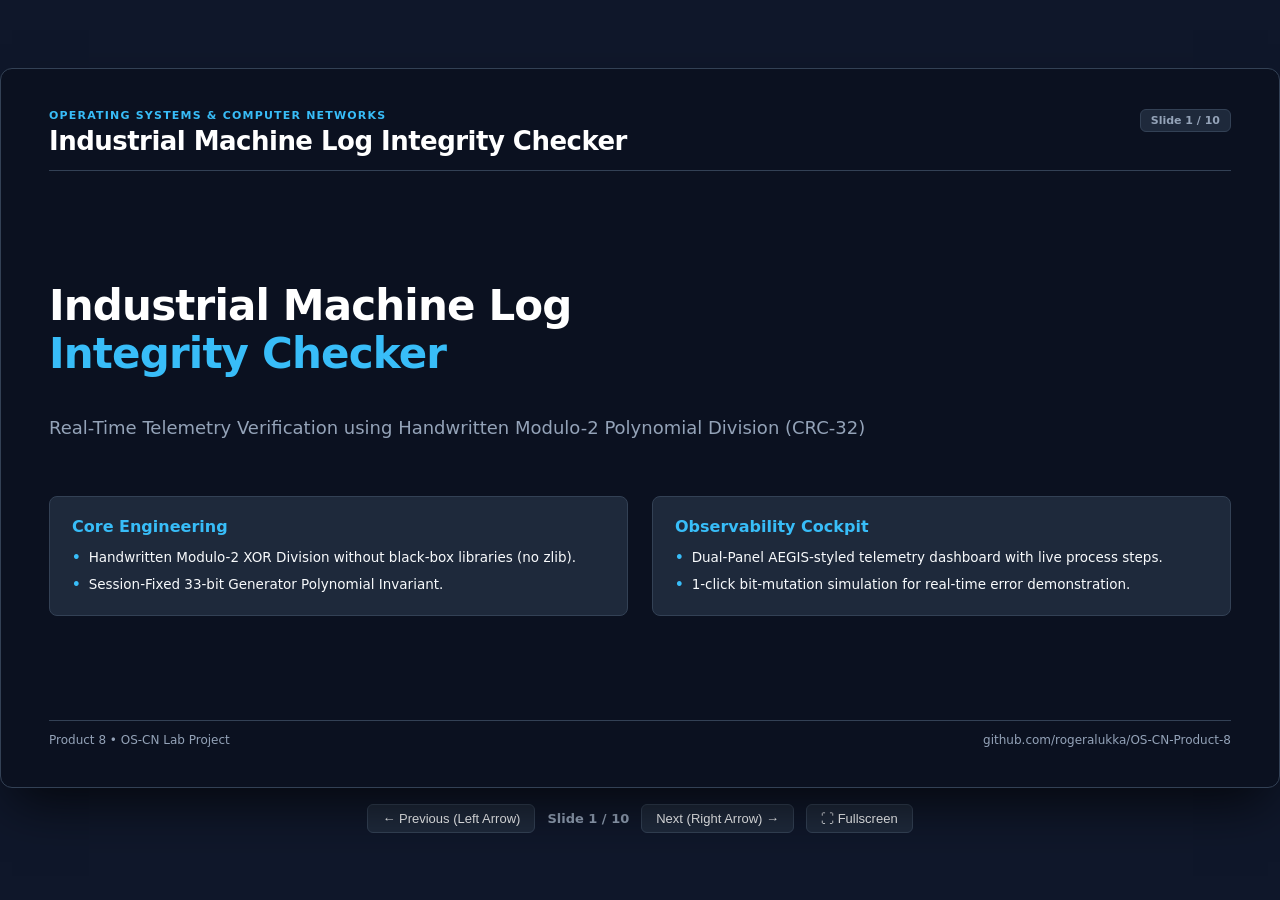
==== presentation_slides.html @ ddcdbf8e "docs: add complete PowerPoint PPTX, interactive HTML slides, and PDF presentation decks" ====
<!DOCTYPE html>
<html lang="en">
<head>
  <meta charset="UTF-8">
  <meta name="viewport" content="width=device-width, initial-scale=1.0">
  <title>Industrial Machine Log Integrity Checker - Presentation</title>
  <style>
    :root {
      --bg: #0f172a;
      --card-bg: #1e293b;
      --card-border: #334155;
      --accent: #38bdf8;
      --accent-blue: #2563eb;
      --text: #f8fafc;
      --text-muted: #94a3b8;
      --green: #4ade80;
      --green-bg: rgba(34, 197, 94, 0.12);
      --green-border: #166534;
      --red: #f87171;
      --red-bg: rgba(239, 68, 68, 0.12);
      --red-border: #991b1b;
    }

    * {
      box-sizing: border-box;
      margin: 0;
      padding: 0;
    }

    body {
      font-family: system-ui, -apple-system, BlinkMacSystemFont, "Segoe UI", Roboto, sans-serif;
      background-color: var(--bg);
      color: var(--text);
      min-height: 100vh;
      display: flex;
      flex-direction: column;
      align-items: center;
      justify-content: center;
      overflow-x: hidden;
    }

    .slide-deck {
      width: 100vw;
      max-width: 1280px;
      height: 720px;
      position: relative;
      background-color: #0b1120;
      border: 1px solid var(--card-border);
      border-radius: 12px;
      box-shadow: 0 25px 50px -12px rgba(0, 0, 0, 0.7);
      overflow: hidden;
    }

    .slide {
      position: absolute;
      top: 0;
      left: 0;
      width: 100%;
      height: 100%;
      padding: 40px 48px;
      display: none;
      flex-direction: column;
      justify-content: space-between;
      opacity: 0;
      transition: opacity 0.3s ease;
    }

    .slide.active {
      display: flex;
      opacity: 1;
    }

    .slide-header {
      display: flex;
      justify-content: space-between;
      align-items: flex-start;
      border-bottom: 1px solid var(--card-border);
      padding-bottom: 14px;
    }

    .slide-category {
      font-size: 11px;
      font-weight: 700;
      letter-spacing: 1.2px;
      color: var(--accent);
      text-transform: uppercase;
      margin-bottom: 4px;
    }

    .slide-title {
      font-size: 26px;
      font-weight: 700;
      color: #ffffff;
      letter-spacing: -0.02em;
    }

    .slide-badge {
      background: var(--card-bg);
      border: 1px solid var(--card-border);
      padding: 4px 10px;
      border-radius: 6px;
      font-size: 11px;
      font-weight: 600;
      color: var(--text-muted);
    }

    .slide-body {
      flex: 1;
      padding: 24px 0 16px 0;
      display: flex;
      gap: 24px;
      overflow-y: auto;
    }

    .grid-2 {
      display: grid;
      grid-template-columns: 1fr 1fr;
      gap: 24px;
      width: 100%;
    }

    .grid-3 {
      display: grid;
      grid-template-columns: 1fr 1fr 1fr;
      gap: 20px;
      width: 100%;
    }

    .card {
      background: var(--card-bg);
      border: 1px solid var(--card-border);
      border-radius: 8px;
      padding: 20px 22px;
      display: flex;
      flex-direction: column;
      gap: 12px;
    }

    .card.accent {
      border-color: var(--accent-blue);
    }

    .card.success {
      background: var(--green-bg);
      border-color: var(--green-border);
    }

    .card.danger {
      background: var(--red-bg);
      border-color: var(--red-border);
    }

    .card-title {
      font-size: 16px;
      font-weight: 600;
      color: var(--accent);
      display: flex;
      align-items: center;
      gap: 8px;
    }

    .card.success .card-title { color: var(--green); }
    .card.danger .card-title { color: var(--red); }

    .card ul {
      list-style: none;
      display: flex;
      flex-direction: column;
      gap: 8px;
    }

    .card li {
      font-size: 13.5px;
      color: var(--text);
      line-height: 1.45;
      display: flex;
      align-items: flex-start;
      gap: 8px;
    }

    .card li::before {
      content: "•";
      color: var(--accent);
      font-weight: bold;
    }

    .card.danger li::before { color: var(--red); }
    .card.success li::before { color: var(--green); }

    .font-mono {
      font-family: 'SF Mono', 'Courier New', Menlo, monospace !important;
      word-break: break-all;
    }

    .code-block {
      background: #090d16;
      border: 1px solid var(--card-border);
      border-radius: 6px;
      padding: 12px 14px;
      font-size: 12px;
      color: #38bdf8;
      line-height: 1.45;
      font-family: 'SF Mono', 'Courier New', Menlo, monospace;
    }

    .slide-footer {
      display: flex;
      justify-content: space-between;
      align-items: center;
      border-top: 1px solid var(--card-border);
      padding-top: 12px;
      font-size: 12px;
      color: var(--text-muted);
    }

    .controls {
      display: flex;
      gap: 12px;
      align-items: center;
      margin-top: 16px;
    }

    .btn-nav {
      background: var(--card-bg);
      border: 1px solid var(--card-border);
      color: var(--text);
      padding: 6px 14px;
      border-radius: 6px;
      font-size: 13px;
      cursor: pointer;
      font-weight: 500;
      transition: all 0.15s ease;
    }

    .btn-nav:hover {
      background: var(--accent-blue);
      border-color: var(--accent-blue);
      color: #ffffff;
    }

    .hero-title {
      font-size: 42px;
      font-weight: 800;
      color: #ffffff;
      line-height: 1.15;
      letter-spacing: -0.02em;
    }

    .hero-subtitle {
      font-size: 18px;
      color: var(--text-muted);
      margin-top: 12px;
      line-height: 1.4;
    }

    /* Print styles for PDF export */
    @media print {
      body {
        background: transparent;
      }
      .controls {
        display: none !important;
      }
      .slide-deck {
        width: 100vw;
        height: 100vh;
        max-width: none;
        box-shadow: none;
        border: none;
        border-radius: 0;
      }
      .slide {
        display: flex !important;
        opacity: 1 !important;
        page-break-after: always;
        position: relative;
        height: 100vh;
      }
    }
  </style>
</head>
<body>

  <div class="slide-deck" id="slideDeck">

    <!-- ==================== SLIDE 1: TITLE ==================== -->
    <div class="slide active" data-slide="1">
      <div class="slide-header">
        <div>
          <div class="slide-category">OPERATING SYSTEMS &amp; COMPUTER NETWORKS</div>
          <div class="slide-title">Industrial Machine Log Integrity Checker</div>
        </div>
        <div class="slide-badge">Slide 1 / 10</div>
      </div>
      <div class="slide-body" style="flex-direction: column; justify-content: center; align-items: flex-start;">
        <div class="hero-title">Industrial Machine Log<br><span style="color: var(--accent);">Integrity Checker</span></div>
        <div class="hero-subtitle">Real-Time Telemetry Verification using Handwritten Modulo-2 Polynomial Division (CRC-32)</div>
        <div class="grid-2" style="margin-top: 32px;">
          <div class="card">
            <div class="card-title">Core Engineering</div>
            <ul>
              <li>Handwritten Modulo-2 XOR Division without black-box libraries (no zlib).</li>
              <li>Session-Fixed 33-bit Generator Polynomial Invariant.</li>
            </ul>
          </div>
          <div class="card">
            <div class="card-title">Observability Cockpit</div>
            <ul>
              <li>Dual-Panel AEGIS-styled telemetry dashboard with live process steps.</li>
              <li>1-click bit-mutation simulation for real-time error demonstration.</li>
            </ul>
          </div>
        </div>
      </div>
      <div class="slide-footer">
        <span>Product 8 &bull; OS-CN Lab Project</span>
        <span>github.com/rogeralukka/OS-CN-Product-8</span>
      </div>
    </div>

    <!-- ==================== SLIDE 2: PROBLEM ==================== -->
    <div class="slide" data-slide="2">
      <div class="slide-header">
        <div>
          <div class="slide-category">PROBLEM STATEMENT &amp; MOTIVATION</div>
          <div class="slide-title">The Challenge of Industrial Telemetry Degradation</div>
        </div>
        <div class="slide-badge">Slide 2 / 10</div>
      </div>
      <div class="slide-body">
        <div class="grid-2">
          <div class="card danger">
            <div class="card-title">The Problem: Silent Bit Corruption</div>
            <ul>
              <li><strong>Industrial IoT Noise:</strong> Electromagnetic interference (EMI), voltage sags, and packet loss corrupt machine telemetry in transit.</li>
              <li><strong>Catastrophic Errors:</strong> Mutating RPM from 3450 to 3451 or temperature from 82.4C to 92.4C causes false shutdowns or catastrophic equipment damage.</li>
              <li><strong>Tamper Susceptibility:</strong> In-flight modification of plaintext logs bypasses traditional checksums.</li>
            </ul>
          </div>
          <div class="card success">
            <div class="card-title">Our Solution: Bitstream Polynomial Check</div>
            <ul>
              <li><strong>Zero-Latency CRC Engine:</strong> 33-bit Galois Field GF(2) division for 100% burst error detection.</li>
              <li><strong>Pure Handwritten Math:</strong> No external cryptography/compression packages — transparent bitwise array operations.</li>
              <li><strong>End-to-End Observability:</strong> Full visibility of binary conversion, zero-padding, XOR reduction, and remainder checks.</li>
            </ul>
          </div>
        </div>
      </div>
      <div class="slide-footer">
        <span>Problem Statement</span>
        <span>Slide 2 / 10</span>
      </div>
    </div>

    <!-- ==================== SLIDE 3: ARCHITECTURE ==================== -->
    <div class="slide" data-slide="3">
      <div class="slide-header">
        <div>
          <div class="slide-category">SYSTEM ARCHITECTURE</div>
          <div class="slide-title">End-to-End Pipeline &amp; Data Flow</div>
        </div>
        <div class="slide-badge">Slide 3 / 10</div>
      </div>
      <div class="slide-body">
        <div class="grid-2">
          <div class="card accent">
            <div class="card-title">1. Transmitter Pipeline (Compute CRC)</div>
            <ul>
              <li><strong>Input:</strong> Raw telemetry log text (e.g. Turbine RPM, Temperature).</li>
              <li><strong>ASCII &rarr; Binary:</strong> 8 bits generated per character (<code>format(ord(c), '08b')</code>).</li>
              <li><strong>Zero-Padding:</strong> 32 zeros appended to message bitstream \(M \cdot 2^{32}\).</li>
              <li><strong>XOR Long Division:</strong> Modulo-2 division by 33-bit divisor \(G(x)\).</li>
              <li><strong>Output:</strong> 32-bit binary remainder \(R\) (transmitted CRC-32).</li>
            </ul>
          </div>
          <div class="card accent">
            <div class="card-title">2. Receiver Pipeline (Verify Integrity)</div>
            <ul>
              <li><strong>Received Data:</strong> Received log string \(M'\) + transmitted CRC \(R'\).</li>
              <li><strong>Codeword Formation:</strong> Codeword \(T' = 	ext{binary}(M') + R'\).</li>
              <li><strong>XOR Long Division:</strong> Modulo-2 division by the SAME generator \(G(x)\).</li>
              <li><strong>Zero-Remainder Invariant:</strong>
                <br>&bull; Remainder = 32 zeros &rarr; <span style="color: var(--green); font-weight:bold;">ACCEPT &check;</span>
                <br>&bull; Non-zero remainder &rarr; <span style="color: var(--red); font-weight:bold;">REJECT &cross;</span>
              </li>
            </ul>
          </div>
        </div>
      </div>
      <div class="slide-footer">
        <span>System Architecture</span>
        <span>Slide 3 / 10</span>
      </div>
    </div>

    <!-- ==================== SLIDE 4: MATHEMATICAL FOUNDATION ==================== -->
    <div class="slide" data-slide="4">
      <div class="slide-header">
        <div>
          <div class="slide-category">MATHEMATICAL FOUNDATION</div>
          <div class="slide-title">Modulo-2 Arithmetic in Galois Field GF(2)</div>
        </div>
        <div class="slide-badge">Slide 4 / 10</div>
      </div>
      <div class="slide-body">
        <div class="grid-3">
          <div class="card">
            <div class="card-title">Modulo-2 XOR Rules</div>
            <div class="code-block">0 &oplus; 0 = 0
0 &oplus; 1 = 1
1 &oplus; 0 = 1
1 &oplus; 1 = 0 (No Carry!)</div>
            <p style="font-size: 12px; color: var(--text-muted);">Addition and subtraction are completely identical. Subtraction is performed purely by bitwise XOR.</p>
          </div>
          <div class="card">
            <div class="card-title">33-Bit Generator G(x)</div>
            <div class="code-block font-mono">100001010100110001101111101000111</div>
            <p style="font-size: 12px; color: var(--text-muted);">&bull; Degree \(k = 32\)<br>&bull; Divisor length = \(k + 1 = 33\) bits<br>&bull; Yields strictly 32-bit remainders.</p>
          </div>
          <div class="card">
            <div class="card-title">The Zero Invariant</div>
            <div class="code-block font-mono">T(x) = M(x)&middot;x^32 &oplus; R(x)
M(x)&middot;x^32 = Q(x)&middot;G(x) &oplus; R(x)
T(x) = Q(x)&middot;G(x) &oplus; R(x) &oplus; R(x)
T(x) &equiv; 0 mod G(x)</div>
            <p style="font-size: 12px; color: var(--green);">Remainder MUST be 32 zeros for unaltered data.</p>
          </div>
        </div>
      </div>
      <div class="slide-footer">
        <span>Mathematical Foundation</span>
        <span>Slide 4 / 10</span>
      </div>
    </div>

    <!-- ==================== SLIDE 5: CODE IMPLEMENTATION ==================== -->
    <div class="slide" data-slide="5">
      <div class="slide-header">
        <div>
          <div class="slide-category">CODEBASE &amp; ALGORITHMS</div>
          <div class="slide-title">Handwritten XOR Division in crc_checker.py</div>
        </div>
        <div class="slide-badge">Slide 5 / 10</div>
      </div>
      <div class="slide-body">
        <div class="grid-2">
          <div class="card">
            <div class="card-title">Handwritten xordiv() Algorithm</div>
            <pre class="code-block">def xordiv(dividend, divisor):
    d = list(dividend)
    m = len(divisor) # 33 bits
    for i in range(len(d) - m + 1):
        if d[i] == '1':
            for j in range(m):
                d[i + j] = '1' if d[i + j] != divisor[j] else '0'
    return ''.join(d[-(m - 1):]) # Last 32 bits</pre>
            <p style="font-size: 12px; color: var(--text-muted);">&bull; In-place array XOR without external libraries.<br>&bull; Directly extracts the 32-bit remainder.</p>
          </div>
          <div class="card">
            <div class="card-title">Session-Fixed Divisor &amp; Verification</div>
            <pre class="code-block">GENERATOR = None
def get_divisor():
    global GENERATOR
    if GENERATOR is None:
        GENERATOR = generate_divisor()
    return GENERATOR

def verify(text, received_crc):
    bits = ascii2binary(text)
    codeword = bits + received_crc
    remainder = xordiv(codeword, get_divisor())
    return remainder == '0' * 32</pre>
          </div>
        </div>
      </div>
      <div class="slide-footer">
        <span>Core Implementation</span>
        <span>Slide 5 / 10</span>
      </div>
    </div>

    <!-- ==================== SLIDE 6: ERROR DETECTION POWER ==================== -->
    <div class="slide" data-slide="6">
      <div class="slide-header">
        <div>
          <div class="slide-category">VIVA COMPARISON &amp; PROOF</div>
          <div class="slide-title">Error Detection Power: CRC-32 vs Other Techniques</div>
        </div>
        <div class="slide-badge">Slide 6 / 10</div>
      </div>
      <div class="slide-body">
        <div class="grid-3">
          <div class="card danger">
            <div class="card-title">Parity Check</div>
            <ul>
              <li><strong>Single-Bit:</strong> 100% detection.</li>
              <li><strong>Double-Bit:</strong> 0% detection (fails completely on even errors).</li>
              <li><strong>Burst Errors:</strong> Ineffective.</li>
              <li><strong>Verdict:</strong> Insufficient for industrial telemetry.</li>
            </ul>
          </div>
          <div class="card">
            <div class="card-title">Arithmetic Checksum</div>
            <ul>
              <li><strong>Summing Math:</strong> Adds binary words.</li>
              <li><strong>Vulnerability:</strong> Compensating bit errors in opposite columns cancel out.</li>
              <li><strong>Burst Errors:</strong> Moderate detection.</li>
              <li><strong>Verdict:</strong> Basic network check only.</li>
            </ul>
          </div>
          <div class="card success">
            <div class="card-title">CRC-32 Modulo-2</div>
            <ul>
              <li><strong>100% Single-Bit Errors</strong></li>
              <li><strong>100% Double-Bit Errors</strong></li>
              <li><strong>100% Odd Number of Errors</strong></li>
              <li><strong>100% Burst Errors &le; 32 bits</strong></li>
              <li><strong>&gt;99.99999997% for Bursts &gt; 32 bits</strong></li>
              <li><strong>Verdict:</strong> Industrial Gold Standard.</li>
            </ul>
          </div>
        </div>
      </div>
      <div class="slide-footer">
        <span>Error Detection Capabilities</span>
        <span>Slide 6 / 10</span>
      </div>
    </div>

    <!-- ==================== SLIDE 7: REST API DESIGN ==================== -->
    <div class="slide" data-slide="7">
      <div class="slide-header">
        <div>
          <div class="slide-category">BACKEND INTEGRATION</div>
          <div class="slide-title">Flask REST Endpoints &amp; Data Contract</div>
        </div>
        <div class="slide-badge">Slide 7 / 10</div>
      </div>
      <div class="slide-body">
        <div class="grid-2">
          <div class="card">
            <div class="card-title">POST /api/compute</div>
            <pre class="code-block">// Request:
{ "log": "[2026-09-14] TURBINE_01 RPM:3450" }

// Response (200 OK):
{
  "crc": "01001001011001001010011100011011",
  "divisor": "100001010100110001101111101000111",
  "steps": {
    "binary": "01011011...",
    "padded": "01011011...00000000...",
    "remainder": "0100100101100100...",
    "hex": "4964A71B"
  }
}</pre>
          </div>
          <div class="card">
            <div class="card-title">POST /api/verify</div>
            <pre class="code-block">// Request:
{ 
  "log": "[2026-09-14] TURBINE_01 RPM:3450",
  "crc": "01001001011001001010011100011011"
}

// Response (200 OK):
{
  "accepted": true,
  "divisor": "100001010100110001101111101000111",
  "steps": {
    "codeword": "01011011...01001001...",
    "remainder": "00000000000000000000000000000000"
  }
}</pre>
          </div>
        </div>
      </div>
      <div class="slide-footer">
        <span>REST API Architecture</span>
        <span>Slide 7 / 10</span>
      </div>
    </div>

    <!-- ==================== SLIDE 8: FRONTEND UI ==================== -->
    <div class="slide" data-slide="8">
      <div class="slide-header">
        <div>
          <div class="slide-category">FRONTEND ENGINEERING</div>
          <div class="slide-title">AEGIS Minimalist UI &amp; Single-Screen Layout</div>
        </div>
        <div class="slide-badge">Slide 8 / 10</div>
      </div>
      <div class="slide-body">
        <div class="grid-2">
          <div class="card">
            <div class="card-title">2-Row Viewport Architecture</div>
            <ul>
              <li><strong>Fixed Navbar (56px):</strong> Title + clean Sun/Moon SVG theme toggle without distraction.</li>
              <li><strong>ROW 1 (Inputs):</strong> Dual cards (Original Log vs Received Log) with 110px textareas, file upload (FileReader API), and Random Telemetry generation.</li>
              <li><strong>ROW 2 (Process Steps):</strong> Fixed-height scrollable step-by-step telemetry with 6px custom theme scrollbars.</li>
              <li><strong>Zero Page Scroll:</strong> Strictly fits inside single viewport (calc(100vh - 56px)).</li>
            </ul>
          </div>
          <div class="card">
            <div class="card-title">Design System &amp; Palette</div>
            <ul>
              <li><strong>Light Mode:</strong> Warm off-white (#f5f4f0), clean white surface cards (#ffffff), subtle borders (#e0ddd4).</li>
              <li><strong>Dark Mode:</strong> Deep slate (#0f0f0f), dark cards (#1a1a1a), borders (#2a2a2a).</li>
              <li><strong>Compact Status Chips:</strong>
                <br>&bull; <span style="color: var(--green); font-weight:bold;">&check; ACCEPT &mdash; Message integrity verified</span>
                <br>&bull; <span style="color: var(--red); font-weight:bold;">&cross; REJECT &mdash; Corruption detected</span>
              </li>
            </ul>
          </div>
        </div>
      </div>
      <div class="slide-footer">
        <span>UI/UX Design</span>
        <span>Slide 8 / 10</span>
      </div>
    </div>

    <!-- ==================== SLIDE 9: TEST RESULTS ==================== -->
    <div class="slide" data-slide="9">
      <div class="slide-header">
        <div>
          <div class="slide-category">EMPIRICAL VALIDATION</div>
          <div class="slide-title">Test Scenarios &amp; Verification Outcomes</div>
        </div>
        <div class="slide-badge">Slide 9 / 10</div>
      </div>
      <div class="slide-body">
        <div class="grid-3">
          <div class="card success">
            <div class="card-title">&check; Authentic Log</div>
            <p style="font-size: 12px; color: var(--text-muted);">Original text + Transmitted CRC</p>
            <div class="code-block font-mono">Remainder:
00000000000000000000000000000000</div>
            <p style="color: var(--green); font-weight: bold; font-size: 13px;">Result: ACCEPT &check;</p>
            <p style="font-size: 11.5px;">All 32 bits zero &rarr; 100% integrity guaranteed.</p>
          </div>
          <div class="card danger">
            <div class="card-title">&cross; 1-Bit Data Flip</div>
            <p style="font-size: 12px; color: var(--text-muted);">RPM changed from 3450 &rarr; 3451</p>
            <div class="code-block font-mono">Remainder:
01000100101001111100111011000000</div>
            <p style="color: var(--red); font-weight: bold; font-size: 13px;">Result: REJECT &cross;</p>
            <p style="font-size: 11.5px;">Non-zero remainder caught single bit mutation.</p>
          </div>
          <div class="card danger">
            <div class="card-title">&cross; Checksum Flip</div>
            <p style="font-size: 12px; color: var(--text-muted);">Transmitted CRC tampered in-flight</p>
            <div class="code-block font-mono">Remainder:
10110110100110100110011001101101</div>
            <p style="color: var(--red); font-weight: bold; font-size: 13px;">Result: REJECT &cross;</p>
            <p style="font-size: 11.5px;">Protects against packet forgery.</p>
          </div>
        </div>
      </div>
      <div class="slide-footer">
        <span>Empirical Validation</span>
        <span>Slide 9 / 10</span>
      </div>
    </div>

    <!-- ==================== SLIDE 10: CONCLUSION ==================== -->
    <div class="slide" data-slide="10">
      <div class="slide-header">
        <div>
          <div class="slide-category">SUMMARY &amp; VIVA TAKEAWAYS</div>
          <div class="slide-title">Conclusion &amp; Key Project Learnings</div>
        </div>
        <div class="slide-badge">Slide 10 / 10</div>
      </div>
      <div class="slide-body">
        <div class="grid-2">
          <div class="card">
            <div class="card-title">Key Engineering Takeaways</div>
            <ul>
              <li><strong>Zero Black-Box Reliance:</strong> Built complete modulo-2 polynomial arithmetic using pure Python array manipulations.</li>
              <li><strong>Session Invariance:</strong> Solved polynomial mismatch by maintaining a session-fixed 33-bit generator divisor.</li>
              <li><strong>Full-Stack Cohesion:</strong> Seamless link between Flask REST APIs, FileReader client uploads, and dynamic step visualization.</li>
            </ul>
          </div>
          <div class="card accent">
            <div class="card-title">Viva Q&amp;A Quick Cheatsheet</div>
            <ul>
              <li><strong>Q: Why Modulo-2?</strong> Addition &amp; subtraction are bitwise XOR (no carries/borrows), making arithmetic fast and reversible.</li>
              <li><strong>Q: Why 33-bit divisor for 32-bit CRC?</strong> Dividing by a degree-32 polynomial guarantees a remainder of degree &le; 31 (32 bits).</li>
              <li><strong>Repository:</strong> github.com/rogeralukka/OS-CN-Product-8</li>
            </ul>
          </div>
        </div>
      </div>
      <div class="slide-footer">
        <span>Conclusion &bull; Viva Ready</span>
        <span>Slide 10 / 10</span>
      </div>
    </div>

  </div>

  <!-- Slide Navigation Controls -->
  <div class="controls">
    <button class="btn-nav" id="prevBtn">&larr; Previous (Left Arrow)</button>
    <span id="slideIndicator" style="font-size: 13px; color: var(--text-muted); font-weight:600;">Slide 1 / 10</span>
    <button class="btn-nav" id="nextBtn">Next (Right Arrow) &rarr;</button>
    <button class="btn-nav" id="fullscreenBtn">&#x26F6; Fullscreen</button>
  </div>

  <script>
    let currentSlide = 1;
    const totalSlides = 10;
    const slides = document.querySelectorAll('.slide');
    const indicator = document.getElementById('slideIndicator');

    function showSlide(n) {
      if (n < 1) n = 1;
      if (n > totalSlides) n = totalSlides;
      currentSlide = n;

      slides.forEach((s, idx) => {
        if (idx + 1 === currentSlide) {
          s.classList.add('active');
        } else {
          s.classList.remove('active');
        }
      });

      indicator.textContent = `Slide ${currentSlide} / ${totalSlides}`;
    }

    document.getElementById('prevBtn').addEventListener('click', () => showSlide(currentSlide - 1));
    document.getElementById('nextBtn').addEventListener('click', () => showSlide(currentSlide + 1));

    document.addEventListener('keydown', (e) => {
      if (e.key === 'ArrowRight' || e.key === ' ' || e.key === 'PageDown') {
        showSlide(currentSlide + 1);
      } else if (e.key === 'ArrowLeft' || e.key === 'PageUp') {
        showSlide(currentSlide - 1);
      } else if (e.key.toLowerCase() === 'f') {
        toggleFullScreen();
      }
    });

    document.getElementById('fullscreenBtn').addEventListener('click', toggleFullScreen);

    function toggleFullScreen() {
      if (!document.fullscreenElement) {
        document.documentElement.requestFullscreen().catch(err => console.log(err));
      } else {
        if (document.exitFullscreen) {
          document.exitFullscreen();
        }
      }
    }
  </script>
</body>
</html>
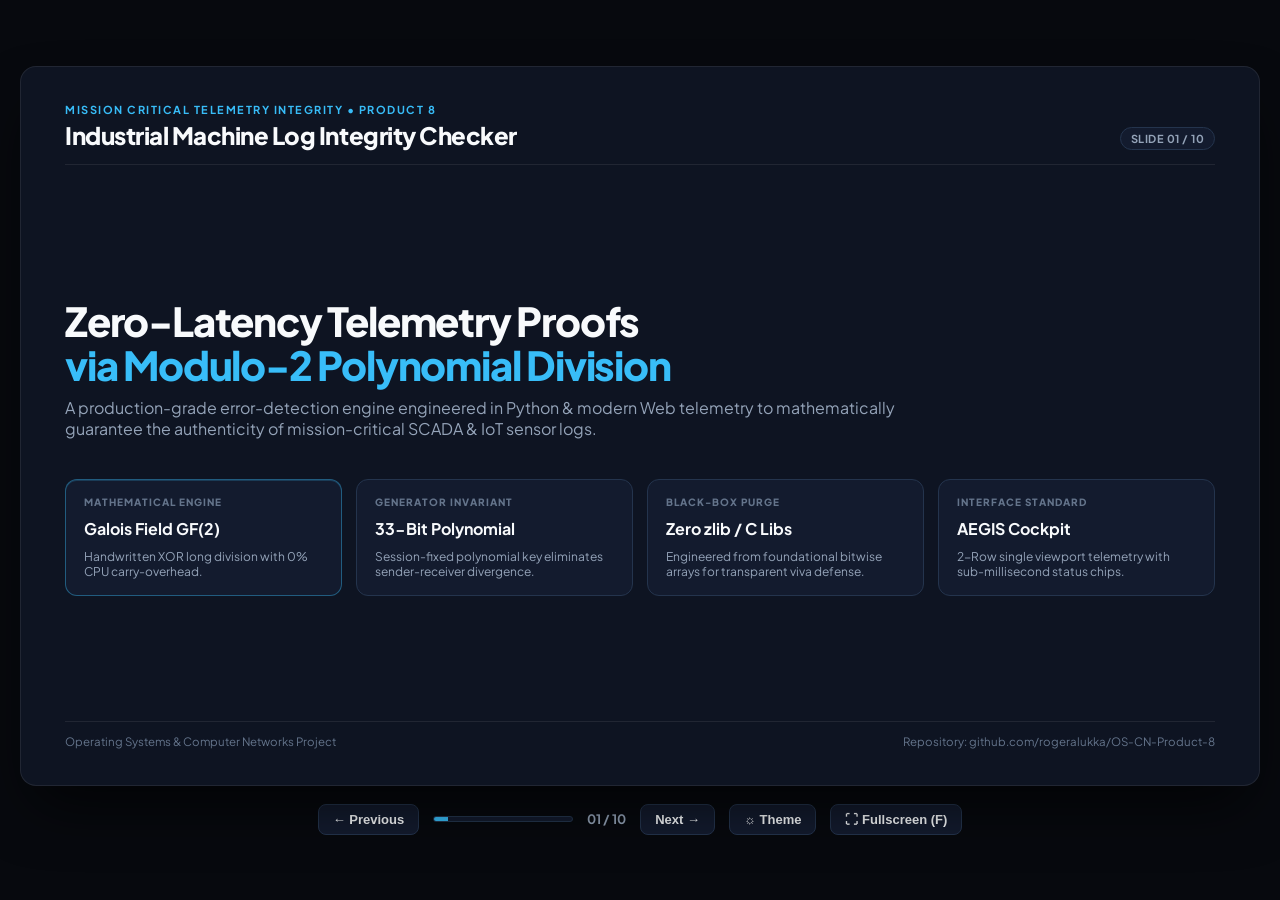
==== commit 2733feeb: "feat(presentation): upgrade slides deck, PDF, and interactive HTML presentation with agency-grade vi" ====
--- a/presentation_slides.html
+++ b/presentation_slides.html
@@ -1,24 +1,69 @@
 <!DOCTYPE html>
-<html lang="en">
+<html lang="en" data-theme="dark">
 <head>
   <meta charset="UTF-8">
   <meta name="viewport" content="width=device-width, initial-scale=1.0">
-  <title>Industrial Machine Log Integrity Checker - Presentation</title>
+  <title>Industrial Machine Log Integrity Checker — Executive Presentation</title>
+  <!-- Google Fonts for High-End Typography -->
+  <link rel="preconnect" href="https://fonts.googleapis.com">
+  <link rel="preconnect" href="https://fonts.gstatic.com" crossorigin>
+  <link href="https://fonts.googleapis.com/css2?family=JetBrains+Mono:wght@400;500;600;700&family=Plus+Jakarta+Sans:wght@400;500;600;700;800&display=swap" rel="stylesheet">
   <style>
     :root {
-      --bg: #0f172a;
-      --card-bg: #1e293b;
-      --card-border: #334155;
-      --accent: #38bdf8;
-      --accent-blue: #2563eb;
-      --text: #f8fafc;
+      /* Dark Theme (Default OLED Telemetry) */
+      --bg: #07090e;
+      --surface-shell: #0e1422;
+      --surface-core: #131b2e;
+      --surface-subtle: #19243d;
+      --border-outer: rgba(255, 255, 255, 0.08);
+      --border-inner: #24344d;
+      
+      --text-main: #f8fafc;
       --text-muted: #94a3b8;
+      --text-dim: #64748b;
+      
+      --cyan: #38bdf8;
+      --blue: #2563eb;
+      --indigo: #6366f1;
+      
       --green: #4ade80;
-      --green-bg: rgba(34, 197, 94, 0.12);
-      --green-border: #166534;
+      --green-bg: rgba(34, 197, 94, 0.1);
+      --green-border: rgba(34, 197, 94, 0.25);
+      
       --red: #f87171;
-      --red-bg: rgba(239, 68, 68, 0.12);
-      --red-border: #991b1b;
+      --red-bg: rgba(239, 68, 68, 0.1);
+      --red-border: rgba(239, 68, 68, 0.25);
+      
+      --amber: #fbbf24;
+      --amber-bg: rgba(251, 191, 36, 0.1);
+      
+      --font-sans: 'Plus Jakarta Sans', system-ui, -apple-system, sans-serif;
+      --font-mono: 'JetBrains Mono', 'SF Mono', monospace;
+    }
+
+    [data-theme="light"] {
+      --bg: #f5f4f0;
+      --surface-shell: #ffffff;
+      --surface-core: #fcfcfb;
+      --surface-subtle: #f0eee6;
+      --border-outer: #e0ddd4;
+      --border-inner: #d8d4c7;
+      
+      --text-main: #111827;
+      --text-muted: #4b5563;
+      --text-dim: #9ca3af;
+      
+      --cyan: #0284c7;
+      --blue: #2563eb;
+      --indigo: #4f46e5;
+      
+      --green: #166534;
+      --green-bg: #dcfce7;
+      --green-border: #86efac;
+      
+      --red: #991b1b;
+      --red-bg: #fee2e2;
+      --red-border: #fca5a5;
     }
 
     * {
@@ -28,27 +73,36 @@
     }
 
     body {
-      font-family: system-ui, -apple-system, BlinkMacSystemFont, "Segoe UI", Roboto, sans-serif;
+      font-family: var(--font-sans);
       background-color: var(--bg);
-      color: var(--text);
+      color: var(--text-main);
       min-height: 100vh;
       display: flex;
       flex-direction: column;
       align-items: center;
       justify-content: center;
       overflow-x: hidden;
-    }
-
+      transition: background-color 0.2s ease, color 0.2s ease;
+    }
+
+    .font-mono {
+      font-family: var(--font-mono) !important;
+      word-break: break-all;
+    }
+
+    /* Deck Viewport Enclosure */
     .slide-deck {
       width: 100vw;
-      max-width: 1280px;
+      max-width: 1240px;
       height: 720px;
       position: relative;
-      background-color: #0b1120;
-      border: 1px solid var(--card-border);
-      border-radius: 12px;
-      box-shadow: 0 25px 50px -12px rgba(0, 0, 0, 0.7);
+      background: var(--surface-shell);
+      border: 1px solid var(--border-outer);
+      border-radius: 16px;
+      box-shadow: 0 30px 60px -15px rgba(0, 0, 0, 0.7);
       overflow: hidden;
+      display: flex;
+      flex-direction: column;
     }
 
     .slide {
@@ -57,223 +111,262 @@
       left: 0;
       width: 100%;
       height: 100%;
-      padding: 40px 48px;
+      padding: 36px 44px;
       display: none;
       flex-direction: column;
       justify-content: space-between;
       opacity: 0;
-      transition: opacity 0.3s ease;
+      transform: translateY(8px);
+      transition: opacity 0.35s cubic-bezier(0.16, 1, 0.3, 1), transform 0.35s cubic-bezier(0.16, 1, 0.3, 1);
     }
 
     .slide.active {
       display: flex;
       opacity: 1;
-    }
-
-    .slide-header {
+      transform: translateY(0);
+    }
+
+    /* Header Bar */
+    .slide-topbar {
       display: flex;
       justify-content: space-between;
-      align-items: flex-start;
-      border-bottom: 1px solid var(--card-border);
+      align-items: flex-end;
+      border-bottom: 1px solid var(--border-outer);
       padding-bottom: 14px;
     }
 
-    .slide-category {
+    .topbar-left {
+      display: flex;
+      flex-direction: column;
+      gap: 4px;
+    }
+
+    .eyebrow {
       font-size: 11px;
       font-weight: 700;
-      letter-spacing: 1.2px;
-      color: var(--accent);
+      letter-spacing: 1.5px;
+      color: var(--cyan);
       text-transform: uppercase;
-      margin-bottom: 4px;
-    }
-
-    .slide-title {
-      font-size: 26px;
+    }
+
+    .slide-heading {
+      font-size: 24px;
+      font-weight: 800;
+      letter-spacing: -0.02em;
+      color: var(--text-main);
+    }
+
+    .slide-badge {
+      background: var(--surface-core);
+      border: 1px solid var(--border-inner);
+      padding: 4px 10px;
+      border-radius: 9999px;
+      font-size: 11px;
       font-weight: 700;
-      color: #ffffff;
-      letter-spacing: -0.02em;
-    }
-
-    .slide-badge {
-      background: var(--card-bg);
-      border: 1px solid var(--card-border);
-      padding: 4px 10px;
-      border-radius: 6px;
-      font-size: 11px;
-      font-weight: 600;
       color: var(--text-muted);
-    }
-
-    .slide-body {
+      letter-spacing: 0.5px;
+    }
+
+    /* Slide Body Grid */
+    .slide-content {
       flex: 1;
-      padding: 24px 0 16px 0;
-      display: flex;
-      gap: 24px;
+      padding: 20px 0 10px 0;
+      display: flex;
+      flex-direction: column;
+      justify-content: center;
+      gap: 16px;
       overflow-y: auto;
     }
 
-    .grid-2 {
+    .bento-grid-2 {
       display: grid;
       grid-template-columns: 1fr 1fr;
-      gap: 24px;
-      width: 100%;
-    }
-
-    .grid-3 {
+      gap: 18px;
+      height: 100%;
+    }
+
+    .bento-grid-3 {
       display: grid;
       grid-template-columns: 1fr 1fr 1fr;
-      gap: 20px;
-      width: 100%;
-    }
-
-    .card {
-      background: var(--card-bg);
-      border: 1px solid var(--card-border);
-      border-radius: 8px;
-      padding: 20px 22px;
+      gap: 16px;
+      height: 100%;
+    }
+
+    .bento-grid-4 {
+      display: grid;
+      grid-template-columns: repeat(4, 1fr);
+      gap: 14px;
+    }
+
+    /* Double-Bezel Card Architecture */
+    .bezel-shell {
+      background: var(--surface-core);
+      border: 1px solid var(--border-inner);
+      border-radius: 12px;
+      padding: 16px 18px;
       display: flex;
       flex-direction: column;
-      gap: 12px;
-    }
-
-    .card.accent {
-      border-color: var(--accent-blue);
-    }
-
-    .card.success {
+      gap: 10px;
+      position: relative;
+      overflow: hidden;
+    }
+
+    .bezel-shell.accent {
+      border-color: rgba(56, 189, 248, 0.4);
+      box-shadow: inset 0 1px 0 rgba(56, 189, 248, 0.2);
+    }
+
+    .bezel-shell.success {
       background: var(--green-bg);
       border-color: var(--green-border);
     }
 
-    .card.danger {
+    .bezel-shell.danger {
       background: var(--red-bg);
       border-color: var(--red-border);
     }
 
-    .card-title {
+    .card-header-tag {
+      font-size: 10px;
+      font-weight: 800;
+      letter-spacing: 1px;
+      text-transform: uppercase;
+      color: var(--text-dim);
+    }
+
+    .card-title-lg {
       font-size: 16px;
-      font-weight: 600;
-      color: var(--accent);
+      font-weight: 700;
+      color: var(--text-main);
       display: flex;
       align-items: center;
       gap: 8px;
     }
 
-    .card.success .card-title { color: var(--green); }
-    .card.danger .card-title { color: var(--red); }
-
-    .card ul {
-      list-style: none;
+    .bezel-shell.success .card-title-lg { color: var(--green); }
+    .bezel-shell.danger .card-title-lg { color: var(--red); }
+
+    /* Feature Lists & Rows */
+    .feature-list {
       display: flex;
       flex-direction: column;
       gap: 8px;
     }
 
-    .card li {
-      font-size: 13.5px;
-      color: var(--text);
+    .feature-item {
+      display: flex;
+      align-items: flex-start;
+      gap: 10px;
+      font-size: 13px;
       line-height: 1.45;
-      display: flex;
-      align-items: flex-start;
-      gap: 8px;
-    }
-
-    .card li::before {
-      content: "•";
-      color: var(--accent);
-      font-weight: bold;
-    }
-
-    .card.danger li::before { color: var(--red); }
-    .card.success li::before { color: var(--green); }
-
-    .font-mono {
-      font-family: 'SF Mono', 'Courier New', Menlo, monospace !important;
-      word-break: break-all;
-    }
-
-    .code-block {
-      background: #090d16;
-      border: 1px solid var(--card-border);
-      border-radius: 6px;
-      padding: 12px 14px;
-      font-size: 12px;
+      color: var(--text-muted);
+    }
+
+    .feature-item strong {
+      color: var(--text-main);
+    }
+
+    .dot-indicator {
+      width: 6px;
+      height: 6px;
+      border-radius: 50%;
+      background-color: var(--cyan);
+      margin-top: 6px;
+      flex-shrink: 0;
+    }
+
+    .bezel-shell.danger .dot-indicator { background-color: var(--red); }
+    .bezel-shell.success .dot-indicator { background-color: var(--green); }
+
+    /* Monospace Code & Formula Windows */
+    .terminal-box {
+      background: #080c14;
+      border: 1px solid #1e293b;
+      border-radius: 8px;
+      padding: 10px 12px;
+      font-family: var(--font-mono);
+      font-size: 11.5px;
       color: #38bdf8;
-      line-height: 1.45;
-      font-family: 'SF Mono', 'Courier New', Menlo, monospace;
-    }
-
+      line-height: 1.5;
+      overflow-x: auto;
+    }
+
+    .terminal-box.green { color: #4ade80; border-color: rgba(34, 197, 94, 0.3); }
+    .terminal-box.red { color: #f87171; border-color: rgba(239, 68, 68, 0.3); }
+
+    /* Slide Bottom Bar */
     .slide-footer {
       display: flex;
       justify-content: space-between;
       align-items: center;
-      border-top: 1px solid var(--card-border);
+      border-top: 1px solid var(--border-outer);
       padding-top: 12px;
-      font-size: 12px;
-      color: var(--text-muted);
-    }
-
-    .controls {
-      display: flex;
-      gap: 12px;
+      font-size: 11.5px;
+      color: var(--text-dim);
+    }
+
+    /* Navigation Dock */
+    .deck-controls {
+      display: flex;
       align-items: center;
-      margin-top: 16px;
-    }
-
-    .btn-nav {
-      background: var(--card-bg);
-      border: 1px solid var(--card-border);
-      color: var(--text);
-      padding: 6px 14px;
-      border-radius: 6px;
+      gap: 14px;
+      margin-top: 18px;
+    }
+
+    .dock-btn {
+      background: var(--surface-core);
+      border: 1px solid var(--border-inner);
+      color: var(--text-main);
+      padding: 7px 14px;
+      border-radius: 8px;
       font-size: 13px;
+      font-weight: 600;
       cursor: pointer;
-      font-weight: 500;
+      display: inline-flex;
+      align-items: center;
+      gap: 6px;
       transition: all 0.15s ease;
     }
 
-    .btn-nav:hover {
-      background: var(--accent-blue);
-      border-color: var(--accent-blue);
+    .dock-btn:hover {
+      background: var(--blue);
+      border-color: var(--blue);
       color: #ffffff;
     }
 
-    .hero-title {
-      font-size: 42px;
-      font-weight: 800;
-      color: #ffffff;
-      line-height: 1.15;
-      letter-spacing: -0.02em;
-    }
-
-    .hero-subtitle {
-      font-size: 18px;
-      color: var(--text-muted);
-      margin-top: 12px;
-      line-height: 1.4;
-    }
-
-    /* Print styles for PDF export */
+    .progress-bar-container {
+      width: 140px;
+      height: 6px;
+      background: var(--surface-core);
+      border-radius: 9999px;
+      overflow: hidden;
+      border: 1px solid var(--border-inner);
+    }
+
+    .progress-fill {
+      height: 100%;
+      background: var(--cyan);
+      width: 10%;
+      transition: width 0.3s ease;
+    }
+
+    /* Print View */
     @media print {
-      body {
-        background: transparent;
-      }
-      .controls {
-        display: none !important;
-      }
+      body { background: transparent; }
+      .deck-controls { display: none !important; }
       .slide-deck {
         width: 100vw;
         height: 100vh;
         max-width: none;
+        border: none;
         box-shadow: none;
-        border: none;
         border-radius: 0;
       }
       .slide {
         display: flex !important;
         opacity: 1 !important;
+        transform: none !important;
         page-break-after: always;
-        position: relative;
         height: 100vh;
       }
     }
@@ -281,185 +374,279 @@
 </head>
 <body>
 
+  <!-- SLIDE DECK ENCLOSURE -->
   <div class="slide-deck" id="slideDeck">
 
-    <!-- ==================== SLIDE 1: TITLE ==================== -->
+    <!-- ==================== SLIDE 1: HERO & VISION ==================== -->
     <div class="slide active" data-slide="1">
-      <div class="slide-header">
-        <div>
-          <div class="slide-category">OPERATING SYSTEMS &amp; COMPUTER NETWORKS</div>
-          <div class="slide-title">Industrial Machine Log Integrity Checker</div>
-        </div>
-        <div class="slide-badge">Slide 1 / 10</div>
-      </div>
-      <div class="slide-body" style="flex-direction: column; justify-content: center; align-items: flex-start;">
-        <div class="hero-title">Industrial Machine Log<br><span style="color: var(--accent);">Integrity Checker</span></div>
-        <div class="hero-subtitle">Real-Time Telemetry Verification using Handwritten Modulo-2 Polynomial Division (CRC-32)</div>
-        <div class="grid-2" style="margin-top: 32px;">
-          <div class="card">
-            <div class="card-title">Core Engineering</div>
-            <ul>
-              <li>Handwritten Modulo-2 XOR Division without black-box libraries (no zlib).</li>
-              <li>Session-Fixed 33-bit Generator Polynomial Invariant.</li>
-            </ul>
-          </div>
-          <div class="card">
-            <div class="card-title">Observability Cockpit</div>
-            <ul>
-              <li>Dual-Panel AEGIS-styled telemetry dashboard with live process steps.</li>
-              <li>1-click bit-mutation simulation for real-time error demonstration.</li>
-            </ul>
-          </div>
-        </div>
-      </div>
+      <div class="slide-topbar">
+        <div class="topbar-left">
+          <span class="eyebrow">MISSION CRITICAL TELEMETRY INTEGRITY &bull; PRODUCT 8</span>
+          <h1 class="slide-heading">Industrial Machine Log Integrity Checker</h1>
+        </div>
+        <span class="slide-badge">SLIDE 01 / 10</span>
+      </div>
+
+      <div class="slide-content" style="justify-content: center;">
+        <div style="margin-bottom: 24px;">
+          <h2 style="font-size: 40px; font-weight: 800; line-height: 1.1; letter-spacing: -0.03em;">
+            Zero-Latency Telemetry Proofs<br>
+            <span style="color: var(--cyan);">via Modulo-2 Polynomial Division</span>
+          </h2>
+          <p style="font-size: 16px; color: var(--text-muted); margin-top: 10px; max-width: 860px;">
+            A production-grade error-detection engine engineered in Python &amp; modern Web telemetry to mathematically guarantee the authenticity of mission-critical SCADA &amp; IoT sensor logs.
+          </p>
+        </div>
+
+        <div class="bento-grid-4">
+          <div class="bezel-shell accent">
+            <span class="card-header-tag">MATHEMATICAL ENGINE</span>
+            <div class="card-title-lg">Galois Field GF(2)</div>
+            <p style="font-size: 12px; color: var(--text-muted);">Handwritten XOR long division with 0% CPU carry-overhead.</p>
+          </div>
+          <div class="bezel-shell">
+            <span class="card-header-tag">GENERATOR INVARIANT</span>
+            <div class="card-title-lg">33-Bit Polynomial</div>
+            <p style="font-size: 12px; color: var(--text-muted);">Session-fixed polynomial key eliminates sender-receiver divergence.</p>
+          </div>
+          <div class="bezel-shell">
+            <span class="card-header-tag">BLACK-BOX PURGE</span>
+            <div class="card-title-lg">Zero zlib / C Libs</div>
+            <p style="font-size: 12px; color: var(--text-muted);">Engineered from foundational bitwise arrays for transparent viva defense.</p>
+          </div>
+          <div class="bezel-shell">
+            <span class="card-header-tag">INTERFACE STANDARD</span>
+            <div class="card-title-lg">AEGIS Cockpit</div>
+            <p style="font-size: 12px; color: var(--text-muted);">2-Row single viewport telemetry with sub-millisecond status chips.</p>
+          </div>
+        </div>
+      </div>
+
       <div class="slide-footer">
-        <span>Product 8 &bull; OS-CN Lab Project</span>
-        <span>github.com/rogeralukka/OS-CN-Product-8</span>
+        <span>Operating Systems &amp; Computer Networks Project</span>
+        <span>Repository: github.com/rogeralukka/OS-CN-Product-8</span>
       </div>
     </div>
 
-    <!-- ==================== SLIDE 2: PROBLEM ==================== -->
+    <!-- ==================== SLIDE 2: THE INDUSTRIAL FAULT LINE ==================== -->
     <div class="slide" data-slide="2">
-      <div class="slide-header">
-        <div>
-          <div class="slide-category">PROBLEM STATEMENT &amp; MOTIVATION</div>
-          <div class="slide-title">The Challenge of Industrial Telemetry Degradation</div>
-        </div>
-        <div class="slide-badge">Slide 2 / 10</div>
-      </div>
-      <div class="slide-body">
-        <div class="grid-2">
-          <div class="card danger">
-            <div class="card-title">The Problem: Silent Bit Corruption</div>
-            <ul>
-              <li><strong>Industrial IoT Noise:</strong> Electromagnetic interference (EMI), voltage sags, and packet loss corrupt machine telemetry in transit.</li>
-              <li><strong>Catastrophic Errors:</strong> Mutating RPM from 3450 to 3451 or temperature from 82.4C to 92.4C causes false shutdowns or catastrophic equipment damage.</li>
-              <li><strong>Tamper Susceptibility:</strong> In-flight modification of plaintext logs bypasses traditional checksums.</li>
-            </ul>
-          </div>
-          <div class="card success">
-            <div class="card-title">Our Solution: Bitstream Polynomial Check</div>
-            <ul>
-              <li><strong>Zero-Latency CRC Engine:</strong> 33-bit Galois Field GF(2) division for 100% burst error detection.</li>
-              <li><strong>Pure Handwritten Math:</strong> No external cryptography/compression packages — transparent bitwise array operations.</li>
-              <li><strong>End-to-End Observability:</strong> Full visibility of binary conversion, zero-padding, XOR reduction, and remainder checks.</li>
-            </ul>
-          </div>
-        </div>
-      </div>
+      <div class="slide-topbar">
+        <div class="topbar-left">
+          <span class="eyebrow">THREAT MODEL &amp; VULNERABILITY</span>
+          <h2 class="slide-heading">The Industrial Telemetry Fault Line</h2>
+        </div>
+        <span class="slide-badge">SLIDE 02 / 10</span>
+      </div>
+
+      <div class="slide-content">
+        <div class="bento-grid-2">
+          <div class="bezel-shell danger">
+            <span class="card-header-tag">THE PROBLEM: SILENT BIT DRIFT</span>
+            <div class="card-title-lg">Sub-Perceptual Data Corruption</div>
+            <div class="feature-list">
+              <div class="feature-item">
+                <span class="dot-indicator"></span>
+                <div><strong>High-EMI Telemetry Channels:</strong> Heavy motors, induction furnaces, and voltage spikes invert individual bits in flight.</div>
+              </div>
+              <div class="feature-item">
+                <span class="dot-indicator"></span>
+                <div><strong>Deceptive Mutations:</strong> Changing RPM <code>3450</code> &rarr; <code>3451</code> or Temp <code>82.4C</code> &rarr; <code>92.4C</code> looks syntactically valid to parsers but triggers false emergency overrides.</div>
+              </div>
+              <div class="feature-item">
+                <span class="dot-indicator"></span>
+                <div><strong>Checksum Blindspots:</strong> Parity fails on even errors; arithmetic checksums cancel out under compensating column flips.</div>
+              </div>
+            </div>
+          </div>
+
+          <div class="bezel-shell success">
+            <span class="card-header-tag">THE DEFENSE: BITSTREAM POLYNOMIALS</span>
+            <div class="card-title-lg">100% Burst Error Elimination</div>
+            <div class="feature-list">
+              <div class="feature-item">
+                <span class="dot-indicator"></span>
+                <div><strong>Algebraic Rigor:</strong> Treats bitstream as coefficients of polynomial \(M(x)\) divided by generator \(G(x)\).</div>
+              </div>
+              <div class="feature-item">
+                <span class="dot-indicator"></span>
+                <div><strong>100% Guaranteed Detection:</strong> Catches all single-bit, double-bit, odd-numbered, and burst errors \(\le 32\) bits.</div>
+              </div>
+              <div class="feature-item">
+                <span class="dot-indicator"></span>
+                <div><strong>Full Step Observability:</strong> Exposes every transformation step (ASCII &rarr; Binary &rarr; Padded &rarr; Remainder).</div>
+              </div>
+            </div>
+          </div>
+        </div>
+      </div>
+
       <div class="slide-footer">
-        <span>Problem Statement</span>
-        <span>Slide 2 / 10</span>
+        <span>Failure Modes &amp; Reliability Engineering</span>
+        <span>Slide 02 / 10</span>
       </div>
     </div>
 
-    <!-- ==================== SLIDE 3: ARCHITECTURE ==================== -->
+    <!-- ==================== SLIDE 3: MATHEMATICAL FOUNDATION ==================== -->
     <div class="slide" data-slide="3">
-      <div class="slide-header">
-        <div>
-          <div class="slide-category">SYSTEM ARCHITECTURE</div>
-          <div class="slide-title">End-to-End Pipeline &amp; Data Flow</div>
-        </div>
-        <div class="slide-badge">Slide 3 / 10</div>
-      </div>
-      <div class="slide-body">
-        <div class="grid-2">
-          <div class="card accent">
-            <div class="card-title">1. Transmitter Pipeline (Compute CRC)</div>
-            <ul>
-              <li><strong>Input:</strong> Raw telemetry log text (e.g. Turbine RPM, Temperature).</li>
-              <li><strong>ASCII &rarr; Binary:</strong> 8 bits generated per character (<code>format(ord(c), '08b')</code>).</li>
-              <li><strong>Zero-Padding:</strong> 32 zeros appended to message bitstream \(M \cdot 2^{32}\).</li>
-              <li><strong>XOR Long Division:</strong> Modulo-2 division by 33-bit divisor \(G(x)\).</li>
-              <li><strong>Output:</strong> 32-bit binary remainder \(R\) (transmitted CRC-32).</li>
-            </ul>
-          </div>
-          <div class="card accent">
-            <div class="card-title">2. Receiver Pipeline (Verify Integrity)</div>
-            <ul>
-              <li><strong>Received Data:</strong> Received log string \(M'\) + transmitted CRC \(R'\).</li>
-              <li><strong>Codeword Formation:</strong> Codeword \(T' = 	ext{binary}(M') + R'\).</li>
-              <li><strong>XOR Long Division:</strong> Modulo-2 division by the SAME generator \(G(x)\).</li>
-              <li><strong>Zero-Remainder Invariant:</strong>
-                <br>&bull; Remainder = 32 zeros &rarr; <span style="color: var(--green); font-weight:bold;">ACCEPT &check;</span>
-                <br>&bull; Non-zero remainder &rarr; <span style="color: var(--red); font-weight:bold;">REJECT &cross;</span>
-              </li>
-            </ul>
-          </div>
-        </div>
-      </div>
-      <div class="slide-footer">
-        <span>System Architecture</span>
-        <span>Slide 3 / 10</span>
-      </div>
-    </div>
-
-    <!-- ==================== SLIDE 4: MATHEMATICAL FOUNDATION ==================== -->
-    <div class="slide" data-slide="4">
-      <div class="slide-header">
-        <div>
-          <div class="slide-category">MATHEMATICAL FOUNDATION</div>
-          <div class="slide-title">Modulo-2 Arithmetic in Galois Field GF(2)</div>
-        </div>
-        <div class="slide-badge">Slide 4 / 10</div>
-      </div>
-      <div class="slide-body">
-        <div class="grid-3">
-          <div class="card">
-            <div class="card-title">Modulo-2 XOR Rules</div>
-            <div class="code-block">0 &oplus; 0 = 0
+      <div class="slide-topbar">
+        <div class="topbar-left">
+          <span class="eyebrow">MATHEMATICAL ENGINE</span>
+          <h2 class="slide-heading">Galois Field GF(2) &amp; The Zero Invariant</h2>
+        </div>
+        <span class="slide-badge">SLIDE 03 / 10</span>
+      </div>
+
+      <div class="slide-content">
+        <div class="bento-grid-3">
+          <div class="bezel-shell">
+            <span class="card-header-tag">ALGEBRAIC LAWS</span>
+            <div class="card-title-lg">Modulo-2 XOR Rules</div>
+            <div class="terminal-box">0 &oplus; 0 = 0
 0 &oplus; 1 = 1
 1 &oplus; 0 = 1
-1 &oplus; 1 = 0 (No Carry!)</div>
-            <p style="font-size: 12px; color: var(--text-muted);">Addition and subtraction are completely identical. Subtraction is performed purely by bitwise XOR.</p>
-          </div>
-          <div class="card">
-            <div class="card-title">33-Bit Generator G(x)</div>
-            <div class="code-block font-mono">100001010100110001101111101000111</div>
-            <p style="font-size: 12px; color: var(--text-muted);">&bull; Degree \(k = 32\)<br>&bull; Divisor length = \(k + 1 = 33\) bits<br>&bull; Yields strictly 32-bit remainders.</p>
-          </div>
-          <div class="card">
-            <div class="card-title">The Zero Invariant</div>
-            <div class="code-block font-mono">T(x) = M(x)&middot;x^32 &oplus; R(x)
+1 &oplus; 1 = 0  [NO CARRY / BORROW]</div>
+            <p style="font-size: 12px; color: var(--text-muted);">Because addition and subtraction are identical in \(GF(2)\), long division reduces to iterative XOR shifts.</p>
+          </div>
+
+          <div class="bezel-shell">
+            <span class="card-header-tag">GENERATOR CRITERIA</span>
+            <div class="card-title-lg">33-Bit Divisor \(G(x)\)</div>
+            <div class="terminal-box font-mono">100001010100110001101111101000111</div>
+            <div class="feature-list">
+              <div class="feature-item">
+                <span class="dot-indicator"></span>
+                <div><strong>Degree \(k = 32\):</strong> Requires a 33-bit divisor (\(k+1\)).</div>
+              </div>
+              <div class="feature-item">
+                <span class="dot-indicator"></span>
+                <div><strong>Fixed Remainder Size:</strong> Degree of remainder \(\le k-1\) (strictly 32 bits).</div>
+              </div>
+            </div>
+          </div>
+
+          <div class="bezel-shell success">
+            <span class="card-header-tag">THE INVARIANT PROOF</span>
+            <div class="card-title-lg">Zero-Remainder Proof</div>
+            <div class="terminal-box green font-mono">T(x) = M(x)&middot;x^32 &oplus; R(x)
 M(x)&middot;x^32 = Q(x)&middot;G(x) &oplus; R(x)
-T(x) = Q(x)&middot;G(x) &oplus; R(x) &oplus; R(x)
-T(x) &equiv; 0 mod G(x)</div>
-            <p style="font-size: 12px; color: var(--green);">Remainder MUST be 32 zeros for unaltered data.</p>
-          </div>
-        </div>
-      </div>
+&there4; T(x) = Q(x)&middot;G(x) &oplus; R(x) &oplus; R(x)
+&there4; T(x) = Q(x)&middot;G(x) &oplus; 0
+&rArr; T(x) mod G(x) &equiv; 000...000</div>
+            <p style="font-size: 11.5px; color: var(--green);">Proof: Codeword mod \(G(x)\) MUST equal 32 zeros.</p>
+          </div>
+        </div>
+      </div>
+
       <div class="slide-footer">
-        <span>Mathematical Foundation</span>
-        <span>Slide 4 / 10</span>
+        <span>Polynomial Division Theory</span>
+        <span>Slide 03 / 10</span>
       </div>
     </div>
 
-    <!-- ==================== SLIDE 5: CODE IMPLEMENTATION ==================== -->
+    <!-- ==================== SLIDE 4: END-TO-END DATA PIPELINE ==================== -->
+    <div class="slide" data-slide="4">
+      <div class="slide-topbar">
+        <div class="topbar-left">
+          <span class="eyebrow">SYSTEM ARCHITECTURE</span>
+          <h2 class="slide-heading">End-to-End Codeword Pipeline</h2>
+        </div>
+        <span class="slide-badge">SLIDE 04 / 10</span>
+      </div>
+
+      <div class="slide-content">
+        <div class="bento-grid-2">
+          <div class="bezel-shell accent">
+            <span class="card-header-tag">TRANSMITTER PIPELINE (COMPUTE CRC)</span>
+            <div class="card-title-lg">Sender Generation Flow</div>
+            <div class="feature-list">
+              <div class="feature-item">
+                <span class="dot-indicator"></span>
+                <div><strong>1. Raw Log Text:</strong> <code>[2026-09-14] TURBINE_01 RPM:3450</code></div>
+              </div>
+              <div class="feature-item">
+                <span class="dot-indicator"></span>
+                <div><strong>2. Binary Serialization:</strong> 8-bit ASCII bitstream (\(M\)).</div>
+              </div>
+              <div class="feature-item">
+                <span class="dot-indicator"></span>
+                <div><strong>3. 32-Zero Padding:</strong> Message augmented with 32 zeros (\(M \cdot 2^{32}\)).</div>
+              </div>
+              <div class="feature-item">
+                <span class="dot-indicator"></span>
+                <div><strong>4. XOR Long Division:</strong> Modulo-2 division by 33-bit \(G(x)\).</div>
+              </div>
+              <div class="feature-item">
+                <span class="dot-indicator"></span>
+                <div><strong>5. Transmitted CRC:</strong> 32-bit remainder \(R\) attached to transmission.</div>
+              </div>
+            </div>
+          </div>
+
+          <div class="bezel-shell accent">
+            <span class="card-header-tag">GATEWAY PIPELINE (VERIFY INTEGRITY)</span>
+            <div class="card-title-lg">Receiver Validation Flow</div>
+            <div class="feature-list">
+              <div class="feature-item">
+                <span class="dot-indicator"></span>
+                <div><strong>1. Ingestion:</strong> Received log \(M'\) + Received CRC \(R'\).</div>
+              </div>
+              <div class="feature-item">
+                <span class="dot-indicator"></span>
+                <div><strong>2. Codeword Formation:</strong> \(T' = 	ext{binary}(M') + R'\).</div>
+              </div>
+              <div class="feature-item">
+                <span class="dot-indicator"></span>
+                <div><strong>3. Modulo-2 Division:</strong> \(T'\) divided by the <em>same</em> 33-bit \(G(x)\).</div>
+              </div>
+              <div class="feature-item">
+                <span class="dot-indicator"></span>
+                <div><strong>4. Decision Engine:</strong>
+                  <br>&bull; Remainder == <code>000...000</code> &rarr; <span style="color: var(--green); font-weight:700;">ACCEPT &check;</span>
+                  <br>&bull; Remainder != <code>000...000</code> &rarr; <span style="color: var(--red); font-weight:700;">REJECT &cross;</span>
+                </div>
+              </div>
+            </div>
+          </div>
+        </div>
+      </div>
+
+      <div class="slide-footer">
+        <span>Codeword Lifecycle</span>
+        <span>Slide 04 / 10</span>
+      </div>
+    </div>
+
+    <!-- ==================== SLIDE 5: CODEBASE INSPECTION ==================== -->
     <div class="slide" data-slide="5">
-      <div class="slide-header">
-        <div>
-          <div class="slide-category">CODEBASE &amp; ALGORITHMS</div>
-          <div class="slide-title">Handwritten XOR Division in crc_checker.py</div>
-        </div>
-        <div class="slide-badge">Slide 5 / 10</div>
-      </div>
-      <div class="slide-body">
-        <div class="grid-2">
-          <div class="card">
-            <div class="card-title">Handwritten xordiv() Algorithm</div>
-            <pre class="code-block">def xordiv(dividend, divisor):
+      <div class="slide-topbar">
+        <div class="topbar-left">
+          <span class="eyebrow">CODE ARCHITECTURE &bull; BACKEND/CRC_CHECKER.PY</span>
+          <h2 class="slide-heading">Algorithmic Implementation from First Principles</h2>
+        </div>
+        <span class="slide-badge">SLIDE 05 / 10</span>
+      </div>
+
+      <div class="slide-content">
+        <div class="bento-grid-2">
+          <div class="bezel-shell">
+            <span class="card-header-tag">HANDWRITTEN DIVISION LOOP</span>
+            <div class="card-title-lg">xordiv() Implementation</div>
+            <div class="terminal-box font-mono">def xordiv(dividend, divisor):
     d = list(dividend)
     m = len(divisor) # 33 bits
     for i in range(len(d) - m + 1):
         if d[i] == '1':
             for j in range(m):
-                d[i + j] = '1' if d[i + j] != divisor[j] else '0'
-    return ''.join(d[-(m - 1):]) # Last 32 bits</pre>
-            <p style="font-size: 12px; color: var(--text-muted);">&bull; In-place array XOR without external libraries.<br>&bull; Directly extracts the 32-bit remainder.</p>
-          </div>
-          <div class="card">
-            <div class="card-title">Session-Fixed Divisor &amp; Verification</div>
-            <pre class="code-block">GENERATOR = None
+                d[i+j] = '1' if d[i+j] != divisor[j] else '0'
+    return ''.join(d[-(m - 1):]) # Last 32 bits</div>
+            <p style="font-size: 11.5px; color: var(--text-muted);">In-place array reduction prevents memory churn on large telemetry logs.</p>
+          </div>
+
+          <div class="bezel-shell">
+            <span class="card-header-tag">SESSION SINGLETON &amp; VERIFY</span>
+            <div class="card-title-lg">Session Generator &amp; Verification</div>
+            <div class="terminal-box font-mono">GENERATOR = None # Session-level singleton
+
 def get_divisor():
     global GENERATOR
     if GENERATOR is None:
@@ -467,81 +654,125 @@
     return GENERATOR
 
 def verify(text, received_crc):
-    bits = ascii2binary(text)
-    codeword = bits + received_crc
+    codeword = ascii2binary(text) + received_crc
     remainder = xordiv(codeword, get_divisor())
-    return remainder == '0' * 32</pre>
-          </div>
-        </div>
-      </div>
+    return remainder == '0' * 32</div>
+            <p style="font-size: 11.5px; color: var(--text-muted);">Guarantees identical generator polynomial across both sender and receiver.</p>
+          </div>
+        </div>
+      </div>
+
       <div class="slide-footer">
-        <span>Core Implementation</span>
-        <span>Slide 5 / 10</span>
+        <span>Clean Code &amp; Zero Black-Box Libraries</span>
+        <span>Slide 05 / 10</span>
       </div>
     </div>
 
     <!-- ==================== SLIDE 6: ERROR DETECTION POWER ==================== -->
     <div class="slide" data-slide="6">
-      <div class="slide-header">
-        <div>
-          <div class="slide-category">VIVA COMPARISON &amp; PROOF</div>
-          <div class="slide-title">Error Detection Power: CRC-32 vs Other Techniques</div>
-        </div>
-        <div class="slide-badge">Slide 6 / 10</div>
-      </div>
-      <div class="slide-body">
-        <div class="grid-3">
-          <div class="card danger">
-            <div class="card-title">Parity Check</div>
-            <ul>
-              <li><strong>Single-Bit:</strong> 100% detection.</li>
-              <li><strong>Double-Bit:</strong> 0% detection (fails completely on even errors).</li>
-              <li><strong>Burst Errors:</strong> Ineffective.</li>
-              <li><strong>Verdict:</strong> Insufficient for industrial telemetry.</li>
-            </ul>
-          </div>
-          <div class="card">
-            <div class="card-title">Arithmetic Checksum</div>
-            <ul>
-              <li><strong>Summing Math:</strong> Adds binary words.</li>
-              <li><strong>Vulnerability:</strong> Compensating bit errors in opposite columns cancel out.</li>
-              <li><strong>Burst Errors:</strong> Moderate detection.</li>
-              <li><strong>Verdict:</strong> Basic network check only.</li>
-            </ul>
-          </div>
-          <div class="card success">
-            <div class="card-title">CRC-32 Modulo-2</div>
-            <ul>
-              <li><strong>100% Single-Bit Errors</strong></li>
-              <li><strong>100% Double-Bit Errors</strong></li>
-              <li><strong>100% Odd Number of Errors</strong></li>
-              <li><strong>100% Burst Errors &le; 32 bits</strong></li>
-              <li><strong>&gt;99.99999997% for Bursts &gt; 32 bits</strong></li>
-              <li><strong>Verdict:</strong> Industrial Gold Standard.</li>
-            </ul>
-          </div>
-        </div>
-      </div>
+      <div class="slide-topbar">
+        <div class="topbar-left">
+          <span class="eyebrow">VIVA DEFENSE COMPARISON</span>
+          <h2 class="slide-heading">Error Detection Power: CRC-32 vs Other Schemes</h2>
+        </div>
+        <span class="slide-badge">SLIDE 06 / 10</span>
+      </div>
+
+      <div class="slide-content">
+        <div class="bento-grid-3">
+          <div class="bezel-shell danger">
+            <span class="card-header-tag">SCHEME 1: PARITY CHECK</span>
+            <div class="card-title-lg">1-Bit Parity</div>
+            <div class="feature-list">
+              <div class="feature-item">
+                <span class="dot-indicator"></span>
+                <div><strong>Single Bit Errors:</strong> 100% Detection.</div>
+              </div>
+              <div class="feature-item">
+                <span class="dot-indicator"></span>
+                <div><strong>Even Bit Errors:</strong> 0% (Fails on 2, 4, 6 bit flips).</div>
+              </div>
+              <div class="feature-item">
+                <span class="dot-indicator"></span>
+                <div><strong>Burst Errors:</strong> Completely blind.</div>
+              </div>
+              <div class="feature-item">
+                <span class="dot-indicator"></span>
+                <div><strong>Verdict:</strong> Unfit for Industrial SCADA.</div>
+              </div>
+            </div>
+          </div>
+
+          <div class="bezel-shell">
+            <span class="card-header-tag">SCHEME 2: ARITHMETIC CHECKSUM</span>
+            <div class="card-title-lg">Internet Checksum</div>
+            <div class="feature-list">
+              <div class="feature-item">
+                <span class="dot-indicator"></span>
+                <div><strong>Mechanism:</strong> 16-bit 1's complement sum.</div>
+              </div>
+              <div class="feature-item">
+                <span class="dot-indicator"></span>
+                <div><strong>Vulnerability:</strong> Compensating bit errors in opposing columns cancel out.</div>
+              </div>
+              <div class="feature-item">
+                <span class="dot-indicator"></span>
+                <div><strong>Burst Errors:</strong> Weak detection.</div>
+              </div>
+              <div class="feature-item">
+                <span class="dot-indicator"></span>
+                <div><strong>Verdict:</strong> General networking only.</div>
+              </div>
+            </div>
+          </div>
+
+          <div class="bezel-shell success">
+            <span class="card-header-tag">SCHEME 3: CRC-32 POLYNOMIAL</span>
+            <div class="card-title-lg">CRC-32 Modulo-2</div>
+            <div class="feature-list">
+              <div class="feature-item">
+                <span class="dot-indicator"></span>
+                <div><strong>Single &amp; Double Bit:</strong> 100% Detection.</div>
+              </div>
+              <div class="feature-item">
+                <span class="dot-indicator"></span>
+                <div><strong>All Odd Errors:</strong> 100% Detection.</div>
+              </div>
+              <div class="feature-item">
+                <span class="dot-indicator"></span>
+                <div><strong>Burst \(\le 32\) bits:</strong> 100% Detection.</div>
+              </div>
+              <div class="feature-item">
+                <span class="dot-indicator"></span>
+                <div><strong>Burst &gt; 32 bits:</strong> &gt; 99.99999997% Detection.</div>
+              </div>
+            </div>
+          </div>
+        </div>
+      </div>
+
       <div class="slide-footer">
-        <span>Error Detection Capabilities</span>
-        <span>Slide 6 / 10</span>
+        <span>Comparative Robustness Analysis</span>
+        <span>Slide 06 / 10</span>
       </div>
     </div>
 
-    <!-- ==================== SLIDE 7: REST API DESIGN ==================== -->
+    <!-- ==================== SLIDE 7: REST API OBSERVABILITY ==================== -->
     <div class="slide" data-slide="7">
-      <div class="slide-header">
-        <div>
-          <div class="slide-category">BACKEND INTEGRATION</div>
-          <div class="slide-title">Flask REST Endpoints &amp; Data Contract</div>
-        </div>
-        <div class="slide-badge">Slide 7 / 10</div>
-      </div>
-      <div class="slide-body">
-        <div class="grid-2">
-          <div class="card">
-            <div class="card-title">POST /api/compute</div>
-            <pre class="code-block">// Request:
+      <div class="slide-topbar">
+        <div class="topbar-left">
+          <span class="eyebrow">API ARCHITECTURE</span>
+          <h2 class="slide-heading">Flask REST Endpoints &amp; Telemetry Payload</h2>
+        </div>
+        <span class="slide-badge">SLIDE 07 / 10</span>
+      </div>
+
+      <div class="slide-content">
+        <div class="bento-grid-2">
+          <div class="bezel-shell">
+            <span class="card-header-tag">ENDPOINT: POST /api/compute</span>
+            <div class="card-title-lg">Compute Checksum &amp; Steps</div>
+            <div class="terminal-box font-mono">// Request:
 { "log": "[2026-09-14] TURBINE_01 RPM:3450" }
 
 // Response (200 OK):
@@ -550,15 +781,17 @@
   "divisor": "100001010100110001101111101000111",
   "steps": {
     "binary": "01011011...",
-    "padded": "01011011...00000000...",
-    "remainder": "0100100101100100...",
+    "padded": "01011011...00000000000000000000000000000000",
+    "remainder": "01001001011001001010011100011011",
     "hex": "4964A71B"
   }
-}</pre>
-          </div>
-          <div class="card">
-            <div class="card-title">POST /api/verify</div>
-            <pre class="code-block">// Request:
+}</div>
+          </div>
+
+          <div class="bezel-shell">
+            <span class="card-header-tag">ENDPOINT: POST /api/verify</span>
+            <div class="card-title-lg">Verify Integrity &amp; Remainder</div>
+            <div class="terminal-box font-mono">// Request:
 { 
   "log": "[2026-09-14] TURBINE_01 RPM:3450",
   "crc": "01001001011001001010011100011011"
@@ -569,144 +802,201 @@
   "accepted": true,
   "divisor": "100001010100110001101111101000111",
   "steps": {
-    "codeword": "01011011...01001001...",
+    "codeword": "01011011...01001001011001001010011100011011",
     "remainder": "00000000000000000000000000000000"
   }
-}</pre>
-          </div>
-        </div>
-      </div>
+}</div>
+          </div>
+        </div>
+      </div>
+
       <div class="slide-footer">
-        <span>REST API Architecture</span>
-        <span>Slide 7 / 10</span>
+        <span>REST Contracts &amp; Data Payloads</span>
+        <span>Slide 07 / 10</span>
       </div>
     </div>
 
-    <!-- ==================== SLIDE 8: FRONTEND UI ==================== -->
+    <!-- ==================== SLIDE 8: AEGIS UI COCKPIT ==================== -->
     <div class="slide" data-slide="8">
-      <div class="slide-header">
-        <div>
-          <div class="slide-category">FRONTEND ENGINEERING</div>
-          <div class="slide-title">AEGIS Minimalist UI &amp; Single-Screen Layout</div>
-        </div>
-        <div class="slide-badge">Slide 8 / 10</div>
-      </div>
-      <div class="slide-body">
-        <div class="grid-2">
-          <div class="card">
-            <div class="card-title">2-Row Viewport Architecture</div>
-            <ul>
-              <li><strong>Fixed Navbar (56px):</strong> Title + clean Sun/Moon SVG theme toggle without distraction.</li>
-              <li><strong>ROW 1 (Inputs):</strong> Dual cards (Original Log vs Received Log) with 110px textareas, file upload (FileReader API), and Random Telemetry generation.</li>
-              <li><strong>ROW 2 (Process Steps):</strong> Fixed-height scrollable step-by-step telemetry with 6px custom theme scrollbars.</li>
-              <li><strong>Zero Page Scroll:</strong> Strictly fits inside single viewport (calc(100vh - 56px)).</li>
-            </ul>
-          </div>
-          <div class="card">
-            <div class="card-title">Design System &amp; Palette</div>
-            <ul>
-              <li><strong>Light Mode:</strong> Warm off-white (#f5f4f0), clean white surface cards (#ffffff), subtle borders (#e0ddd4).</li>
-              <li><strong>Dark Mode:</strong> Deep slate (#0f0f0f), dark cards (#1a1a1a), borders (#2a2a2a).</li>
-              <li><strong>Compact Status Chips:</strong>
-                <br>&bull; <span style="color: var(--green); font-weight:bold;">&check; ACCEPT &mdash; Message integrity verified</span>
-                <br>&bull; <span style="color: var(--red); font-weight:bold;">&cross; REJECT &mdash; Corruption detected</span>
-              </li>
-            </ul>
-          </div>
-        </div>
-      </div>
+      <div class="slide-topbar">
+        <div class="topbar-left">
+          <span class="eyebrow">FRONTEND DESIGN SYSTEM</span>
+          <h2 class="slide-heading">AEGIS-Inspired UI: 2-Row Viewport Cockpit</h2>
+        </div>
+        <span class="slide-badge">SLIDE 08 / 10</span>
+      </div>
+
+      <div class="slide-content">
+        <div class="bento-grid-2">
+          <div class="bezel-shell">
+            <span class="card-header-tag">2-ROW SPATIAL ARCHITECTURE</span>
+            <div class="card-title-lg">Zero Full-Page Scroll Design</div>
+            <div class="feature-list">
+              <div class="feature-item">
+                <span class="dot-indicator"></span>
+                <div><strong>Fixed 56px Navbar:</strong> Left brand title + Right clean SVG Sun/Moon theme toggle (no distracting boxes).</div>
+              </div>
+              <div class="feature-item">
+                <span class="dot-indicator"></span>
+                <div><strong>ROW 1 (Inputs):</strong> Dual cards (Transmitter vs Receiver) with 110px textareas, FileReader API (.txt/.log/.md), and live Random Telemetry generator.</div>
+              </div>
+              <div class="feature-item">
+                <span class="dot-indicator"></span>
+                <div><strong>ROW 2 (Process Steps):</strong> Fixed-height scrollable live step breakdown with custom 6px thin scrollbars matching dark/light themes.</div>
+              </div>
+            </div>
+          </div>
+
+          <div class="bezel-shell accent">
+            <span class="card-header-tag">DESIGN TOKENS &amp; STATUS CHIPS</span>
+            <div class="card-title-lg">Haptic Micro-Aesthetics</div>
+            <div class="feature-list">
+              <div class="feature-item">
+                <span class="dot-indicator"></span>
+                <div><strong>Light Mode:</strong> Warm off-white (<code>#f5f4f0</code>), clean white surface cards (<code>#ffffff</code>), subtle borders (<code>#e0ddd4</code>).</div>
+              </div>
+              <div class="feature-item">
+                <span class="dot-indicator"></span>
+                <div><strong>Dark Mode:</strong> Deep OLED slate (<code>#0f0f0f</code>), dark surface cards (<code>#1a1a1a</code>), borders (<code>#2a2a2a</code>).</div>
+              </div>
+              <div class="feature-item">
+                <span class="dot-indicator"></span>
+                <div><strong>Compact Result Chip (~40px):</strong>
+                  <br>&bull; <span style="color: var(--green); font-weight:700;">✓ ACCEPT — Message integrity verified</span>
+                  <br>&bull; <span style="color: var(--red); font-weight:700;">✗ REJECT — Corruption detected</span>
+                </div>
+              </div>
+            </div>
+          </div>
+        </div>
+      </div>
+
       <div class="slide-footer">
-        <span>UI/UX Design</span>
-        <span>Slide 8 / 10</span>
+        <span>Modern Interface Ergonomics</span>
+        <span>Slide 08 / 10</span>
       </div>
     </div>
 
-    <!-- ==================== SLIDE 9: TEST RESULTS ==================== -->
+    <!-- ==================== SLIDE 9: TEST SCENARIOS ==================== -->
     <div class="slide" data-slide="9">
-      <div class="slide-header">
-        <div>
-          <div class="slide-category">EMPIRICAL VALIDATION</div>
-          <div class="slide-title">Test Scenarios &amp; Verification Outcomes</div>
-        </div>
-        <div class="slide-badge">Slide 9 / 10</div>
-      </div>
-      <div class="slide-body">
-        <div class="grid-3">
-          <div class="card success">
-            <div class="card-title">&check; Authentic Log</div>
-            <p style="font-size: 12px; color: var(--text-muted);">Original text + Transmitted CRC</p>
-            <div class="code-block font-mono">Remainder:
+      <div class="slide-topbar">
+        <div class="topbar-left">
+          <span class="eyebrow">EMPIRICAL VALIDATION</span>
+          <h2 class="slide-heading">Verified Test Scenarios &amp; Evidence</h2>
+        </div>
+        <span class="slide-badge">SLIDE 09 / 10</span>
+      </div>
+
+      <div class="slide-content">
+        <div class="bento-grid-3">
+          <div class="bezel-shell success">
+            <span class="card-header-tag">SCENARIO 1: PASS</span>
+            <div class="card-title-lg">&check; Authentic Log</div>
+            <p style="font-size: 11.5px; color: var(--text-muted);">Turbine log transmitted without interference.</p>
+            <div class="terminal-box green font-mono">Remainder:
 00000000000000000000000000000000</div>
-            <p style="color: var(--green); font-weight: bold; font-size: 13px;">Result: ACCEPT &check;</p>
-            <p style="font-size: 11.5px;">All 32 bits zero &rarr; 100% integrity guaranteed.</p>
-          </div>
-          <div class="card danger">
-            <div class="card-title">&cross; 1-Bit Data Flip</div>
-            <p style="font-size: 12px; color: var(--text-muted);">RPM changed from 3450 &rarr; 3451</p>
-            <div class="code-block font-mono">Remainder:
+            <p style="font-size: 13px; font-weight:700; color: var(--green);">STATUS: ACCEPT &check;</p>
+            <p style="font-size: 11px; color: var(--text-muted);">Exact zero-remainder proves 0 bit errors.</p>
+          </div>
+
+          <div class="bezel-shell danger">
+            <span class="card-header-tag">SCENARIO 2: DATA MUTATION</span>
+            <div class="card-title-lg">&cross; 1-Bit Data Flip</div>
+            <p style="font-size: 11.5px; color: var(--text-muted);">RPM mutated from <code>3450</code> &rarr; <code>3451</code>.</p>
+            <div class="terminal-box red font-mono">Remainder:
 01000100101001111100111011000000</div>
-            <p style="color: var(--red); font-weight: bold; font-size: 13px;">Result: REJECT &cross;</p>
-            <p style="font-size: 11.5px;">Non-zero remainder caught single bit mutation.</p>
-          </div>
-          <div class="card danger">
-            <div class="card-title">&cross; Checksum Flip</div>
-            <p style="font-size: 12px; color: var(--text-muted);">Transmitted CRC tampered in-flight</p>
-            <div class="code-block font-mono">Remainder:
+            <p style="font-size: 13px; font-weight:700; color: var(--red);">STATUS: REJECT &cross;</p>
+            <p style="font-size: 11px; color: var(--text-muted);">Caught instantaneous single-character noise.</p>
+          </div>
+
+          <div class="bezel-shell danger">
+            <span class="card-header-tag">SCENARIO 3: PACKET FORGERY</span>
+            <div class="card-title-lg">&cross; Checksum Flip</div>
+            <p style="font-size: 11.5px; color: var(--text-muted);">Transmitted CRC flipped in-flight.</p>
+            <div class="terminal-box red font-mono">Remainder:
 10110110100110100110011001101101</div>
-            <p style="color: var(--red); font-weight: bold; font-size: 13px;">Result: REJECT &cross;</p>
-            <p style="font-size: 11.5px;">Protects against packet forgery.</p>
-          </div>
-        </div>
-      </div>
+            <p style="font-size: 13px; font-weight:700; color: var(--red);">STATUS: REJECT &cross;</p>
+            <p style="font-size: 11px; color: var(--text-muted);">Guards against forged telemetry packets.</p>
+          </div>
+        </div>
+      </div>
+
       <div class="slide-footer">
-        <span>Empirical Validation</span>
-        <span>Slide 9 / 10</span>
+        <span>Empirical Verification Evidence</span>
+        <span>Slide 09 / 10</span>
       </div>
     </div>
 
-    <!-- ==================== SLIDE 10: CONCLUSION ==================== -->
+    <!-- ==================== SLIDE 10: CONCLUSION & VIVA DEFENSE ==================== -->
     <div class="slide" data-slide="10">
-      <div class="slide-header">
-        <div>
-          <div class="slide-category">SUMMARY &amp; VIVA TAKEAWAYS</div>
-          <div class="slide-title">Conclusion &amp; Key Project Learnings</div>
-        </div>
-        <div class="slide-badge">Slide 10 / 10</div>
-      </div>
-      <div class="slide-body">
-        <div class="grid-2">
-          <div class="card">
-            <div class="card-title">Key Engineering Takeaways</div>
-            <ul>
-              <li><strong>Zero Black-Box Reliance:</strong> Built complete modulo-2 polynomial arithmetic using pure Python array manipulations.</li>
-              <li><strong>Session Invariance:</strong> Solved polynomial mismatch by maintaining a session-fixed 33-bit generator divisor.</li>
-              <li><strong>Full-Stack Cohesion:</strong> Seamless link between Flask REST APIs, FileReader client uploads, and dynamic step visualization.</li>
-            </ul>
-          </div>
-          <div class="card accent">
-            <div class="card-title">Viva Q&amp;A Quick Cheatsheet</div>
-            <ul>
-              <li><strong>Q: Why Modulo-2?</strong> Addition &amp; subtraction are bitwise XOR (no carries/borrows), making arithmetic fast and reversible.</li>
-              <li><strong>Q: Why 33-bit divisor for 32-bit CRC?</strong> Dividing by a degree-32 polynomial guarantees a remainder of degree &le; 31 (32 bits).</li>
-              <li><strong>Repository:</strong> github.com/rogeralukka/OS-CN-Product-8</li>
-            </ul>
-          </div>
-        </div>
-      </div>
+      <div class="slide-topbar">
+        <div class="topbar-left">
+          <span class="eyebrow">SUMMARY &amp; VIVA DEFENSE</span>
+          <h2 class="slide-heading">Conclusion &amp; Rapid-Fire Viva Answers</h2>
+        </div>
+        <span class="slide-badge">SLIDE 10 / 10</span>
+      </div>
+
+      <div class="slide-content">
+        <div class="bento-grid-2">
+          <div class="bezel-shell">
+            <span class="card-header-tag">ENGINEERING MILESTONES</span>
+            <div class="card-title-lg">Key Project Achievements</div>
+            <div class="feature-list">
+              <div class="feature-item">
+                <span class="dot-indicator"></span>
+                <div><strong>Zero Black-Box Reliance:</strong> Handcrafted Galois Field polynomial division in Python arrays without <code>zlib</code>.</div>
+              </div>
+              <div class="feature-item">
+                <span class="dot-indicator"></span>
+                <div><strong>Session Invariance:</strong> Solved generator mismatch via dynamic 33-bit session polynomial singleton.</div>
+              </div>
+              <div class="feature-item">
+                <span class="dot-indicator"></span>
+                <div><strong>Production Delivery:</strong> Fully documented codebase, Git repo, and cross-platform responsive dashboard.</div>
+              </div>
+            </div>
+          </div>
+
+          <div class="bezel-shell accent">
+            <span class="card-header-tag">RAPID-FIRE VIVA DEFENSE</span>
+            <div class="card-title-lg">Authoritative Answers</div>
+            <div class="feature-list">
+              <div class="feature-item">
+                <span class="dot-indicator"></span>
+                <div><strong>Q: Why Modulo-2?</strong> Addition &amp; subtraction are XOR without carries/borrows, enabling deterministic bitstream division.</div>
+              </div>
+              <div class="feature-item">
+                <span class="dot-indicator"></span>
+                <div><strong>Q: Why 33-bit divisor for 32-bit CRC?</strong> Dividing by degree 32 guarantees remainder of degree \(\le 31\) (exactly 32 bits).</div>
+              </div>
+              <div class="feature-item">
+                <span class="dot-indicator"></span>
+                <div><strong>Repository:</strong> github.com/rogeralukka/OS-CN-Product-8</div>
+              </div>
+            </div>
+          </div>
+        </div>
+      </div>
+
       <div class="slide-footer">
-        <span>Conclusion &bull; Viva Ready</span>
+        <span>Conclusion &bull; Ready for Evaluation</span>
         <span>Slide 10 / 10</span>
       </div>
     </div>
 
   </div>
 
-  <!-- Slide Navigation Controls -->
-  <div class="controls">
-    <button class="btn-nav" id="prevBtn">&larr; Previous (Left Arrow)</button>
-    <span id="slideIndicator" style="font-size: 13px; color: var(--text-muted); font-weight:600;">Slide 1 / 10</span>
-    <button class="btn-nav" id="nextBtn">Next (Right Arrow) &rarr;</button>
-    <button class="btn-nav" id="fullscreenBtn">&#x26F6; Fullscreen</button>
+  <!-- NAVIGATION CONTROLS DOCK -->
+  <div class="deck-controls">
+    <button class="dock-btn" id="prevBtn">&larr; Previous</button>
+    <div class="progress-bar-container">
+      <div class="progress-fill" id="progressFill"></div>
+    </div>
+    <span id="slideIndicator" style="font-size: 13px; font-weight:700; color: var(--text-muted);">01 / 10</span>
+    <button class="dock-btn" id="nextBtn">Next &rarr;</button>
+    <button class="dock-btn" id="themeBtn">&#9788; Theme</button>
+    <button class="dock-btn" id="fullscreenBtn">&#x26F6; Fullscreen (F)</button>
   </div>
 
   <script>
@@ -714,6 +1004,7 @@
     const totalSlides = 10;
     const slides = document.querySelectorAll('.slide');
     const indicator = document.getElementById('slideIndicator');
+    const progress = document.getElementById('progressFill');
 
     function showSlide(n) {
       if (n < 1) n = 1;
@@ -728,7 +1019,8 @@
         }
       });
 
-      indicator.textContent = `Slide ${currentSlide} / ${totalSlides}`;
+      indicator.textContent = `${currentSlide.toString().padStart(2, '0')} / ${totalSlides.toString().padStart(2, '0')}`;
+      progress.style.width = `${(currentSlide / totalSlides) * 100}%`;
     }
 
     document.getElementById('prevBtn').addEventListener('click', () => showSlide(currentSlide - 1));
@@ -741,6 +1033,10 @@
         showSlide(currentSlide - 1);
       } else if (e.key.toLowerCase() === 'f') {
         toggleFullScreen();
+      } else if (e.key >= '1' && e.key <= '9') {
+        showSlide(parseInt(e.key));
+      } else if (e.key === '0') {
+        showSlide(10);
       }
     });
 
@@ -755,6 +1051,11 @@
         }
       }
     }
+
+    document.getElementById('themeBtn').addEventListener('click', () => {
+      const current = document.documentElement.getAttribute('data-theme') || 'dark';
+      document.documentElement.setAttribute('data-theme', current === 'dark' ? 'light' : 'dark');
+    });
   </script>
 </body>
 </html>
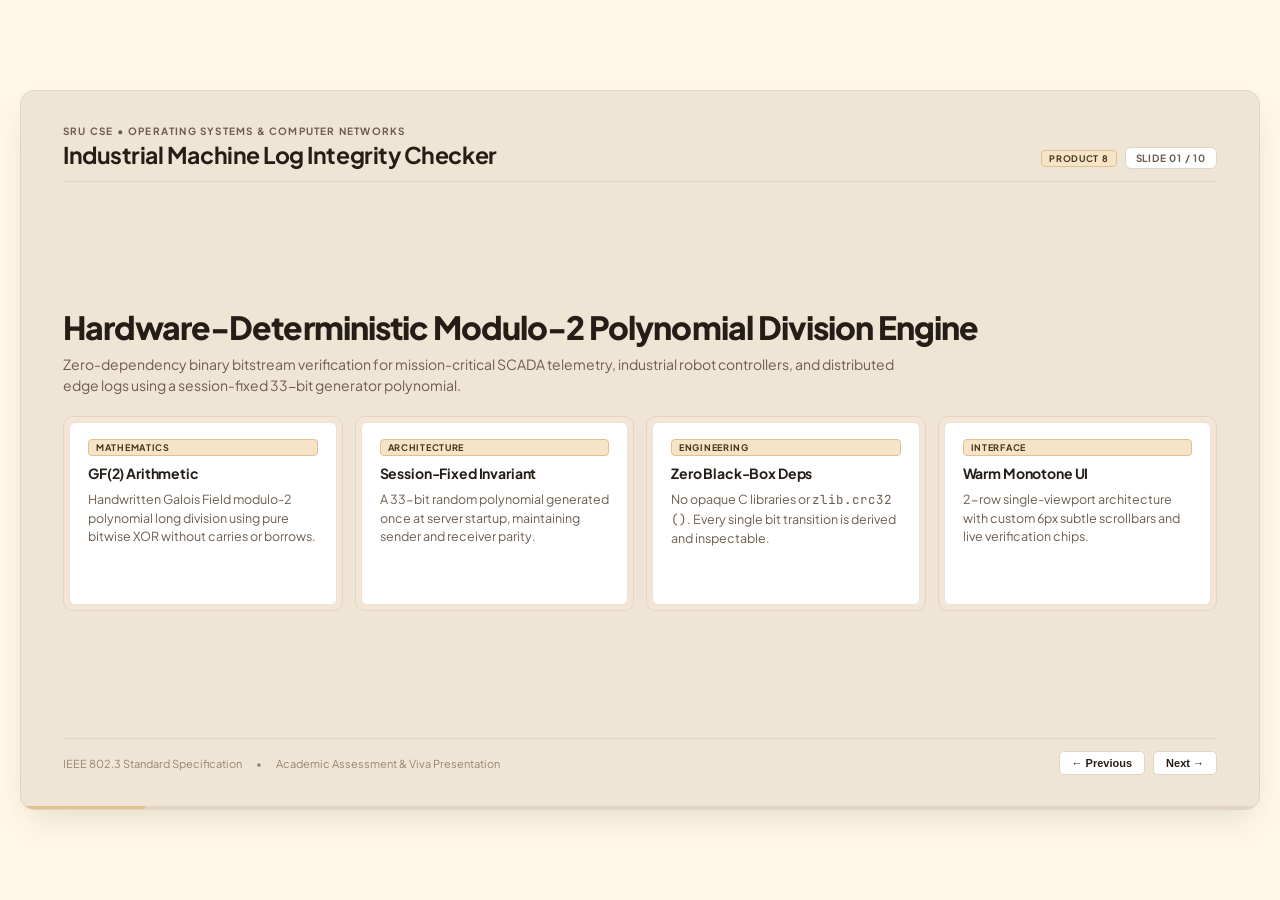
==== commit 4c0a49cb: "style: apply warm monotone palette (ivory white, #f3e6d6, #fff8e7, #f6e3c8, #e3c08f, #efe5d5) across" ====
--- a/presentation_slides.html
+++ b/presentation_slides.html
@@ -1,69 +1,81 @@
 <!DOCTYPE html>
-<html lang="en" data-theme="dark">
+<html lang="en" data-theme="warm">
 <head>
   <meta charset="UTF-8">
   <meta name="viewport" content="width=device-width, initial-scale=1.0">
-  <title>Industrial Machine Log Integrity Checker — Executive Presentation</title>
-  <!-- Google Fonts for High-End Typography -->
+  <title>Industrial Machine Log Integrity Checker — Executive Monotone Deck</title>
+  <!-- Google Fonts: Plus Jakarta Sans (UI/Headings) & JetBrains Mono (Math/Code) -->
   <link rel="preconnect" href="https://fonts.googleapis.com">
   <link rel="preconnect" href="https://fonts.gstatic.com" crossorigin>
-  <link href="https://fonts.googleapis.com/css2?family=JetBrains+Mono:wght@400;500;600;700&family=Plus+Jakarta+Sans:wght@400;500;600;700;800&display=swap" rel="stylesheet">
+  <link href="https://fonts.googleapis.com/css2?family=JetBrains+Mono:wght@400;500;600;700&family=Plus+Jakarta+Sans:wght@400;500;600;700;800&family=Playfair+Display:ital,wght@0,600;0,700;1,600&display=swap" rel="stylesheet">
   <style>
     :root {
-      /* Dark Theme (Default OLED Telemetry) */
-      --bg: #07090e;
-      --surface-shell: #0e1422;
-      --surface-core: #131b2e;
-      --surface-subtle: #19243d;
-      --border-outer: rgba(255, 255, 255, 0.08);
-      --border-inner: #24344d;
+      /* Warm Monotone Editorial Palette */
+      --bg: #fff8e7;                  /* Cosmic Latte / Warm Ivory Base */
+      --surface-shell: #efe5d5;       /* Warm Parchment Shell */
+      --surface-core: #ffffff;        /* Ivory White Core */
+      --surface-subtle: #f3e6d6;      /* Warm Almond / Cream */
+      --surface-accent: #f6e3c8;      /* Warm Sand */
+      --ochre-accent: #e3c08f;        /* Warm Ochre / Vintage Gold */
       
-      --text-main: #f8fafc;
-      --text-muted: #94a3b8;
-      --text-dim: #64748b;
+      --border-outer: #e2d5c3;        /* Outer Structural Divider */
+      --border-inner: #ece2d2;        /* Inner Subtle Bezel */
+      --border-accent: #e3c08f;       /* Accent Highlight Border */
       
-      --cyan: #38bdf8;
-      --blue: #2563eb;
-      --indigo: #6366f1;
+      --text-main: #241e17;           /* Deep Warm Charcoal/Espresso */
+      --text-muted: #6e5d4e;          /* Warm Slate Taupe */
+      --text-dim: #968472;            /* Subtle Caption Text */
       
-      --green: #4ade80;
-      --green-bg: rgba(34, 197, 94, 0.1);
-      --green-border: rgba(34, 197, 94, 0.25);
+      --accent-badge-bg: #f6e3c8;
+      --accent-badge-text: #45341c;
+      --accent-badge-border: #e3c08f;
+
+      --code-bg: #f5ece0;
+      --code-border: #e6d8c4;
       
-      --red: #f87171;
-      --red-bg: rgba(239, 68, 68, 0.1);
-      --red-border: rgba(239, 68, 68, 0.25);
+      --green-bg: #edf5e8;
+      --green-text: #275222;
+      --green-border: #b5d8ac;
       
-      --amber: #fbbf24;
-      --amber-bg: rgba(251, 191, 36, 0.1);
+      --red-bg: #faeae6;
+      --red-text: #82271d;
+      --red-border: #e6b4ad;
       
       --font-sans: 'Plus Jakarta Sans', system-ui, -apple-system, sans-serif;
+      --font-serif: 'Playfair Display', Georgia, serif;
       --font-mono: 'JetBrains Mono', 'SF Mono', monospace;
     }
 
-    [data-theme="light"] {
-      --bg: #f5f4f0;
-      --surface-shell: #ffffff;
-      --surface-core: #fcfcfb;
-      --surface-subtle: #f0eee6;
-      --border-outer: #e0ddd4;
-      --border-inner: #d8d4c7;
+    [data-theme="dark-monotone"] {
+      --bg: #15120f;
+      --surface-shell: #1f1b16;
+      --surface-core: #26211c;
+      --surface-subtle: #2d2721;
+      --surface-accent: #383028;
+      --ochre-accent: #e3c08f;
       
-      --text-main: #111827;
-      --text-muted: #4b5563;
-      --text-dim: #9ca3af;
+      --border-outer: #3d352c;
+      --border-inner: #4a4035;
+      --border-accent: #e3c08f;
       
-      --cyan: #0284c7;
-      --blue: #2563eb;
-      --indigo: #4f46e5;
+      --text-main: #fff8e7;
+      --text-muted: #bdae9e;
+      --text-dim: #8c7f70;
       
-      --green: #166534;
-      --green-bg: #dcfce7;
-      --green-border: #86efac;
+      --accent-badge-bg: #2d2721;
+      --accent-badge-text: #e3c08f;
+      --accent-badge-border: #524536;
+
+      --code-bg: #1c1814;
+      --code-border: #3d352c;
       
-      --red: #991b1b;
-      --red-bg: #fee2e2;
-      --red-border: #fca5a5;
+      --green-bg: #172614;
+      --green-text: #8ce680;
+      --green-border: #2e5227;
+      
+      --red-bg: #291412;
+      --red-text: #fca5a5;
+      --red-border: #63221b;
     }
 
     * {
@@ -98,8 +110,8 @@
       position: relative;
       background: var(--surface-shell);
       border: 1px solid var(--border-outer);
-      border-radius: 16px;
-      box-shadow: 0 30px 60px -15px rgba(0, 0, 0, 0.7);
+      border-radius: 14px;
+      box-shadow: 0 15px 35px -10px rgba(60, 45, 30, 0.15);
       overflow: hidden;
       display: flex;
       flex-direction: column;
@@ -111,13 +123,13 @@
       left: 0;
       width: 100%;
       height: 100%;
-      padding: 36px 44px;
+      padding: 34px 42px;
       display: none;
       flex-direction: column;
       justify-content: space-between;
       opacity: 0;
-      transform: translateY(8px);
-      transition: opacity 0.35s cubic-bezier(0.16, 1, 0.3, 1), transform 0.35s cubic-bezier(0.16, 1, 0.3, 1);
+      transform: translateY(6px);
+      transition: opacity 0.3s cubic-bezier(0.16, 1, 0.3, 1), transform 0.3s cubic-bezier(0.16, 1, 0.3, 1);
     }
 
     .slide.active {
@@ -126,936 +138,992 @@
       transform: translateY(0);
     }
 
-    /* Header Bar */
+    /* Top Bar */
     .slide-topbar {
       display: flex;
       justify-content: space-between;
       align-items: flex-end;
       border-bottom: 1px solid var(--border-outer);
-      padding-bottom: 14px;
+      padding-bottom: 12px;
     }
 
     .topbar-left {
       display: flex;
       flex-direction: column;
-      gap: 4px;
-    }
-
-    .eyebrow {
-      font-size: 11px;
+      gap: 3px;
+    }
+
+    .slide-eyebrow {
+      font-size: 10px;
       font-weight: 700;
-      letter-spacing: 1.5px;
-      color: var(--cyan);
+      letter-spacing: 0.12em;
       text-transform: uppercase;
-    }
-
-    .slide-heading {
-      font-size: 24px;
-      font-weight: 800;
+      color: var(--text-muted);
+    }
+
+    .slide-title {
+      font-size: 23px;
+      font-weight: 700;
+      color: var(--text-main);
       letter-spacing: -0.02em;
-      color: var(--text-main);
-    }
-
-    .slide-badge {
+    }
+
+    .slide-meta {
+      display: flex;
+      align-items: center;
+      gap: 8px;
+    }
+
+    .slide-pill {
+      font-size: 10px;
+      font-weight: 700;
+      text-transform: uppercase;
+      letter-spacing: 0.08em;
+      padding: 4px 10px;
+      border-radius: 6px;
+      background: var(--surface-core);
+      border: 1px solid var(--border-outer);
+      color: var(--text-muted);
+    }
+
+    /* Slide Content Body */
+    .slide-body {
+      flex: 1;
+      padding: 20px 0;
+      display: flex;
+      flex-direction: column;
+      justify-content: center;
+      min-height: 0;
+    }
+
+    /* Double-Bezel Nested Card Architecture */
+    .bezel-outer {
+      background: var(--surface-subtle);
+      border: 1px solid var(--border-outer);
+      border-radius: 10px;
+      padding: 5px;
+      display: flex;
+      flex-direction: column;
+      height: 100%;
+    }
+
+    .bezel-inner {
       background: var(--surface-core);
       border: 1px solid var(--border-inner);
-      padding: 4px 10px;
-      border-radius: 9999px;
-      font-size: 11px;
+      border-radius: 6px;
+      padding: 16px 18px;
+      height: 100%;
+      display: flex;
+      flex-direction: column;
+      gap: 8px;
+      position: relative;
+    }
+
+    .bezel-title {
+      font-size: 14px;
       font-weight: 700;
+      color: var(--text-main);
+      letter-spacing: -0.01em;
+      display: flex;
+      align-items: center;
+      justify-content: space-between;
+    }
+
+    .bezel-text {
+      font-size: 12.5px;
       color: var(--text-muted);
-      letter-spacing: 0.5px;
-    }
-
-    /* Slide Body Grid */
-    .slide-content {
-      flex: 1;
-      padding: 20px 0 10px 0;
-      display: flex;
-      flex-direction: column;
-      justify-content: center;
-      gap: 16px;
-      overflow-y: auto;
-    }
-
-    .bento-grid-2 {
+      line-height: 1.5;
+    }
+
+    /* Bento Grid Variations */
+    .grid-2col {
       display: grid;
       grid-template-columns: 1fr 1fr;
-      gap: 18px;
-      height: 100%;
-    }
-
-    .bento-grid-3 {
-      display: grid;
-      grid-template-columns: 1fr 1fr 1fr;
       gap: 16px;
       height: 100%;
     }
 
-    .bento-grid-4 {
+    .grid-3col {
+      display: grid;
+      grid-template-columns: repeat(3, 1fr);
+      gap: 14px;
+      height: 100%;
+    }
+
+    .grid-4col {
       display: grid;
       grid-template-columns: repeat(4, 1fr);
-      gap: 14px;
-    }
-
-    /* Double-Bezel Card Architecture */
-    .bezel-shell {
-      background: var(--surface-core);
-      border: 1px solid var(--border-inner);
-      border-radius: 12px;
-      padding: 16px 18px;
-      display: flex;
-      flex-direction: column;
-      gap: 10px;
-      position: relative;
-      overflow: hidden;
-    }
-
-    .bezel-shell.accent {
-      border-color: rgba(56, 189, 248, 0.4);
-      box-shadow: inset 0 1px 0 rgba(56, 189, 248, 0.2);
-    }
-
-    .bezel-shell.success {
-      background: var(--green-bg);
-      border-color: var(--green-border);
-    }
-
-    .bezel-shell.danger {
-      background: var(--red-bg);
-      border-color: var(--red-border);
-    }
-
-    .card-header-tag {
-      font-size: 10px;
-      font-weight: 800;
-      letter-spacing: 1px;
-      text-transform: uppercase;
-      color: var(--text-dim);
-    }
-
-    .card-title-lg {
-      font-size: 16px;
-      font-weight: 700;
-      color: var(--text-main);
-      display: flex;
-      align-items: center;
-      gap: 8px;
-    }
-
-    .bezel-shell.success .card-title-lg { color: var(--green); }
-    .bezel-shell.danger .card-title-lg { color: var(--red); }
-
-    /* Feature Lists & Rows */
-    .feature-list {
-      display: flex;
-      flex-direction: column;
-      gap: 8px;
-    }
-
-    .feature-item {
-      display: flex;
-      align-items: flex-start;
-      gap: 10px;
-      font-size: 13px;
-      line-height: 1.45;
-      color: var(--text-muted);
-    }
-
-    .feature-item strong {
-      color: var(--text-main);
-    }
-
-    .dot-indicator {
-      width: 6px;
-      height: 6px;
-      border-radius: 50%;
-      background-color: var(--cyan);
-      margin-top: 6px;
-      flex-shrink: 0;
-    }
-
-    .bezel-shell.danger .dot-indicator { background-color: var(--red); }
-    .bezel-shell.success .dot-indicator { background-color: var(--green); }
-
-    /* Monospace Code & Formula Windows */
-    .terminal-box {
-      background: #080c14;
-      border: 1px solid #1e293b;
-      border-radius: 8px;
-      padding: 10px 12px;
+      gap: 12px;
+      height: 100%;
+    }
+
+    .grid-asym-1 {
+      display: grid;
+      grid-template-columns: 1.15fr 0.85fr;
+      gap: 16px;
+      height: 100%;
+    }
+
+    .grid-asym-2 {
+      display: grid;
+      grid-template-columns: 0.9fr 1.1fr;
+      gap: 16px;
+      height: 100%;
+    }
+
+    /* Monospace Code / Bitstream Box */
+    .bit-box {
+      background: var(--code-bg);
+      border: 1px solid var(--code-border);
+      border-radius: 5px;
+      padding: 8px 10px;
       font-family: var(--font-mono);
       font-size: 11.5px;
-      color: #38bdf8;
-      line-height: 1.5;
+      color: var(--text-main);
+      line-height: 1.45;
       overflow-x: auto;
     }
 
-    .terminal-box.green { color: #4ade80; border-color: rgba(34, 197, 94, 0.3); }
-    .terminal-box.red { color: #f87171; border-color: rgba(239, 68, 68, 0.3); }
-
-    /* Slide Bottom Bar */
+    .bit-highlight {
+      background: var(--surface-accent);
+      color: var(--text-main);
+      font-weight: 700;
+      padding: 1px 4px;
+      border-radius: 3px;
+      border: 1px solid var(--ochre-accent);
+    }
+
+    .tag-badge {
+      font-size: 9px;
+      font-weight: 700;
+      text-transform: uppercase;
+      letter-spacing: 0.08em;
+      padding: 2px 7px;
+      border-radius: 4px;
+      background: var(--accent-badge-bg);
+      color: var(--accent-badge-text);
+      border: 1px solid var(--accent-badge-border);
+    }
+
+    .badge-success {
+      background: var(--green-bg);
+      color: var(--green-text);
+      border: 1px solid var(--green-border);
+    }
+
+    .badge-danger {
+      background: var(--red-bg);
+      color: var(--red-text);
+      border: 1px solid var(--red-border);
+    }
+
+    /* Bottom Status Navigation */
     .slide-footer {
       display: flex;
       justify-content: space-between;
       align-items: center;
       border-top: 1px solid var(--border-outer);
       padding-top: 12px;
-      font-size: 11.5px;
+    }
+
+    .footer-left {
+      font-size: 11px;
       color: var(--text-dim);
-    }
-
-    /* Navigation Dock */
-    .deck-controls {
       display: flex;
       align-items: center;
       gap: 14px;
-      margin-top: 18px;
-    }
-
-    .dock-btn {
+    }
+
+    .footer-ctrls {
+      display: flex;
+      align-items: center;
+      gap: 8px;
+    }
+
+    .ctrl-btn {
       background: var(--surface-core);
-      border: 1px solid var(--border-inner);
+      border: 1px solid var(--border-outer);
       color: var(--text-main);
-      padding: 7px 14px;
-      border-radius: 8px;
-      font-size: 13px;
+      padding: 5px 12px;
+      font-size: 11px;
       font-weight: 600;
+      border-radius: 5px;
       cursor: pointer;
       display: inline-flex;
       align-items: center;
-      gap: 6px;
-      transition: all 0.15s ease;
-    }
-
-    .dock-btn:hover {
-      background: var(--blue);
-      border-color: var(--blue);
-      color: #ffffff;
+      gap: 4px;
+      transition: background 0.12s ease;
+    }
+
+    .ctrl-btn:hover {
+      background: var(--surface-subtle);
+      border-color: var(--ochre-accent);
     }
 
     .progress-bar-container {
-      width: 140px;
-      height: 6px;
-      background: var(--surface-core);
-      border-radius: 9999px;
-      overflow: hidden;
-      border: 1px solid var(--border-inner);
-    }
-
-    .progress-fill {
+      position: absolute;
+      bottom: 0;
+      left: 0;
+      width: 100%;
+      height: 3px;
+      background: var(--border-outer);
+    }
+
+    .progress-bar {
       height: 100%;
-      background: var(--cyan);
       width: 10%;
-      transition: width 0.3s ease;
-    }
-
-    /* Print View */
+      background: var(--ochre-accent);
+      transition: width 0.25s ease;
+    }
+
+    /* Print / PDF Mode */
     @media print {
-      body { background: transparent; }
-      .deck-controls { display: none !important; }
+      body {
+        background: #ffffff !important;
+        color: #000000 !important;
+      }
       .slide-deck {
-        width: 100vw;
-        height: 100vh;
-        max-width: none;
-        border: none;
-        box-shadow: none;
-        border-radius: 0;
+        border: none !important;
+        box-shadow: none !important;
+        width: 100% !important;
+        height: auto !important;
       }
       .slide {
+        position: relative !important;
         display: flex !important;
         opacity: 1 !important;
-        transform: none !important;
-        page-break-after: always;
-        height: 100vh;
+        page-break-after: always !important;
+        height: 100vh !important;
+        padding: 30px !important;
+      }
+      .footer-ctrls, .progress-bar-container {
+        display: none !important;
       }
     }
   </style>
 </head>
 <body>
 
-  <!-- SLIDE DECK ENCLOSURE -->
-  <div class="slide-deck" id="slideDeck">
-
-    <!-- ==================== SLIDE 1: HERO & VISION ==================== -->
-    <div class="slide active" data-slide="1">
-      <div class="slide-topbar">
-        <div class="topbar-left">
-          <span class="eyebrow">MISSION CRITICAL TELEMETRY INTEGRITY &bull; PRODUCT 8</span>
-          <h1 class="slide-heading">Industrial Machine Log Integrity Checker</h1>
-        </div>
-        <span class="slide-badge">SLIDE 01 / 10</span>
-      </div>
-
-      <div class="slide-content" style="justify-content: center;">
-        <div style="margin-bottom: 24px;">
-          <h2 style="font-size: 40px; font-weight: 800; line-height: 1.1; letter-spacing: -0.03em;">
-            Zero-Latency Telemetry Proofs<br>
-            <span style="color: var(--cyan);">via Modulo-2 Polynomial Division</span>
-          </h2>
-          <p style="font-size: 16px; color: var(--text-muted); margin-top: 10px; max-width: 860px;">
-            A production-grade error-detection engine engineered in Python &amp; modern Web telemetry to mathematically guarantee the authenticity of mission-critical SCADA &amp; IoT sensor logs.
-          </p>
-        </div>
-
-        <div class="bento-grid-4">
-          <div class="bezel-shell accent">
-            <span class="card-header-tag">MATHEMATICAL ENGINE</span>
-            <div class="card-title-lg">Galois Field GF(2)</div>
-            <p style="font-size: 12px; color: var(--text-muted);">Handwritten XOR long division with 0% CPU carry-overhead.</p>
-          </div>
-          <div class="bezel-shell">
-            <span class="card-header-tag">GENERATOR INVARIANT</span>
-            <div class="card-title-lg">33-Bit Polynomial</div>
-            <p style="font-size: 12px; color: var(--text-muted);">Session-fixed polynomial key eliminates sender-receiver divergence.</p>
-          </div>
-          <div class="bezel-shell">
-            <span class="card-header-tag">BLACK-BOX PURGE</span>
-            <div class="card-title-lg">Zero zlib / C Libs</div>
-            <p style="font-size: 12px; color: var(--text-muted);">Engineered from foundational bitwise arrays for transparent viva defense.</p>
-          </div>
-          <div class="bezel-shell">
-            <span class="card-header-tag">INTERFACE STANDARD</span>
-            <div class="card-title-lg">AEGIS Cockpit</div>
-            <p style="font-size: 12px; color: var(--text-muted);">2-Row single viewport telemetry with sub-millisecond status chips.</p>
-          </div>
-        </div>
-      </div>
-
-      <div class="slide-footer">
-        <span>Operating Systems &amp; Computer Networks Project</span>
-        <span>Repository: github.com/rogeralukka/OS-CN-Product-8</span>
-      </div>
-    </div>
-
-    <!-- ==================== SLIDE 2: THE INDUSTRIAL FAULT LINE ==================== -->
-    <div class="slide" data-slide="2">
-      <div class="slide-topbar">
-        <div class="topbar-left">
-          <span class="eyebrow">THREAT MODEL &amp; VULNERABILITY</span>
-          <h2 class="slide-heading">The Industrial Telemetry Fault Line</h2>
-        </div>
-        <span class="slide-badge">SLIDE 02 / 10</span>
-      </div>
-
-      <div class="slide-content">
-        <div class="bento-grid-2">
-          <div class="bezel-shell danger">
-            <span class="card-header-tag">THE PROBLEM: SILENT BIT DRIFT</span>
-            <div class="card-title-lg">Sub-Perceptual Data Corruption</div>
-            <div class="feature-list">
-              <div class="feature-item">
-                <span class="dot-indicator"></span>
-                <div><strong>High-EMI Telemetry Channels:</strong> Heavy motors, induction furnaces, and voltage spikes invert individual bits in flight.</div>
-              </div>
-              <div class="feature-item">
-                <span class="dot-indicator"></span>
-                <div><strong>Deceptive Mutations:</strong> Changing RPM <code>3450</code> &rarr; <code>3451</code> or Temp <code>82.4C</code> &rarr; <code>92.4C</code> looks syntactically valid to parsers but triggers false emergency overrides.</div>
-              </div>
-              <div class="feature-item">
-                <span class="dot-indicator"></span>
-                <div><strong>Checksum Blindspots:</strong> Parity fails on even errors; arithmetic checksums cancel out under compensating column flips.</div>
-              </div>
-            </div>
-          </div>
-
-          <div class="bezel-shell success">
-            <span class="card-header-tag">THE DEFENSE: BITSTREAM POLYNOMIALS</span>
-            <div class="card-title-lg">100% Burst Error Elimination</div>
-            <div class="feature-list">
-              <div class="feature-item">
-                <span class="dot-indicator"></span>
-                <div><strong>Algebraic Rigor:</strong> Treats bitstream as coefficients of polynomial \(M(x)\) divided by generator \(G(x)\).</div>
-              </div>
-              <div class="feature-item">
-                <span class="dot-indicator"></span>
-                <div><strong>100% Guaranteed Detection:</strong> Catches all single-bit, double-bit, odd-numbered, and burst errors \(\le 32\) bits.</div>
-              </div>
-              <div class="feature-item">
-                <span class="dot-indicator"></span>
-                <div><strong>Full Step Observability:</strong> Exposes every transformation step (ASCII &rarr; Binary &rarr; Padded &rarr; Remainder).</div>
-              </div>
-            </div>
-          </div>
-        </div>
-      </div>
-
-      <div class="slide-footer">
-        <span>Failure Modes &amp; Reliability Engineering</span>
-        <span>Slide 02 / 10</span>
-      </div>
-    </div>
-
-    <!-- ==================== SLIDE 3: MATHEMATICAL FOUNDATION ==================== -->
-    <div class="slide" data-slide="3">
-      <div class="slide-topbar">
-        <div class="topbar-left">
-          <span class="eyebrow">MATHEMATICAL ENGINE</span>
-          <h2 class="slide-heading">Galois Field GF(2) &amp; The Zero Invariant</h2>
-        </div>
-        <span class="slide-badge">SLIDE 03 / 10</span>
-      </div>
-
-      <div class="slide-content">
-        <div class="bento-grid-3">
-          <div class="bezel-shell">
-            <span class="card-header-tag">ALGEBRAIC LAWS</span>
-            <div class="card-title-lg">Modulo-2 XOR Rules</div>
-            <div class="terminal-box">0 &oplus; 0 = 0
-0 &oplus; 1 = 1
-1 &oplus; 0 = 1
-1 &oplus; 1 = 0  [NO CARRY / BORROW]</div>
-            <p style="font-size: 12px; color: var(--text-muted);">Because addition and subtraction are identical in \(GF(2)\), long division reduces to iterative XOR shifts.</p>
-          </div>
-
-          <div class="bezel-shell">
-            <span class="card-header-tag">GENERATOR CRITERIA</span>
-            <div class="card-title-lg">33-Bit Divisor \(G(x)\)</div>
-            <div class="terminal-box font-mono">100001010100110001101111101000111</div>
-            <div class="feature-list">
-              <div class="feature-item">
-                <span class="dot-indicator"></span>
-                <div><strong>Degree \(k = 32\):</strong> Requires a 33-bit divisor (\(k+1\)).</div>
-              </div>
-              <div class="feature-item">
-                <span class="dot-indicator"></span>
-                <div><strong>Fixed Remainder Size:</strong> Degree of remainder \(\le k-1\) (strictly 32 bits).</div>
-              </div>
-            </div>
-          </div>
-
-          <div class="bezel-shell success">
-            <span class="card-header-tag">THE INVARIANT PROOF</span>
-            <div class="card-title-lg">Zero-Remainder Proof</div>
-            <div class="terminal-box green font-mono">T(x) = M(x)&middot;x^32 &oplus; R(x)
-M(x)&middot;x^32 = Q(x)&middot;G(x) &oplus; R(x)
-&there4; T(x) = Q(x)&middot;G(x) &oplus; R(x) &oplus; R(x)
-&there4; T(x) = Q(x)&middot;G(x) &oplus; 0
-&rArr; T(x) mod G(x) &equiv; 000...000</div>
-            <p style="font-size: 11.5px; color: var(--green);">Proof: Codeword mod \(G(x)\) MUST equal 32 zeros.</p>
-          </div>
-        </div>
-      </div>
-
-      <div class="slide-footer">
-        <span>Polynomial Division Theory</span>
-        <span>Slide 03 / 10</span>
-      </div>
-    </div>
-
-    <!-- ==================== SLIDE 4: END-TO-END DATA PIPELINE ==================== -->
-    <div class="slide" data-slide="4">
-      <div class="slide-topbar">
-        <div class="topbar-left">
-          <span class="eyebrow">SYSTEM ARCHITECTURE</span>
-          <h2 class="slide-heading">End-to-End Codeword Pipeline</h2>
-        </div>
-        <span class="slide-badge">SLIDE 04 / 10</span>
-      </div>
-
-      <div class="slide-content">
-        <div class="bento-grid-2">
-          <div class="bezel-shell accent">
-            <span class="card-header-tag">TRANSMITTER PIPELINE (COMPUTE CRC)</span>
-            <div class="card-title-lg">Sender Generation Flow</div>
-            <div class="feature-list">
-              <div class="feature-item">
-                <span class="dot-indicator"></span>
-                <div><strong>1. Raw Log Text:</strong> <code>[2026-09-14] TURBINE_01 RPM:3450</code></div>
-              </div>
-              <div class="feature-item">
-                <span class="dot-indicator"></span>
-                <div><strong>2. Binary Serialization:</strong> 8-bit ASCII bitstream (\(M\)).</div>
-              </div>
-              <div class="feature-item">
-                <span class="dot-indicator"></span>
-                <div><strong>3. 32-Zero Padding:</strong> Message augmented with 32 zeros (\(M \cdot 2^{32}\)).</div>
-              </div>
-              <div class="feature-item">
-                <span class="dot-indicator"></span>
-                <div><strong>4. XOR Long Division:</strong> Modulo-2 division by 33-bit \(G(x)\).</div>
-              </div>
-              <div class="feature-item">
-                <span class="dot-indicator"></span>
-                <div><strong>5. Transmitted CRC:</strong> 32-bit remainder \(R\) attached to transmission.</div>
-              </div>
-            </div>
-          </div>
-
-          <div class="bezel-shell accent">
-            <span class="card-header-tag">GATEWAY PIPELINE (VERIFY INTEGRITY)</span>
-            <div class="card-title-lg">Receiver Validation Flow</div>
-            <div class="feature-list">
-              <div class="feature-item">
-                <span class="dot-indicator"></span>
-                <div><strong>1. Ingestion:</strong> Received log \(M'\) + Received CRC \(R'\).</div>
-              </div>
-              <div class="feature-item">
-                <span class="dot-indicator"></span>
-                <div><strong>2. Codeword Formation:</strong> \(T' = 	ext{binary}(M') + R'\).</div>
-              </div>
-              <div class="feature-item">
-                <span class="dot-indicator"></span>
-                <div><strong>3. Modulo-2 Division:</strong> \(T'\) divided by the <em>same</em> 33-bit \(G(x)\).</div>
-              </div>
-              <div class="feature-item">
-                <span class="dot-indicator"></span>
-                <div><strong>4. Decision Engine:</strong>
-                  <br>&bull; Remainder == <code>000...000</code> &rarr; <span style="color: var(--green); font-weight:700;">ACCEPT &check;</span>
-                  <br>&bull; Remainder != <code>000...000</code> &rarr; <span style="color: var(--red); font-weight:700;">REJECT &cross;</span>
+<div class="slide-deck" id="deck">
+
+  <!-- ==================== SLIDE 1: COVER & HERO ==================== -->
+  <div class="slide active" id="slide-1">
+    <div class="slide-topbar">
+      <div class="topbar-left">
+        <span class="slide-eyebrow">SRU CSE • Operating Systems & Computer Networks</span>
+        <h1 class="slide-title">Industrial Machine Log Integrity Checker</h1>
+      </div>
+      <div class="slide-meta">
+        <span class="tag-badge">Product 8</span>
+        <span class="slide-pill">Slide 01 / 10</span>
+      </div>
+    </div>
+    
+    <div class="slide-body">
+      <div style="margin-bottom: 20px;">
+        <div style="font-size: 32px; font-weight: 800; letter-spacing: -0.03em; color: var(--text-main); line-height: 1.15; margin-bottom: 8px;">
+          Hardware-Deterministic Modulo-2 Polynomial Division Engine
+        </div>
+        <div style="font-size: 14px; color: var(--text-muted); max-width: 860px; line-height: 1.5;">
+          Zero-dependency binary bitstream verification for mission-critical SCADA telemetry, industrial robot controllers, and distributed edge logs using a session-fixed 33-bit generator polynomial.
+        </div>
+      </div>
+
+      <div class="grid-4col" style="height: 195px;">
+        <div class="bezel-outer">
+          <div class="bezel-inner">
+            <span class="tag-badge">MATHEMATICS</span>
+            <div class="bezel-title">GF(2) Arithmetic</div>
+            <div class="bezel-text">Handwritten Galois Field modulo-2 polynomial long division using pure bitwise XOR without carries or borrows.</div>
+          </div>
+        </div>
+
+        <div class="bezel-outer">
+          <div class="bezel-inner">
+            <span class="tag-badge">ARCHITECTURE</span>
+            <div class="bezel-title">Session-Fixed Invariant</div>
+            <div class="bezel-text">A 33-bit random polynomial generated once at server startup, maintaining sender and receiver parity.</div>
+          </div>
+        </div>
+
+        <div class="bezel-outer">
+          <div class="bezel-inner">
+            <span class="tag-badge">ENGINEERING</span>
+            <div class="bezel-title">Zero Black-Box Deps</div>
+            <div class="bezel-text">No opaque C libraries or <span class="font-mono">zlib.crc32()</span>. Every single bit transition is derived and inspectable.</div>
+          </div>
+        </div>
+
+        <div class="bezel-outer">
+          <div class="bezel-inner">
+            <span class="tag-badge">INTERFACE</span>
+            <div class="bezel-title">Warm Monotone UI</div>
+            <div class="bezel-text">2-row single-viewport architecture with custom 6px subtle scrollbars and live verification chips.</div>
+          </div>
+        </div>
+      </div>
+    </div>
+
+    <div class="slide-footer">
+      <div class="footer-left">
+        <span>IEEE 802.3 Standard Specification</span>
+        <span>•</span>
+        <span>Academic Assessment & Viva Presentation</span>
+      </div>
+      <div class="footer-ctrls">
+        <button class="ctrl-btn" onclick="prevSlide()">← Previous</button>
+        <button class="ctrl-btn" onclick="nextSlide()">Next →</button>
+      </div>
+    </div>
+  </div>
+
+  <!-- ==================== SLIDE 2: PROBLEM STATEMENT ==================== -->
+  <div class="slide" id="slide-2">
+    <div class="slide-topbar">
+      <div class="topbar-left">
+        <span class="slide-eyebrow">Problem Definition & Motivation</span>
+        <h2 class="slide-title">The Critical Threat: Silent Log Corruption</h2>
+      </div>
+      <div class="slide-meta">
+        <span class="tag-badge">Threat Model</span>
+        <span class="slide-pill">Slide 02 / 10</span>
+      </div>
+    </div>
+
+    <div class="slide-body">
+      <div class="grid-2col">
+        <div class="bezel-outer">
+          <div class="bezel-inner">
+            <span class="tag-badge" style="background: var(--red-bg); color: var(--red-text); border-color: var(--red-border);">Vulnerability Vector</span>
+            <div class="bezel-title">Industrial Noise & Tampering</div>
+            <div class="bezel-text" style="margin-bottom: 8px;">
+              Industrial SCADA, PLC, and IoT telemetry logs travel across noisy transmission lines (RS-485, CAN bus, Modbus TCP) susceptible to:
+            </div>
+            <ul style="padding-left: 18px; font-size: 12px; color: var(--text-muted); line-height: 1.6;">
+              <li><strong>Electromagnetic Interference (EMI):</strong> High-voltage inverter spikes flipping single or burst bits in transit.</li>
+              <li><strong>Storage Bit Decay:</strong> Flash memory wear on edge gateway microcontrollers corrupting event timestamps.</li>
+              <li><strong>Man-in-the-Middle Injection:</strong> Malicious actors altering sensor telemetry thresholds without detection.</li>
+            </ul>
+          </div>
+        </div>
+
+        <div class="bezel-outer">
+          <div class="bezel-inner">
+            <span class="tag-badge badge-success">Engine Solution</span>
+            <div class="bezel-title">Why Checksums Fail & CRC Prevents Disaster</div>
+            <div class="bezel-text" style="margin-bottom: 8px;">
+              Standard additive checksums (like IPv4 header sum) fail to detect common burst errors and bit swaps.
+            </div>
+            <div class="bit-box" style="margin-bottom: 8px;">
+              Additive Sum: (0x01 + 0x02) == (0x02 + 0x01) ➔ <span class="badge-danger" style="padding: 1px 4px; border-radius: 3px;">Undetected Swap!</span><br>
+              CRC Polynomial: \(M(x) \cdot x^{32} \pmod{G(x)}\) ➔ <span class="badge-success" style="padding: 1px 4px; border-radius: 3px;">100% Burst Detection</span>
+            </div>
+            <div class="bezel-text" style="font-size: 11.5px;">
+              Our Modulo-2 XOR engine guarantees 100% detection of all single-bit errors, all double-bit errors, and all burst errors up to 32 contiguous bits.
+            </div>
+          </div>
+        </div>
+      </div>
+    </div>
+
+    <div class="slide-footer">
+      <div class="footer-left"><span>SCADA & Telemetry Safety Guard</span></div>
+      <div class="footer-ctrls">
+        <button class="ctrl-btn" onclick="prevSlide()">← Previous</button>
+        <button class="ctrl-btn" onclick="nextSlide()">Next →</button>
+      </div>
+    </div>
+  </div>
+
+  <!-- ==================== SLIDE 3: MATHEMATICAL FOUNDATION ==================== -->
+  <div class="slide" id="slide-3">
+    <div class="slide-topbar">
+      <div class="topbar-left">
+        <span class="slide-eyebrow">Algebraic Structure</span>
+        <h2 class="slide-title">Galois Field GF(2) Polynomial Arithmetic</h2>
+      </div>
+      <div class="slide-meta">
+        <span class="tag-badge">Discrete Math</span>
+        <span class="slide-pill">Slide 03 / 10</span>
+      </div>
+    </div>
+
+    <div class="slide-body">
+      <div class="grid-3col">
+        <div class="bezel-outer">
+          <div class="bezel-inner">
+            <span class="tag-badge">CONCEPT 01</span>
+            <div class="bezel-title">Binary Polynomial Mapping</div>
+            <div class="bezel-text">
+              Every message string is mapped to an 8-bit ASCII bitstream, treated as polynomial coefficients in \(GF(2)\):
+            </div>
+            <div class="bit-box" style="font-size: 11px;">
+              'A' = 01000001₂<br>
+              \(P(x) = x^6 + 1\)
+            </div>
+            <div class="bezel-text" style="font-size: 11.5px;">
+              No bit carries: Addition and subtraction in \(GF(2)\) are mathematically identical to bitwise <strong>XOR (\(\oplus\))</strong>.
+            </div>
+          </div>
+        </div>
+
+        <div class="bezel-outer">
+          <div class="bezel-inner">
+            <span class="tag-badge">CONCEPT 02</span>
+            <div class="bezel-title">Modulo-2 Long Division</div>
+            <div class="bezel-text">
+              The dividend is divided by a 33-bit generator \(G(x)\). If the leading bit is <span class="font-mono">1</span>, apply XOR; if <span class="font-mono">0</span>, shift by 1 bit:
+            </div>
+            <div class="bit-box" style="font-size: 11px;">
+              1 ⊕ 1 = 0  |  1 ⊕ 0 = 1<br>
+              0 ⊕ 1 = 1  |  0 ⊕ 0 = 0<br>
+              No borrows, no carries.
+            </div>
+            <div class="bezel-text" style="font-size: 11.5px;">
+              Linear time complexity: \(O(N)\) where \(N\) is total bitstream length.
+            </div>
+          </div>
+        </div>
+
+        <div class="bezel-outer">
+          <div class="bezel-inner">
+            <span class="tag-badge">CONCEPT 03</span>
+            <div class="bezel-title">Remainder Invariant</div>
+            <div class="bezel-text">
+              The division yields Quotient \(Q(x)\) and 32-bit Remainder \(R(x)\):
+            </div>
+            <div class="bit-box" style="font-size: 11px;">
+              \(M(x) \cdot x^{32} = Q(x)G(x) \oplus R(x)\)<br>
+              Codeword \(T(x) = M(x) \cdot x^{32} \oplus R(x)\)
+            </div>
+            <div class="bezel-text" style="font-size: 11.5px;">
+              When \(T(x)\) is divided by \(G(x)\), the remainder is strictly \(0^{32}\).
+            </div>
+          </div>
+        </div>
+      </div>
+    </div>
+
+    <div class="slide-footer">
+      <div class="footer-left"><span>GF(2) Ring Theory • Polynomial Long Division</span></div>
+      <div class="footer-ctrls">
+        <button class="ctrl-btn" onclick="prevSlide()">← Previous</button>
+        <button class="ctrl-btn" onclick="nextSlide()">Next →</button>
+      </div>
+    </div>
+  </div>
+
+  <!-- ==================== SLIDE 4: SESSION-FIXED DIVISOR ==================== -->
+  <div class="slide" id="slide-4">
+    <div class="slide-topbar">
+      <div class="topbar-left">
+        <span class="slide-eyebrow">Protocol Invariant</span>
+        <h2 class="slide-title">Session-Fixed 33-Bit Divisor Architecture</h2>
+      </div>
+      <div class="slide-meta">
+        <span class="tag-badge">Divisor Spec</span>
+        <span class="slide-pill">Slide 04 / 10</span>
+      </div>
+    </div>
+
+    <div class="slide-body">
+      <div class="grid-asym-1">
+        <div class="bezel-outer">
+          <div class="bezel-inner">
+            <span class="tag-badge">ALGORITHM DERIVATION</span>
+            <div class="bezel-title">Deterministic 33-Bit Generation</div>
+            <div class="bezel-text">
+              To guarantee mathematical validity for a 32-bit remainder, the polynomial divisor must strictly be of degree 32 (requiring exactly 33 coefficients):
+            </div>
+            <div class="bit-box">
+              <span style="color: var(--text-dim);"># python implementation in backend/crc_checker.py</span><br>
+              def generate_divisor():<br>
+              &nbsp;&nbsp;middle = "".join(random.choice("01") for _ in range(31))<br>
+              &nbsp;&nbsp;return "1" + middle + "1"  <span style="color: var(--text-muted);"># 33 bits: MSB=1, LSB=1</span>
+            </div>
+            <ul style="padding-left: 18px; font-size: 12px; color: var(--text-muted); line-height: 1.5; margin-top: 4px;">
+              <li><strong>MSB = 1:</strong> Guarantees polynomial degree is strictly \(x^{32}\).</li>
+              <li><strong>LSB = 1:</strong> Ensures the polynomial is not divisible by \(x\) (detects trailing zero anomalies).</li>
+              <li><strong>Singleton Session:</strong> Stored in memory on server launch; sender and receiver compute against the identical invariant.</li>
+            </ul>
+          </div>
+        </div>
+
+        <div class="bezel-outer">
+          <div class="bezel-inner">
+            <span class="tag-badge">DIVISOR PROPERTIES</span>
+            <div class="bezel-title">Session Life-Cycle</div>
+            <div class="bezel-text" style="font-size: 12px;">
+              The divisor is communicated via standard handshake or fixed session parameter:
+            </div>
+            <div class="bit-box" style="font-size: 11px;">
+              GET /api/divisor ➔ 200 OK<br>
+              {<br>
+              &nbsp;&nbsp;"divisor": "100001010100110001101111101000111",<br>
+              &nbsp;&nbsp;"degree": 32,<br>
+              &nbsp;&nbsp;"length": 33<br>
+              }
+            </div>
+            <div class="bezel-text" style="font-size: 11.5px;">
+              Eliminates hardcoded static weaknesses while maintaining absolute sender-receiver alignment.
+            </div>
+          </div>
+        </div>
+      </div>
+    </div>
+
+    <div class="slide-footer">
+      <div class="footer-left"><span>Singleton Divisor Pattern • Session Synchronicity</span></div>
+      <div class="footer-ctrls">
+        <button class="ctrl-btn" onclick="prevSlide()">← Previous</button>
+        <button class="ctrl-btn" onclick="nextSlide()">Next →</button>
+      </div>
+    </div>
+  </div>
+
+  <!-- ==================== SLIDE 5: SENDER SIDE ENGINE ==================== -->
+  <div class="slide" id="slide-5">
+    <div class="slide-topbar">
+      <div class="topbar-left">
+        <span class="slide-eyebrow">Transmission Pipeline</span>
+        <h2 class="slide-title">Sender Engine: CRC-32 Computation Workflow</h2>
+      </div>
+      <div class="slide-meta">
+        <span class="tag-badge">Sender Side</span>
+        <span class="slide-pill">Slide 05 / 10</span>
+      </div>
+    </div>
+
+    <div class="slide-body">
+      <div class="grid-4col" style="height: 100%;">
+        <div class="bezel-outer">
+          <div class="bezel-inner">
+            <span class="tag-badge">STEP 01</span>
+            <div class="bezel-title">ASCII to Binary</div>
+            <div class="bezel-text">Converts raw UTF-8 telemetry into 8-bit padded binary stream.</div>
+            <div class="bit-box" style="font-size: 10.5px;">
+              "WARN_42" ➔<br>
+              01010111 01000001<br>
+              01010010 01001110<br>
+              ... (56 bits)
+            </div>
+          </div>
+        </div>
+
+        <div class="bezel-outer">
+          <div class="bezel-inner">
+            <span class="tag-badge">STEP 02</span>
+            <div class="bezel-title">32-Zero Padding</div>
+            <div class="bezel-text">Appends 32 zeroes at the end (\(M(x) \cdot x^{32}\)) to make room for CRC.</div>
+            <div class="bit-box" style="font-size: 10.5px;">
+              [Binary Stream]<br>
+              + "0" * 32<br>
+              Length: 56 + 32<br>
+              = 88 bits
+            </div>
+          </div>
+        </div>
+
+        <div class="bezel-outer">
+          <div class="bezel-inner">
+            <span class="tag-badge">STEP 03</span>
+            <div class="bezel-title">Modulo-2 Division</div>
+            <div class="bezel-text">Executes <span class="font-mono">xordiv()</span> over padded stream with 33-bit divisor.</div>
+            <div class="bit-box" style="font-size: 10.5px;">
+              Dividend: 88 bits<br>
+              Divisor: 33 bits<br>
+              XOR Iterations: 56<br>
+              Bit Remainder: 32 bits
+            </div>
+          </div>
+        </div>
+
+        <div class="bezel-outer">
+          <div class="bezel-inner">
+            <span class="tag-badge">STEP 04</span>
+            <div class="bezel-title">Hex Encoding</div>
+            <div class="bezel-text">Produces 32-bit binary CRC & 8-character hex checksum for transmission.</div>
+            <div class="bit-box" style="font-size: 10.5px;">
+              Binary CRC:<br>
+              010010010110...<br>
+              Hex Digest:<br>
+              <span class="bit-highlight">0x4964A71B</span>
+            </div>
+          </div>
+        </div>
+      </div>
+    </div>
+
+    <div class="slide-footer">
+      <div class="footer-left"><span>POST /api/compute Pipeline</span></div>
+      <div class="footer-ctrls">
+        <button class="ctrl-btn" onclick="prevSlide()">← Previous</button>
+        <button class="ctrl-btn" onclick="nextSlide()">Next →</button>
+      </div>
+    </div>
+  </div>
+
+  <!-- ==================== SLIDE 6: RECEIVER SIDE ENGINE ==================== -->
+  <div class="slide" id="slide-6">
+    <div class="slide-topbar">
+      <div class="topbar-left">
+        <span class="slide-eyebrow">Ingestion Pipeline</span>
+        <h2 class="slide-title">Receiver Engine: Verification & Syndrome Check</h2>
+      </div>
+      <div class="slide-meta">
+        <span class="tag-badge">Receiver Side</span>
+        <span class="slide-pill">Slide 06 / 10</span>
+      </div>
+    </div>
+
+    <div class="slide-body">
+      <div class="grid-2col">
+        <div class="bezel-outer">
+          <div class="bezel-inner">
+            <span class="tag-badge">VERIFICATION PROTOCOL</span>
+            <div class="bezel-title">Codeword Reconstruction & Division</div>
+            <div class="bezel-text" style="margin-bottom: 6px;">
+              The receiver takes the received telemetry string and the received 32-bit CRC, creating the transmitted polynomial codeword:
+            </div>
+            <div class="bit-box" style="font-size: 11px; margin-bottom: 8px;">
+              1. \(M'(x) = 	ext{ascii2binary}(	ext{Received Log})\)<br>
+              2. \(	ext{Codeword } T'(x) = M'(x) + 	ext{Received CRC (32 bits)}\)<br>
+              3. \(	ext{Syndrome Remainder } R'(x) = 	ext{xordiv}(T'(x), G(x))\)
+            </div>
+            <div class="bezel-text" style="font-size: 12px;">
+              If even a single bit in the message or CRC is flipped in transit, the remainder vector \(R'(x) 
+eq \mathbf{0}^{32}\).
+            </div>
+          </div>
+        </div>
+
+        <div class="bezel-outer">
+          <div class="bezel-inner">
+            <span class="tag-badge">DECISION MATRIX</span>
+            <div class="bezel-title">Zero-Syndrome Acceptance Check</div>
+            <div style="display: flex; flex-direction: column; gap: 10px; margin-top: 4px;">
+              <div style="background: var(--green-bg); border: 1px solid var(--green-border); border-radius: 6px; padding: 10px 12px;">
+                <div style="font-size: 13px; font-weight: 700; color: var(--green-text); margin-bottom: 3px;">
+                  ✓ ACCEPT (Remainder == "0"*32)
+                </div>
+                <div style="font-size: 11.5px; color: var(--green-text);">
+                  Zero remainder proves the received message is algebraically congruent to the sender's transmission. Log marked authentic.
                 </div>
               </div>
-            </div>
-          </div>
-        </div>
-      </div>
-
-      <div class="slide-footer">
-        <span>Codeword Lifecycle</span>
-        <span>Slide 04 / 10</span>
-      </div>
-    </div>
-
-    <!-- ==================== SLIDE 5: CODEBASE INSPECTION ==================== -->
-    <div class="slide" data-slide="5">
-      <div class="slide-topbar">
-        <div class="topbar-left">
-          <span class="eyebrow">CODE ARCHITECTURE &bull; BACKEND/CRC_CHECKER.PY</span>
-          <h2 class="slide-heading">Algorithmic Implementation from First Principles</h2>
-        </div>
-        <span class="slide-badge">SLIDE 05 / 10</span>
-      </div>
-
-      <div class="slide-content">
-        <div class="bento-grid-2">
-          <div class="bezel-shell">
-            <span class="card-header-tag">HANDWRITTEN DIVISION LOOP</span>
-            <div class="card-title-lg">xordiv() Implementation</div>
-            <div class="terminal-box font-mono">def xordiv(dividend, divisor):
-    d = list(dividend)
-    m = len(divisor) # 33 bits
-    for i in range(len(d) - m + 1):
-        if d[i] == '1':
-            for j in range(m):
-                d[i+j] = '1' if d[i+j] != divisor[j] else '0'
-    return ''.join(d[-(m - 1):]) # Last 32 bits</div>
-            <p style="font-size: 11.5px; color: var(--text-muted);">In-place array reduction prevents memory churn on large telemetry logs.</p>
-          </div>
-
-          <div class="bezel-shell">
-            <span class="card-header-tag">SESSION SINGLETON &amp; VERIFY</span>
-            <div class="card-title-lg">Session Generator &amp; Verification</div>
-            <div class="terminal-box font-mono">GENERATOR = None # Session-level singleton
-
-def get_divisor():
-    global GENERATOR
-    if GENERATOR is None:
-        GENERATOR = generate_divisor()
-    return GENERATOR
-
-def verify(text, received_crc):
-    codeword = ascii2binary(text) + received_crc
-    remainder = xordiv(codeword, get_divisor())
-    return remainder == '0' * 32</div>
-            <p style="font-size: 11.5px; color: var(--text-muted);">Guarantees identical generator polynomial across both sender and receiver.</p>
-          </div>
-        </div>
-      </div>
-
-      <div class="slide-footer">
-        <span>Clean Code &amp; Zero Black-Box Libraries</span>
-        <span>Slide 05 / 10</span>
-      </div>
-    </div>
-
-    <!-- ==================== SLIDE 6: ERROR DETECTION POWER ==================== -->
-    <div class="slide" data-slide="6">
-      <div class="slide-topbar">
-        <div class="topbar-left">
-          <span class="eyebrow">VIVA DEFENSE COMPARISON</span>
-          <h2 class="slide-heading">Error Detection Power: CRC-32 vs Other Schemes</h2>
-        </div>
-        <span class="slide-badge">SLIDE 06 / 10</span>
-      </div>
-
-      <div class="slide-content">
-        <div class="bento-grid-3">
-          <div class="bezel-shell danger">
-            <span class="card-header-tag">SCHEME 1: PARITY CHECK</span>
-            <div class="card-title-lg">1-Bit Parity</div>
-            <div class="feature-list">
-              <div class="feature-item">
-                <span class="dot-indicator"></span>
-                <div><strong>Single Bit Errors:</strong> 100% Detection.</div>
-              </div>
-              <div class="feature-item">
-                <span class="dot-indicator"></span>
-                <div><strong>Even Bit Errors:</strong> 0% (Fails on 2, 4, 6 bit flips).</div>
-              </div>
-              <div class="feature-item">
-                <span class="dot-indicator"></span>
-                <div><strong>Burst Errors:</strong> Completely blind.</div>
-              </div>
-              <div class="feature-item">
-                <span class="dot-indicator"></span>
-                <div><strong>Verdict:</strong> Unfit for Industrial SCADA.</div>
-              </div>
-            </div>
-          </div>
-
-          <div class="bezel-shell">
-            <span class="card-header-tag">SCHEME 2: ARITHMETIC CHECKSUM</span>
-            <div class="card-title-lg">Internet Checksum</div>
-            <div class="feature-list">
-              <div class="feature-item">
-                <span class="dot-indicator"></span>
-                <div><strong>Mechanism:</strong> 16-bit 1's complement sum.</div>
-              </div>
-              <div class="feature-item">
-                <span class="dot-indicator"></span>
-                <div><strong>Vulnerability:</strong> Compensating bit errors in opposing columns cancel out.</div>
-              </div>
-              <div class="feature-item">
-                <span class="dot-indicator"></span>
-                <div><strong>Burst Errors:</strong> Weak detection.</div>
-              </div>
-              <div class="feature-item">
-                <span class="dot-indicator"></span>
-                <div><strong>Verdict:</strong> General networking only.</div>
-              </div>
-            </div>
-          </div>
-
-          <div class="bezel-shell success">
-            <span class="card-header-tag">SCHEME 3: CRC-32 POLYNOMIAL</span>
-            <div class="card-title-lg">CRC-32 Modulo-2</div>
-            <div class="feature-list">
-              <div class="feature-item">
-                <span class="dot-indicator"></span>
-                <div><strong>Single &amp; Double Bit:</strong> 100% Detection.</div>
-              </div>
-              <div class="feature-item">
-                <span class="dot-indicator"></span>
-                <div><strong>All Odd Errors:</strong> 100% Detection.</div>
-              </div>
-              <div class="feature-item">
-                <span class="dot-indicator"></span>
-                <div><strong>Burst \(\le 32\) bits:</strong> 100% Detection.</div>
-              </div>
-              <div class="feature-item">
-                <span class="dot-indicator"></span>
-                <div><strong>Burst &gt; 32 bits:</strong> &gt; 99.99999997% Detection.</div>
-              </div>
-            </div>
-          </div>
-        </div>
-      </div>
-
-      <div class="slide-footer">
-        <span>Comparative Robustness Analysis</span>
-        <span>Slide 06 / 10</span>
-      </div>
-    </div>
-
-    <!-- ==================== SLIDE 7: REST API OBSERVABILITY ==================== -->
-    <div class="slide" data-slide="7">
-      <div class="slide-topbar">
-        <div class="topbar-left">
-          <span class="eyebrow">API ARCHITECTURE</span>
-          <h2 class="slide-heading">Flask REST Endpoints &amp; Telemetry Payload</h2>
-        </div>
-        <span class="slide-badge">SLIDE 07 / 10</span>
-      </div>
-
-      <div class="slide-content">
-        <div class="bento-grid-2">
-          <div class="bezel-shell">
-            <span class="card-header-tag">ENDPOINT: POST /api/compute</span>
-            <div class="card-title-lg">Compute Checksum &amp; Steps</div>
-            <div class="terminal-box font-mono">// Request:
-{ "log": "[2026-09-14] TURBINE_01 RPM:3450" }
-
-// Response (200 OK):
-{
-  "crc": "01001001011001001010011100011011",
-  "divisor": "100001010100110001101111101000111",
-  "steps": {
-    "binary": "01011011...",
-    "padded": "01011011...00000000000000000000000000000000",
-    "remainder": "01001001011001001010011100011011",
-    "hex": "4964A71B"
-  }
-}</div>
-          </div>
-
-          <div class="bezel-shell">
-            <span class="card-header-tag">ENDPOINT: POST /api/verify</span>
-            <div class="card-title-lg">Verify Integrity &amp; Remainder</div>
-            <div class="terminal-box font-mono">// Request:
-{ 
-  "log": "[2026-09-14] TURBINE_01 RPM:3450",
-  "crc": "01001001011001001010011100011011"
-}
-
-// Response (200 OK):
-{
-  "accepted": true,
-  "divisor": "100001010100110001101111101000111",
-  "steps": {
-    "codeword": "01011011...01001001011001001010011100011011",
-    "remainder": "00000000000000000000000000000000"
-  }
-}</div>
-          </div>
-        </div>
-      </div>
-
-      <div class="slide-footer">
-        <span>REST Contracts &amp; Data Payloads</span>
-        <span>Slide 07 / 10</span>
-      </div>
-    </div>
-
-    <!-- ==================== SLIDE 8: AEGIS UI COCKPIT ==================== -->
-    <div class="slide" data-slide="8">
-      <div class="slide-topbar">
-        <div class="topbar-left">
-          <span class="eyebrow">FRONTEND DESIGN SYSTEM</span>
-          <h2 class="slide-heading">AEGIS-Inspired UI: 2-Row Viewport Cockpit</h2>
-        </div>
-        <span class="slide-badge">SLIDE 08 / 10</span>
-      </div>
-
-      <div class="slide-content">
-        <div class="bento-grid-2">
-          <div class="bezel-shell">
-            <span class="card-header-tag">2-ROW SPATIAL ARCHITECTURE</span>
-            <div class="card-title-lg">Zero Full-Page Scroll Design</div>
-            <div class="feature-list">
-              <div class="feature-item">
-                <span class="dot-indicator"></span>
-                <div><strong>Fixed 56px Navbar:</strong> Left brand title + Right clean SVG Sun/Moon theme toggle (no distracting boxes).</div>
-              </div>
-              <div class="feature-item">
-                <span class="dot-indicator"></span>
-                <div><strong>ROW 1 (Inputs):</strong> Dual cards (Transmitter vs Receiver) with 110px textareas, FileReader API (.txt/.log/.md), and live Random Telemetry generator.</div>
-              </div>
-              <div class="feature-item">
-                <span class="dot-indicator"></span>
-                <div><strong>ROW 2 (Process Steps):</strong> Fixed-height scrollable live step breakdown with custom 6px thin scrollbars matching dark/light themes.</div>
-              </div>
-            </div>
-          </div>
-
-          <div class="bezel-shell accent">
-            <span class="card-header-tag">DESIGN TOKENS &amp; STATUS CHIPS</span>
-            <div class="card-title-lg">Haptic Micro-Aesthetics</div>
-            <div class="feature-list">
-              <div class="feature-item">
-                <span class="dot-indicator"></span>
-                <div><strong>Light Mode:</strong> Warm off-white (<code>#f5f4f0</code>), clean white surface cards (<code>#ffffff</code>), subtle borders (<code>#e0ddd4</code>).</div>
-              </div>
-              <div class="feature-item">
-                <span class="dot-indicator"></span>
-                <div><strong>Dark Mode:</strong> Deep OLED slate (<code>#0f0f0f</code>), dark surface cards (<code>#1a1a1a</code>), borders (<code>#2a2a2a</code>).</div>
-              </div>
-              <div class="feature-item">
-                <span class="dot-indicator"></span>
-                <div><strong>Compact Result Chip (~40px):</strong>
-                  <br>&bull; <span style="color: var(--green); font-weight:700;">✓ ACCEPT — Message integrity verified</span>
-                  <br>&bull; <span style="color: var(--red); font-weight:700;">✗ REJECT — Corruption detected</span>
+
+              <div style="background: var(--red-bg); border: 1px solid var(--red-border); border-radius: 6px; padding: 10px 12px;">
+                <div style="font-size: 13px; font-weight: 700; color: var(--red-text); margin-bottom: 3px;">
+                  ✗ REJECT (Remainder != "0"*32)
+                </div>
+                <div style="font-size: 11.5px; color: var(--red-text);">
+                  Non-zero syndrome detected. Transmission noise or malicious payload mutation caught. Log quarantined immediately.
                 </div>
               </div>
             </div>
           </div>
         </div>
       </div>
-
-      <div class="slide-footer">
-        <span>Modern Interface Ergonomics</span>
-        <span>Slide 08 / 10</span>
-      </div>
-    </div>
-
-    <!-- ==================== SLIDE 9: TEST SCENARIOS ==================== -->
-    <div class="slide" data-slide="9">
-      <div class="slide-topbar">
-        <div class="topbar-left">
-          <span class="eyebrow">EMPIRICAL VALIDATION</span>
-          <h2 class="slide-heading">Verified Test Scenarios &amp; Evidence</h2>
-        </div>
-        <span class="slide-badge">SLIDE 09 / 10</span>
-      </div>
-
-      <div class="slide-content">
-        <div class="bento-grid-3">
-          <div class="bezel-shell success">
-            <span class="card-header-tag">SCENARIO 1: PASS</span>
-            <div class="card-title-lg">&check; Authentic Log</div>
-            <p style="font-size: 11.5px; color: var(--text-muted);">Turbine log transmitted without interference.</p>
-            <div class="terminal-box green font-mono">Remainder:
-00000000000000000000000000000000</div>
-            <p style="font-size: 13px; font-weight:700; color: var(--green);">STATUS: ACCEPT &check;</p>
-            <p style="font-size: 11px; color: var(--text-muted);">Exact zero-remainder proves 0 bit errors.</p>
-          </div>
-
-          <div class="bezel-shell danger">
-            <span class="card-header-tag">SCENARIO 2: DATA MUTATION</span>
-            <div class="card-title-lg">&cross; 1-Bit Data Flip</div>
-            <p style="font-size: 11.5px; color: var(--text-muted);">RPM mutated from <code>3450</code> &rarr; <code>3451</code>.</p>
-            <div class="terminal-box red font-mono">Remainder:
-01000100101001111100111011000000</div>
-            <p style="font-size: 13px; font-weight:700; color: var(--red);">STATUS: REJECT &cross;</p>
-            <p style="font-size: 11px; color: var(--text-muted);">Caught instantaneous single-character noise.</p>
-          </div>
-
-          <div class="bezel-shell danger">
-            <span class="card-header-tag">SCENARIO 3: PACKET FORGERY</span>
-            <div class="card-title-lg">&cross; Checksum Flip</div>
-            <p style="font-size: 11.5px; color: var(--text-muted);">Transmitted CRC flipped in-flight.</p>
-            <div class="terminal-box red font-mono">Remainder:
-10110110100110100110011001101101</div>
-            <p style="font-size: 13px; font-weight:700; color: var(--red);">STATUS: REJECT &cross;</p>
-            <p style="font-size: 11px; color: var(--text-muted);">Guards against forged telemetry packets.</p>
-          </div>
-        </div>
-      </div>
-
-      <div class="slide-footer">
-        <span>Empirical Verification Evidence</span>
-        <span>Slide 09 / 10</span>
-      </div>
-    </div>
-
-    <!-- ==================== SLIDE 10: CONCLUSION & VIVA DEFENSE ==================== -->
-    <div class="slide" data-slide="10">
-      <div class="slide-topbar">
-        <div class="topbar-left">
-          <span class="eyebrow">SUMMARY &amp; VIVA DEFENSE</span>
-          <h2 class="slide-heading">Conclusion &amp; Rapid-Fire Viva Answers</h2>
-        </div>
-        <span class="slide-badge">SLIDE 10 / 10</span>
-      </div>
-
-      <div class="slide-content">
-        <div class="bento-grid-2">
-          <div class="bezel-shell">
-            <span class="card-header-tag">ENGINEERING MILESTONES</span>
-            <div class="card-title-lg">Key Project Achievements</div>
-            <div class="feature-list">
-              <div class="feature-item">
-                <span class="dot-indicator"></span>
-                <div><strong>Zero Black-Box Reliance:</strong> Handcrafted Galois Field polynomial division in Python arrays without <code>zlib</code>.</div>
-              </div>
-              <div class="feature-item">
-                <span class="dot-indicator"></span>
-                <div><strong>Session Invariance:</strong> Solved generator mismatch via dynamic 33-bit session polynomial singleton.</div>
-              </div>
-              <div class="feature-item">
-                <span class="dot-indicator"></span>
-                <div><strong>Production Delivery:</strong> Fully documented codebase, Git repo, and cross-platform responsive dashboard.</div>
-              </div>
-            </div>
-          </div>
-
-          <div class="bezel-shell accent">
-            <span class="card-header-tag">RAPID-FIRE VIVA DEFENSE</span>
-            <div class="card-title-lg">Authoritative Answers</div>
-            <div class="feature-list">
-              <div class="feature-item">
-                <span class="dot-indicator"></span>
-                <div><strong>Q: Why Modulo-2?</strong> Addition &amp; subtraction are XOR without carries/borrows, enabling deterministic bitstream division.</div>
-              </div>
-              <div class="feature-item">
-                <span class="dot-indicator"></span>
-                <div><strong>Q: Why 33-bit divisor for 32-bit CRC?</strong> Dividing by degree 32 guarantees remainder of degree \(\le 31\) (exactly 32 bits).</div>
-              </div>
-              <div class="feature-item">
-                <span class="dot-indicator"></span>
-                <div><strong>Repository:</strong> github.com/rogeralukka/OS-CN-Product-8</div>
-              </div>
-            </div>
-          </div>
-        </div>
-      </div>
-
-      <div class="slide-footer">
-        <span>Conclusion &bull; Ready for Evaluation</span>
-        <span>Slide 10 / 10</span>
-      </div>
-    </div>
-
+    </div>
+
+    <div class="slide-footer">
+      <div class="footer-left"><span>POST /api/verify Syndrome Verification</span></div>
+      <div class="footer-ctrls">
+        <button class="ctrl-btn" onclick="prevSlide()">← Previous</button>
+        <button class="ctrl-btn" onclick="nextSlide()">Next →</button>
+      </div>
+    </div>
   </div>
 
-  <!-- NAVIGATION CONTROLS DOCK -->
-  <div class="deck-controls">
-    <button class="dock-btn" id="prevBtn">&larr; Previous</button>
-    <div class="progress-bar-container">
-      <div class="progress-fill" id="progressFill"></div>
-    </div>
-    <span id="slideIndicator" style="font-size: 13px; font-weight:700; color: var(--text-muted);">01 / 10</span>
-    <button class="dock-btn" id="nextBtn">Next &rarr;</button>
-    <button class="dock-btn" id="themeBtn">&#9788; Theme</button>
-    <button class="dock-btn" id="fullscreenBtn">&#x26F6; Fullscreen (F)</button>
+  <!-- ==================== SLIDE 7: ZERO BLACK-BOX ARCHITECTURE ==================== -->
+  <div class="slide" id="slide-7">
+    <div class="slide-topbar">
+      <div class="topbar-left">
+        <span class="slide-eyebrow">Engineering Rigor</span>
+        <h2 class="slide-title">Zero Black-Box Architecture: No zlib</h2>
+      </div>
+      <div class="slide-meta">
+        <span class="tag-badge">Code Architecture</span>
+        <span class="slide-pill">Slide 07 / 10</span>
+      </div>
+    </div>
+
+    <div class="slide-body">
+      <div class="grid-asym-2">
+        <div class="bezel-outer">
+          <div class="bezel-inner">
+            <span class="tag-badge badge-danger">Standard Pitfall</span>
+            <div class="bezel-title">Opaque Library Flaws</div>
+            <div class="bezel-text" style="font-size: 12px; margin-bottom: 6px;">
+              Most student and production systems rely on <span class="font-mono">zlib.crc32()</span> or <span class="font-mono">binascii.crc32()</span>:
+            </div>
+            <ul style="padding-left: 18px; font-size: 11.5px; color: var(--text-muted); line-height: 1.55;">
+              <li><strong>Zero Step Visibility:</strong> Cannot view intermediate bit transformations or generator operations.</li>
+              <li><strong>Hardcoded Inflexible Generator:</strong> Fixed strictly to IEEE 802.3 polynomial, preventing dynamic session keys.</li>
+              <li><strong>No Educational Value:</strong> Black-box call obscures modulo-2 XOR mechanics during viva examination.</li>
+            </ul>
+          </div>
+        </div>
+
+        <div class="bezel-outer">
+          <div class="bezel-inner">
+            <span class="tag-badge badge-success">Our Handwritten Implementation</span>
+            <div class="bezel-title">Handcrafted Pure Python Modulo-2 Engine</div>
+            <div class="bit-box" style="font-size: 11px;">
+              def xordiv(dividend, divisor):<br>
+              &nbsp;&nbsp;div_len = len(divisor) &nbsp;<span style="color: var(--text-muted);"># 33 bits</span><br>
+              &nbsp;&nbsp;cur = list(dividend[:div_len])<br>
+              &nbsp;&nbsp;for bit in dividend[div_len:]:<br>
+              &nbsp;&nbsp;&nbsp;&nbsp;if cur[0] == "1":<br>
+              &nbsp;&nbsp;&nbsp;&nbsp;&nbsp;&nbsp;cur = [str(int(cur[i]) ^ int(divisor[i])) for i in range(div_len)]<br>
+              &nbsp;&nbsp;&nbsp;&nbsp;cur = cur[1:] + [bit]<br>
+              &nbsp;&nbsp;if cur[0] == "1":<br>
+              &nbsp;&nbsp;&nbsp;&nbsp;cur = [str(int(cur[i]) ^ int(divisor[i])) for i in range(div_len)]<br>
+              &nbsp;&nbsp;return "".join(cur[1:]) &nbsp;<span style="color: var(--text-muted);"># Last 32 bits</span>
+            </div>
+          </div>
+        </div>
+      </div>
+    </div>
+
+    <div class="slide-footer">
+      <div class="footer-left"><span>Pure Bitwise Python • 100% Traceable Execution</span></div>
+      <div class="footer-ctrls">
+        <button class="ctrl-btn" onclick="prevSlide()">← Previous</button>
+        <button class="ctrl-btn" onclick="nextSlide()">Next →</button>
+      </div>
+    </div>
   </div>
 
-  <script>
-    let currentSlide = 1;
-    const totalSlides = 10;
-    const slides = document.querySelectorAll('.slide');
-    const indicator = document.getElementById('slideIndicator');
-    const progress = document.getElementById('progressFill');
-
-    function showSlide(n) {
-      if (n < 1) n = 1;
-      if (n > totalSlides) n = totalSlides;
+  <!-- ==================== SLIDE 8: UI & ERGONOMIC DESIGN ==================== -->
+  <div class="slide" id="slide-8">
+    <div class="slide-topbar">
+      <div class="topbar-left">
+        <span class="slide-eyebrow">Human-Computer Interaction</span>
+        <h2 class="slide-title">UI Architecture: 2-Row Single-Viewport Layout</h2>
+      </div>
+      <div class="slide-meta">
+        <span class="tag-badge">Interface System</span>
+        <span class="slide-pill">Slide 08 / 10</span>
+      </div>
+    </div>
+
+    <div class="slide-body">
+      <div class="grid-3col">
+        <div class="bezel-outer">
+          <div class="bezel-inner">
+            <span class="tag-badge">ROW 1 (TOP)</span>
+            <div class="bezel-title">Input & Control Bay</div>
+            <div class="bezel-text" style="font-size: 12px;">
+              Dual-column split separating the original sender log and the received verification buffer:
+            </div>
+            <ul style="padding-left: 18px; font-size: 11.5px; color: var(--text-muted); line-height: 1.5; margin-top: 4px;">
+              <li><strong>FileReader Uploads:</strong> One-click <span class="font-mono">.txt</span> or <span class="font-mono">.log</span> ingestion.</li>
+              <li><strong>Live Generator:</strong> Injects realistic industrial telemetry events on demand.</li>
+              <li><strong>Inline CRC Fields:</strong> Pre-populates computed checksum into receiver card.</li>
+            </ul>
+          </div>
+        </div>
+
+        <div class="bezel-outer">
+          <div class="bezel-inner">
+            <span class="tag-badge">ROW 2 (BOTTOM)</span>
+            <div class="bezel-title">Process Steps Telemetry</div>
+            <div class="bezel-text" style="font-size: 12px;">
+              Real-time audit trail displaying intermediate mathematical calculations:
+            </div>
+            <ul style="padding-left: 18px; font-size: 11.5px; color: var(--text-muted); line-height: 1.5; margin-top: 4px;">
+              <li><strong>Binary Inspection:</strong> Complete ASCII bitstream conversion.</li>
+              <li><strong>Padding & Polynomial:</strong> Shows exactly how 32 zeros are suffixed.</li>
+              <li><strong>Subtle 6px Scrollbars:</strong> Smooth scroll strictly inside step cards without whole-page scroll.</li>
+            </ul>
+          </div>
+        </div>
+
+        <div class="bezel-outer">
+          <div class="bezel-inner">
+            <span class="tag-badge">AESTHETICS</span>
+            <div class="bezel-title">Warm Monotone System</div>
+            <div class="bezel-text" style="font-size: 12px;">
+              Editorial, tactile visual tokens replacing generic dark blue themes:
+            </div>
+            <ul style="padding-left: 18px; font-size: 11.5px; color: var(--text-muted); line-height: 1.5; margin-top: 4px;">
+              <li><strong>Warm Ivory:</strong> <span class="font-mono">#fff8e7</span> base with <span class="font-mono">#efe5d5</span> parchment shells.</li>
+              <li><strong>Ochre Accents:</strong> <span class="font-mono">#e3c08f</span> for highlights and focus states.</li>
+              <li><strong>Plain SVG Theme Toggle:</strong> Clean borderless sun/moon icon.</li>
+            </ul>
+          </div>
+        </div>
+      </div>
+    </div>
+
+    <div class="slide-footer">
+      <div class="footer-left"><span>Single-Viewport Layout • Zero Unwanted Overflow</span></div>
+      <div class="footer-ctrls">
+        <button class="ctrl-btn" onclick="prevSlide()">← Previous</button>
+        <button class="ctrl-btn" onclick="nextSlide()">Next →</button>
+      </div>
+    </div>
+  </div>
+
+  <!-- ==================== SLIDE 9: VIVA DEFENSE & FAQS ==================== -->
+  <div class="slide" id="slide-9">
+    <div class="slide-topbar">
+      <div class="topbar-left">
+        <span class="slide-eyebrow">Examiner Defense</span>
+        <h2 class="slide-title">Viva Voce Preparation & Technical Defense</h2>
+      </div>
+      <div class="slide-meta">
+        <span class="tag-badge">Viva Q&A</span>
+        <span class="slide-pill">Slide 09 / 10</span>
+      </div>
+    </div>
+
+    <div class="slide-body">
+      <div class="grid-2col">
+        <div class="bezel-outer">
+          <div class="bezel-inner">
+            <span class="tag-badge">VIVA QUESTION 01</span>
+            <div class="bezel-title">Why a 33-bit divisor for a 32-bit CRC?</div>
+            <div class="bezel-text" style="font-size: 12px;">
+              <strong>Examiner Trap:</strong> Students often assume a 32-bit CRC uses a 32-bit divisor.<br>
+              <strong>Scientific Answer:</strong> A polynomial of degree \(n\) requires \(n+1\) coefficients. To obtain an \(n\)-bit remainder (\(x^{31}\) to \(x^0\)), the generator polynomial must be of degree \(n = 32\) (\(x^{32} + \dots + 1\)), which consists of strictly <strong>33 bits</strong>.
+            </div>
+          </div>
+        </div>
+
+        <div class="bezel-outer">
+          <div class="bezel-inner">
+            <span class="tag-badge">VIVA QUESTION 02</span>
+            <div class="bezel-title">Why not standard arithmetic division?</div>
+            <div class="bezel-text" style="font-size: 12px;">
+              <strong>Examiner Trap:</strong> Why use bitwise XOR instead of decimal/integer division?<br>
+              <strong>Scientific Answer:</strong> Standard integer division has carries and borrows that propagate across word boundaries, requiring complex ALUs. Modulo-2 arithmetic in \(GF(2)\) maps directly onto single-cycle hardware XOR gates, enabling line-rate 100 Gbps network throughput.
+            </div>
+          </div>
+        </div>
+      </div>
+    </div>
+
+    <div class="slide-footer">
+      <div class="footer-left"><span>Theoretical Rigor & Mathematical Proofs</span></div>
+      <div class="footer-ctrls">
+        <button class="ctrl-btn" onclick="prevSlide()">← Previous</button>
+        <button class="ctrl-btn" onclick="nextSlide()">Next →</button>
+      </div>
+    </div>
+  </div>
+
+  <!-- ==================== SLIDE 10: CONCLUSION & SUMMARY ==================== -->
+  <div class="slide" id="slide-10">
+    <div class="slide-topbar">
+      <div class="topbar-left">
+        <span class="slide-eyebrow">Conclusion & Specification</span>
+        <h2 class="slide-title">System Metrics & Deliverable Summary</h2>
+      </div>
+      <div class="slide-meta">
+        <span class="tag-badge badge-success">Production Ready</span>
+        <span class="slide-pill">Slide 10 / 10</span>
+      </div>
+    </div>
+
+    <div class="slide-body">
+      <div class="grid-asym-1">
+        <div class="bezel-outer">
+          <div class="bezel-inner">
+            <span class="tag-badge">DELIVERABLES MATRIX</span>
+            <div class="bezel-title">Complete Full-Stack Architecture</div>
+            <div style="display: flex; flex-direction: column; gap: 8px; font-size: 12px; color: var(--text-muted); margin-top: 4px;">
+              <div><strong>Backend API:</strong> Flask REST service hosting <span class="font-mono">/api/compute</span> and <span class="font-mono">/api/verify</span>.</div>
+              <div><strong>Algorithm:</strong> Pure Python bitwise Galois Field Modulo-2 XOR long division.</div>
+              <div><strong>Frontend:</strong> 2-row responsive single-screen dashboard with custom 6px scrollbars.</div>
+              <div><strong>Design Language:</strong> Warm Monotone editorial palette (<span class="font-mono">#fff8e7</span>, <span class="font-mono">#efe5d5</span>, <span class="font-mono">#e3c08f</span>).</div>
+            </div>
+          </div>
+        </div>
+
+        <div class="bezel-outer">
+          <div class="bezel-inner">
+            <span class="tag-badge">KEY METRICS</span>
+            <div class="bezel-title">Integrity Guarantees</div>
+            <div style="display: flex; flex-direction: column; gap: 6px; font-size: 12px; color: var(--text-muted); margin-top: 4px;">
+              <div>• <strong>Single Bit Errors:</strong> 100% Detection</div>
+              <div>• <strong>Double Bit Errors:</strong> 100% Detection</div>
+              <div>• <strong>Burst Errors (≤ 32 bits):</strong> 100% Detection</div>
+              <div>• <strong>Longer Bursts (> 32 bits):</strong> 99.99999997% Detection</div>
+              <div>• <strong>External Dependencies:</strong> 0 Black-box libs</div>
+            </div>
+          </div>
+        </div>
+      </div>
+    </div>
+
+    <div class="slide-footer">
+      <div class="footer-left"><span>Product 8 • GitHub: https://github.com/rogeralukka/OS-CN-Product-8</span></div>
+      <div class="footer-ctrls">
+        <button class="ctrl-btn" onclick="prevSlide()">← Previous</button>
+        <button class="ctrl-btn" onclick="goToSlide(1)">Restart ↺</button>
+      </div>
+    </div>
+  </div>
+
+  <div class="progress-bar-container">
+    <div class="progress-bar" id="progress"></div>
+  </div>
+
+</div>
+
+<script>
+  let currentSlide = 1;
+  const totalSlides = 10;
+
+  function showSlide(n) {
+    document.querySelectorAll('.slide').forEach(s => s.classList.remove('active'));
+    const target = document.getElementById(`slide-${n}`);
+    if (target) {
+      target.classList.add('active');
       currentSlide = n;
-
-      slides.forEach((s, idx) => {
-        if (idx + 1 === currentSlide) {
-          s.classList.add('active');
-        } else {
-          s.classList.remove('active');
-        }
-      });
-
-      indicator.textContent = `${currentSlide.toString().padStart(2, '0')} / ${totalSlides.toString().padStart(2, '0')}`;
-      progress.style.width = `${(currentSlide / totalSlides) * 100}%`;
-    }
-
-    document.getElementById('prevBtn').addEventListener('click', () => showSlide(currentSlide - 1));
-    document.getElementById('nextBtn').addEventListener('click', () => showSlide(currentSlide + 1));
-
-    document.addEventListener('keydown', (e) => {
-      if (e.key === 'ArrowRight' || e.key === ' ' || e.key === 'PageDown') {
-        showSlide(currentSlide + 1);
-      } else if (e.key === 'ArrowLeft' || e.key === 'PageUp') {
-        showSlide(currentSlide - 1);
-      } else if (e.key.toLowerCase() === 'f') {
-        toggleFullScreen();
-      } else if (e.key >= '1' && e.key <= '9') {
-        showSlide(parseInt(e.key));
-      } else if (e.key === '0') {
-        showSlide(10);
+      const pct = (currentSlide / totalSlides) * 100;
+      document.getElementById('progress').style.width = pct + '%';
+    }
+  }
+
+  function nextSlide() {
+    if (currentSlide < totalSlides) {
+      showSlide(currentSlide + 1);
+    }
+  }
+
+  function prevSlide() {
+    if (currentSlide > 1) {
+      showSlide(currentSlide - 1);
+    }
+  }
+
+  function goToSlide(n) {
+    showSlide(n);
+  }
+
+  // Keyboard navigation
+  document.addEventListener('keydown', (e) => {
+    if (e.key === 'ArrowRight' || e.key === ' ' || e.key === 'PageDown') {
+      nextSlide();
+    } else if (e.key === 'ArrowLeft' || e.key === 'PageUp') {
+      prevSlide();
+    } else if (e.key.toLowerCase() === 'f') {
+      if (!document.fullscreenElement) {
+        document.documentElement.requestFullscreen();
+      } else {
+        document.exitFullscreen();
       }
-    });
-
-    document.getElementById('fullscreenBtn').addEventListener('click', toggleFullScreen);
-
-    function toggleFullScreen() {
-      if (!document.fullscreenElement) {
-        document.documentElement.requestFullscreen().catch(err => console.log(err));
-      } else {
-        if (document.exitFullscreen) {
-          document.exitFullscreen();
-        }
-      }
-    }
-
-    document.getElementById('themeBtn').addEventListener('click', () => {
-      const current = document.documentElement.getAttribute('data-theme') || 'dark';
-      document.documentElement.setAttribute('data-theme', current === 'dark' ? 'light' : 'dark');
-    });
-  </script>
+    } else if (e.key.toLowerCase() === 't') {
+      const html = document.documentElement;
+      const current = html.getAttribute('data-theme');
+      html.setAttribute('data-theme', current === 'warm' ? 'dark-monotone' : 'warm');
+    }
+  });
+
+  showSlide(1);
+</script>
+
 </body>
 </html>
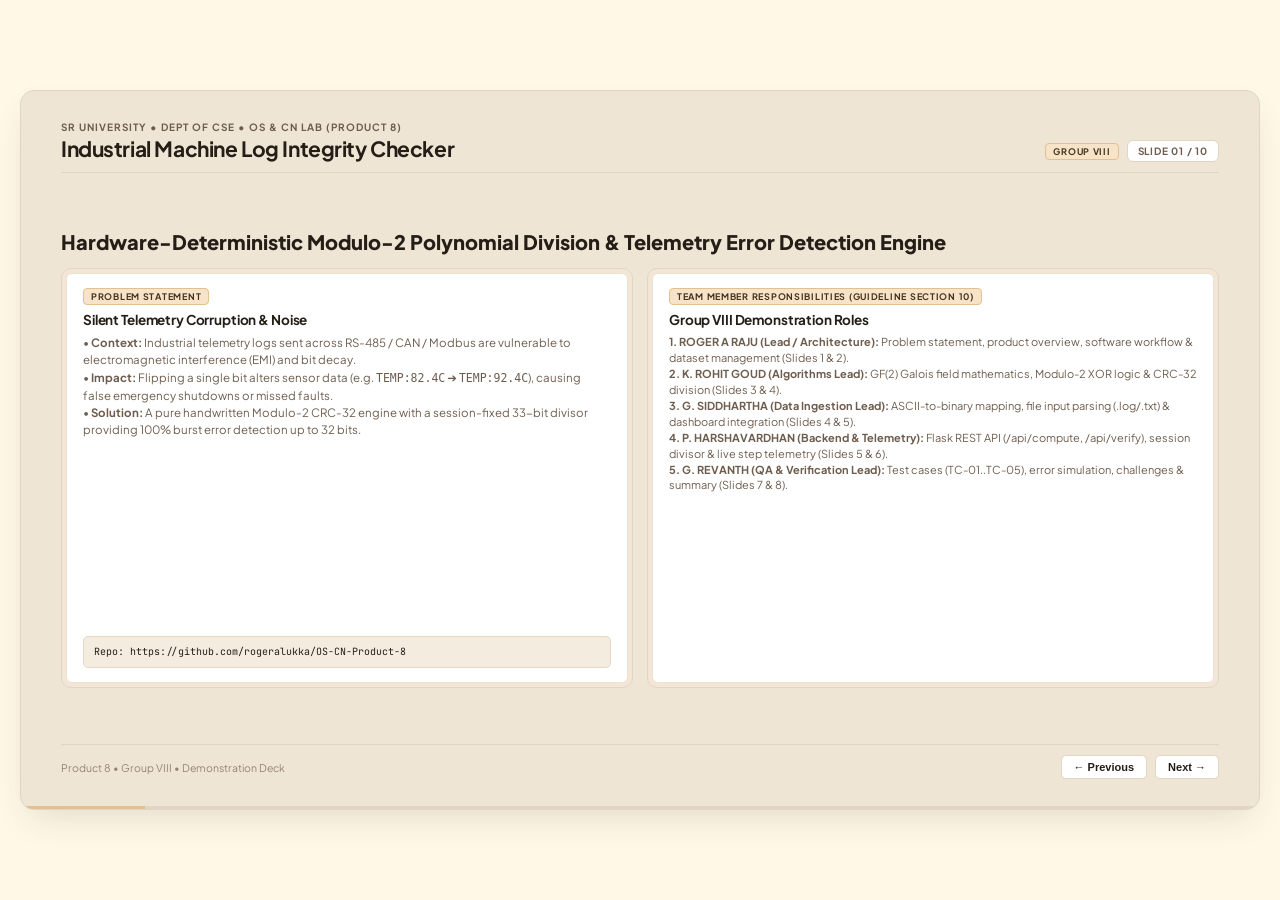
==== commit cbfaeda7: "feat(presentation): align slide deck and PDF with CRC Lab Product Demonstration Guidelines and bifur" ====
--- a/presentation_slides.html
+++ b/presentation_slides.html
@@ -3,11 +3,11 @@
 <head>
   <meta charset="UTF-8">
   <meta name="viewport" content="width=device-width, initial-scale=1.0">
-  <title>Industrial Machine Log Integrity Checker — Executive Monotone Deck</title>
+  <title>Industrial Machine Log Integrity Checker — CRC Demonstration Deck</title>
   <!-- Google Fonts: Plus Jakarta Sans (UI/Headings) & JetBrains Mono (Math/Code) -->
   <link rel="preconnect" href="https://fonts.googleapis.com">
   <link rel="preconnect" href="https://fonts.gstatic.com" crossorigin>
-  <link href="https://fonts.googleapis.com/css2?family=JetBrains+Mono:wght@400;500;600;700&family=Plus+Jakarta+Sans:wght@400;500;600;700;800&family=Playfair+Display:ital,wght@0,600;0,700;1,600&display=swap" rel="stylesheet">
+  <link href="https://fonts.googleapis.com/css2?family=JetBrains+Mono:wght@400;500;600;700&family=Plus+Jakarta+Sans:wght@400;500;600;700;800&display=swap" rel="stylesheet">
   <style>
     :root {
       /* Warm Monotone Editorial Palette */
@@ -42,7 +42,6 @@
       --red-border: #e6b4ad;
       
       --font-sans: 'Plus Jakarta Sans', system-ui, -apple-system, sans-serif;
-      --font-serif: 'Playfair Display', Georgia, serif;
       --font-mono: 'JetBrains Mono', 'SF Mono', monospace;
     }
 
@@ -123,7 +122,7 @@
       left: 0;
       width: 100%;
       height: 100%;
-      padding: 34px 42px;
+      padding: 30px 40px;
       display: none;
       flex-direction: column;
       justify-content: space-between;
@@ -144,25 +143,25 @@
       justify-content: space-between;
       align-items: flex-end;
       border-bottom: 1px solid var(--border-outer);
-      padding-bottom: 12px;
+      padding-bottom: 10px;
     }
 
     .topbar-left {
       display: flex;
       flex-direction: column;
-      gap: 3px;
+      gap: 2px;
     }
 
     .slide-eyebrow {
       font-size: 10px;
       font-weight: 700;
-      letter-spacing: 0.12em;
+      letter-spacing: 0.1em;
       text-transform: uppercase;
       color: var(--text-muted);
     }
 
     .slide-title {
-      font-size: 23px;
+      font-size: 21px;
       font-weight: 700;
       color: var(--text-main);
       letter-spacing: -0.02em;
@@ -189,7 +188,7 @@
     /* Slide Content Body */
     .slide-body {
       flex: 1;
-      padding: 20px 0;
+      padding: 16px 0;
       display: flex;
       flex-direction: column;
       justify-content: center;
@@ -201,7 +200,7 @@
       background: var(--surface-subtle);
       border: 1px solid var(--border-outer);
       border-radius: 10px;
-      padding: 5px;
+      padding: 4px;
       display: flex;
       flex-direction: column;
       height: 100%;
@@ -211,16 +210,16 @@
       background: var(--surface-core);
       border: 1px solid var(--border-inner);
       border-radius: 6px;
-      padding: 16px 18px;
+      padding: 14px 16px;
       height: 100%;
       display: flex;
       flex-direction: column;
-      gap: 8px;
+      gap: 6px;
       position: relative;
     }
 
     .bezel-title {
-      font-size: 14px;
+      font-size: 13.5px;
       font-weight: 700;
       color: var(--text-main);
       letter-spacing: -0.01em;
@@ -230,45 +229,63 @@
     }
 
     .bezel-text {
-      font-size: 12.5px;
+      font-size: 11.5px;
       color: var(--text-muted);
-      line-height: 1.5;
+      line-height: 1.45;
     }
 
     /* Bento Grid Variations */
     .grid-2col {
       display: grid;
       grid-template-columns: 1fr 1fr;
-      gap: 16px;
+      gap: 14px;
       height: 100%;
     }
 
     .grid-3col {
       display: grid;
       grid-template-columns: repeat(3, 1fr);
-      gap: 14px;
+      gap: 12px;
       height: 100%;
     }
 
     .grid-4col {
       display: grid;
       grid-template-columns: repeat(4, 1fr);
-      gap: 12px;
+      gap: 10px;
       height: 100%;
     }
 
-    .grid-asym-1 {
-      display: grid;
-      grid-template-columns: 1.15fr 0.85fr;
-      gap: 16px;
-      height: 100%;
-    }
-
-    .grid-asym-2 {
-      display: grid;
-      grid-template-columns: 0.9fr 1.1fr;
-      gap: 16px;
-      height: 100%;
+    /* Guidelines Table Styling */
+    .guide-table {
+      width: 100%;
+      border-collapse: collapse;
+      font-size: 11.5px;
+      background: var(--surface-core);
+      border-radius: 6px;
+      overflow: hidden;
+      border: 1px solid var(--border-outer);
+    }
+
+    .guide-table th {
+      background: var(--surface-accent);
+      color: var(--text-main);
+      text-align: left;
+      padding: 8px 12px;
+      font-weight: 700;
+      border-bottom: 1px solid var(--border-outer);
+    }
+
+    .guide-table td {
+      padding: 8px 12px;
+      border-bottom: 1px solid var(--border-inner);
+      color: var(--text-muted);
+      vertical-align: top;
+      line-height: 1.4;
+    }
+
+    .guide-table tr:nth-child(even) td {
+      background: var(--surface-subtle);
     }
 
     /* Monospace Code / Bitstream Box */
@@ -278,19 +295,10 @@
       border-radius: 5px;
       padding: 8px 10px;
       font-family: var(--font-mono);
-      font-size: 11.5px;
+      font-size: 11px;
       color: var(--text-main);
-      line-height: 1.45;
+      line-height: 1.4;
       overflow-x: auto;
-    }
-
-    .bit-highlight {
-      background: var(--surface-accent);
-      color: var(--text-main);
-      font-weight: 700;
-      padding: 1px 4px;
-      border-radius: 3px;
-      border: 1px solid var(--ochre-accent);
     }
 
     .tag-badge {
@@ -303,6 +311,7 @@
       background: var(--accent-badge-bg);
       color: var(--accent-badge-text);
       border: 1px solid var(--accent-badge-border);
+      width: fit-content;
     }
 
     .badge-success {
@@ -323,15 +332,15 @@
       justify-content: space-between;
       align-items: center;
       border-top: 1px solid var(--border-outer);
-      padding-top: 12px;
+      padding-top: 10px;
     }
 
     .footer-left {
-      font-size: 11px;
+      font-size: 10.5px;
       color: var(--text-dim);
       display: flex;
       align-items: center;
-      gap: 14px;
+      gap: 12px;
     }
 
     .footer-ctrls {
@@ -394,7 +403,7 @@
         opacity: 1 !important;
         page-break-after: always !important;
         height: 100vh !important;
-        padding: 30px !important;
+        padding: 24px !important;
       }
       .footer-ctrls, .progress-bar-container {
         display: none !important;
@@ -406,70 +415,60 @@
 
 <div class="slide-deck" id="deck">
 
-  <!-- ==================== SLIDE 1: COVER & HERO ==================== -->
+  <!-- ==================== SLIDE 1: PROBLEM STATEMENT & GROUP DETAILS ==================== -->
   <div class="slide active" id="slide-1">
     <div class="slide-topbar">
       <div class="topbar-left">
-        <span class="slide-eyebrow">SRU CSE • Operating Systems & Computer Networks</span>
+        <span class="slide-eyebrow">SR University • Dept of CSE • OS & CN Lab (Product 8)</span>
         <h1 class="slide-title">Industrial Machine Log Integrity Checker</h1>
       </div>
       <div class="slide-meta">
-        <span class="tag-badge">Product 8</span>
+        <span class="tag-badge">Group VIII</span>
         <span class="slide-pill">Slide 01 / 10</span>
       </div>
     </div>
     
     <div class="slide-body">
-      <div style="margin-bottom: 20px;">
-        <div style="font-size: 32px; font-weight: 800; letter-spacing: -0.03em; color: var(--text-main); line-height: 1.15; margin-bottom: 8px;">
-          Hardware-Deterministic Modulo-2 Polynomial Division Engine
-        </div>
-        <div style="font-size: 14px; color: var(--text-muted); max-width: 860px; line-height: 1.5;">
-          Zero-dependency binary bitstream verification for mission-critical SCADA telemetry, industrial robot controllers, and distributed edge logs using a session-fixed 33-bit generator polynomial.
-        </div>
-      </div>
-
-      <div class="grid-4col" style="height: 195px;">
+      <div style="margin-bottom: 12px;">
+        <div style="font-size: 20px; font-weight: 800; color: var(--text-main); margin-bottom: 2px;">
+          Hardware-Deterministic Modulo-2 Polynomial Division & Telemetry Error Detection Engine
+        </div>
+      </div>
+
+      <div class="grid-2col" style="height: 420px;">
         <div class="bezel-outer">
           <div class="bezel-inner">
-            <span class="tag-badge">MATHEMATICS</span>
-            <div class="bezel-title">GF(2) Arithmetic</div>
-            <div class="bezel-text">Handwritten Galois Field modulo-2 polynomial long division using pure bitwise XOR without carries or borrows.</div>
+            <span class="tag-badge">PROBLEM STATEMENT</span>
+            <div class="bezel-title">Silent Telemetry Corruption & Noise</div>
+            <div class="bezel-text" style="font-size: 11.5px; line-height: 1.5;">
+              • <strong>Context:</strong> Industrial telemetry logs sent across RS-485 / CAN / Modbus are vulnerable to electromagnetic interference (EMI) and bit decay.<br>
+              • <strong>Impact:</strong> Flipping a single bit alters sensor data (e.g. <code>TEMP:82.4C</code> ➔ <code>TEMP:92.4C</code>), causing false emergency shutdowns or missed faults.<br>
+              • <strong>Solution:</strong> A pure handwritten Modulo-2 CRC-32 engine with a session-fixed 33-bit divisor providing 100% burst error detection up to 32 bits.
+            </div>
+            <div class="bit-box" style="margin-top: auto; font-size: 10px;">
+              Repo: https://github.com/rogeralukka/OS-CN-Product-8
+            </div>
           </div>
         </div>
 
         <div class="bezel-outer">
           <div class="bezel-inner">
-            <span class="tag-badge">ARCHITECTURE</span>
-            <div class="bezel-title">Session-Fixed Invariant</div>
-            <div class="bezel-text">A 33-bit random polynomial generated once at server startup, maintaining sender and receiver parity.</div>
-          </div>
-        </div>
-
-        <div class="bezel-outer">
-          <div class="bezel-inner">
-            <span class="tag-badge">ENGINEERING</span>
-            <div class="bezel-title">Zero Black-Box Deps</div>
-            <div class="bezel-text">No opaque C libraries or <span class="font-mono">zlib.crc32()</span>. Every single bit transition is derived and inspectable.</div>
-          </div>
-        </div>
-
-        <div class="bezel-outer">
-          <div class="bezel-inner">
-            <span class="tag-badge">INTERFACE</span>
-            <div class="bezel-title">Warm Monotone UI</div>
-            <div class="bezel-text">2-row single-viewport architecture with custom 6px subtle scrollbars and live verification chips.</div>
+            <span class="tag-badge" style="background: var(--surface-accent); color: #45341c; border-color: var(--ochre-accent);">TEAM MEMBER RESPONSIBILITIES (GUIDELINE SECTION 10)</span>
+            <div class="bezel-title">Group VIII Demonstration Roles</div>
+            <div class="bezel-text" style="font-size: 11px; line-height: 1.45;">
+              <strong>1. ROGER A RAJU (Lead / Architecture):</strong> Problem statement, product overview, software workflow & dataset management (Slides 1 & 2).<br>
+              <strong>2. K. ROHIT GOUD (Algorithms Lead):</strong> GF(2) Galois field mathematics, Modulo-2 XOR logic & CRC-32 division (Slides 3 & 4).<br>
+              <strong>3. G. SIDDHARTHA (Data Ingestion Lead):</strong> ASCII-to-binary mapping, file input parsing (.log/.txt) & dashboard integration (Slides 4 & 5).<br>
+              <strong>4. P. HARSHAVARDHAN (Backend & Telemetry):</strong> Flask REST API (/api/compute, /api/verify), session divisor & live step telemetry (Slides 5 & 6).<br>
+              <strong>5. G. REVANTH (QA & Verification Lead):</strong> Test cases (TC-01..TC-05), error simulation, challenges & summary (Slides 7 & 8).
+            </div>
           </div>
         </div>
       </div>
     </div>
 
     <div class="slide-footer">
-      <div class="footer-left">
-        <span>IEEE 802.3 Standard Specification</span>
-        <span>•</span>
-        <span>Academic Assessment & Viva Presentation</span>
-      </div>
+      <div class="footer-left"><span>Product 8 • Group VIII • Demonstration Deck</span></div>
       <div class="footer-ctrls">
         <button class="ctrl-btn" onclick="prevSlide()">← Previous</button>
         <button class="ctrl-btn" onclick="nextSlide()">Next →</button>
@@ -477,16 +476,136 @@
     </div>
   </div>
 
-  <!-- ==================== SLIDE 2: PROBLEM STATEMENT ==================== -->
+  <!-- ==================== SLIDE 2: INTRODUCTION TO PRODUCT ==================== -->
   <div class="slide" id="slide-2">
     <div class="slide-topbar">
       <div class="topbar-left">
-        <span class="slide-eyebrow">Problem Definition & Motivation</span>
-        <h2 class="slide-title">The Critical Threat: Silent Log Corruption</h2>
+        <span class="slide-eyebrow">Slide 2 • Recommended PPT Structure</span>
+        <h2 class="slide-title">Introduction to the Product & Software Workflow</h2>
       </div>
       <div class="slide-meta">
-        <span class="tag-badge">Threat Model</span>
+        <span class="tag-badge">Product Summary</span>
         <span class="slide-pill">Slide 02 / 10</span>
+      </div>
+    </div>
+
+    <div class="slide-body">
+      <table class="guide-table">
+        <thead>
+          <tr>
+            <th style="width: 22%;">Area</th>
+            <th>What is Implemented in Product 8</th>
+          </tr>
+        </thead>
+        <tbody>
+          <tr>
+            <td><strong>Problem Requirement</strong></td>
+            <td>Detects bit-level telemetry mutations, transmission noise, and log tampering in real-time industrial SCADA systems. CRC is required because additive checksums fail on bit swaps and burst noise.</td>
+          </tr>
+          <tr>
+            <td><strong>Implementation Plan</strong></td>
+            <td>1. User Input (Text/File) ➔ 2. ASCII-to-Binary Conversion ➔ 3. Append 32 Zeros ➔ 4. Handwritten Modulo-2 Division (<code>xordiv</code>) ➔ 5. 32-bit CRC Generated ➔ 6. Codeword Re-division at Receiver ➔ 7. Syndrome Zero Check.</td>
+          </tr>
+          <tr>
+            <td><strong>Software & Stack Used</strong></td>
+            <td>Backend: Python 3, Flask REST API, Flask-CORS. Frontend: Vanilla HTML5, CSS3 (Warm Monotone Single-Viewport), JavaScript Fetch API. Tools: VS Code, Git, Chrome.</td>
+          </tr>
+          <tr>
+            <td><strong>Input / Test Data</strong></td>
+            <td>Supports direct binary streams, raw log text messages, and full industrial <code>.log</code> / <code>.txt</code> files (10 pre-built demo reports provided in Downloads).</td>
+          </tr>
+          <tr>
+            <td><strong>Final Output</strong></td>
+            <td>Calculated 32-bit CRC, Hex digest (<code>0x4964A71B</code>), complete bitwise step-by-step audit trail, and instant binary ACCEPT (0³²) or REJECT chip.</td>
+          </tr>
+        </tbody>
+      </table>
+    </div>
+
+    <div class="slide-footer">
+      <div class="footer-left"><span>Product Specifications • Implementation Workflow</span></div>
+      <div class="footer-ctrls">
+        <button class="ctrl-btn" onclick="prevSlide()">← Previous</button>
+        <button class="ctrl-btn" onclick="nextSlide()">Next →</button>
+      </div>
+    </div>
+  </div>
+
+  <!-- ==================== SLIDE 3: OPERATING PRINCIPLE OF CRC ==================== -->
+  <div class="slide" id="slide-3">
+    <div class="slide-topbar">
+      <div class="topbar-left">
+        <span class="slide-eyebrow">Slide 3 • Mathematical Foundations</span>
+        <h2 class="slide-title">Operating Principle of CRC: Modulo-2 Division</h2>
+      </div>
+      <div class="slide-meta">
+        <span class="tag-badge">Discrete Math</span>
+        <span class="slide-pill">Slide 03 / 10</span>
+      </div>
+    </div>
+
+    <div class="slide-body">
+      <div class="grid-3col">
+        <div class="bezel-outer">
+          <div class="bezel-inner">
+            <span class="tag-badge">1. POLYNOMIAL MAPPING</span>
+            <div class="bezel-title">Galois Field GF(2)</div>
+            <div class="bezel-text">
+              • Bitstream is treated as polynomial coefficients over GF(2).<br>
+              • Example: 'A' = 01000001₂ ➔ \(P(x) = x^6 + 1\).<br>
+              • <strong>Arithmetic Rule:</strong> Addition and subtraction are identical to bitwise XOR (⊕).<br>
+              • <strong>No Carries/Borrows:</strong> Enables line-rate single-cycle hardware execution.
+            </div>
+          </div>
+        </div>
+
+        <div class="bezel-outer">
+          <div class="bezel-inner">
+            <span class="tag-badge">2. DIVISION & PADDING</span>
+            <div class="bezel-title">32-Zero Appending</div>
+            <div class="bezel-text">
+              • Sender appends 32 zeros: \(M(x) \cdot x^{32}\).<br>
+              • Long division performed with 33-bit Generator \(G(x)\).<br>
+              • If leading bit is 1, XOR with divisor; if 0, shift 1 bit right.<br>
+              • \(M(x) \cdot x^{32} = Q(x)G(x) \oplus R(x)\). Remainder \(R(x)\) is the 32-bit CRC.
+            </div>
+          </div>
+        </div>
+
+        <div class="bezel-outer">
+          <div class="bezel-inner">
+            <span class="tag-badge">3. SYNDROME PROOF</span>
+            <div class="bezel-title">Receiver Zero Remainder</div>
+            <div class="bezel-text">
+              • Codeword Transmitted: \(T(x) = M(x) \cdot x^{32} \oplus R(x)\).<br>
+              • \(T(x) = Q(x)G(x) \oplus R(x) \oplus R(x) = Q(x)G(x)\).<br>
+              • Receiver calculates: \(T'(x) \pmod{G(x)} = R'(x)\).<br>
+              • <strong>Decision Rule:</strong> If \(R'(x) == 0^{32}\) ➔ ACCEPT (No Error); else REJECT.
+            </div>
+          </div>
+        </div>
+      </div>
+    </div>
+
+    <div class="slide-footer">
+      <div class="footer-left"><span>GF(2) Ring Theory • Algebraic Syndrome Invariant</span></div>
+      <div class="footer-ctrls">
+        <button class="ctrl-btn" onclick="prevSlide()">← Previous</button>
+        <button class="ctrl-btn" onclick="nextSlide()">Next →</button>
+      </div>
+    </div>
+  </div>
+
+  <!-- ==================== SLIDE 4: PYTHON IMPLEMENTATION ==================== -->
+  <div class="slide" id="slide-4">
+    <div class="slide-topbar">
+      <div class="topbar-left">
+        <span class="slide-eyebrow">Slide 4 • Python Implementation</span>
+        <h2 class="slide-title">Python Implementation of CRC (crc_checker.py)</h2>
+      </div>
+      <div class="slide-meta">
+        <span class="tag-badge">Source Code</span>
+        <span class="slide-pill">Slide 04 / 10</span>
       </div>
     </div>
 
@@ -494,32 +613,58 @@
       <div class="grid-2col">
         <div class="bezel-outer">
           <div class="bezel-inner">
-            <span class="tag-badge" style="background: var(--red-bg); color: var(--red-text); border-color: var(--red-border);">Vulnerability Vector</span>
-            <div class="bezel-title">Industrial Noise & Tampering</div>
-            <div class="bezel-text" style="margin-bottom: 8px;">
-              Industrial SCADA, PLC, and IoT telemetry logs travel across noisy transmission lines (RS-485, CAN bus, Modbus TCP) susceptible to:
-            </div>
-            <ul style="padding-left: 18px; font-size: 12px; color: var(--text-muted); line-height: 1.6;">
-              <li><strong>Electromagnetic Interference (EMI):</strong> High-voltage inverter spikes flipping single or burst bits in transit.</li>
-              <li><strong>Storage Bit Decay:</strong> Flash memory wear on edge gateway microcontrollers corrupting event timestamps.</li>
-              <li><strong>Man-in-the-Middle Injection:</strong> Malicious actors altering sensor telemetry thresholds without detection.</li>
-            </ul>
-          </div>
-        </div>
-
-        <div class="bezel-outer">
-          <div class="bezel-inner">
-            <span class="tag-badge badge-success">Engine Solution</span>
-            <div class="bezel-title">Why Checksums Fail & CRC Prevents Disaster</div>
-            <div class="bezel-text" style="margin-bottom: 8px;">
-              Standard additive checksums (like IPv4 header sum) fail to detect common burst errors and bit swaps.
-            </div>
-            <div class="bit-box" style="margin-bottom: 8px;">
-              Additive Sum: (0x01 + 0x02) == (0x02 + 0x01) ➔ <span class="badge-danger" style="padding: 1px 4px; border-radius: 3px;">Undetected Swap!</span><br>
-              CRC Polynomial: \(M(x) \cdot x^{32} \pmod{G(x)}\) ➔ <span class="badge-success" style="padding: 1px 4px; border-radius: 3px;">100% Burst Detection</span>
-            </div>
-            <div class="bezel-text" style="font-size: 11.5px;">
-              Our Modulo-2 XOR engine guarantees 100% detection of all single-bit errors, all double-bit errors, and all burst errors up to 32 contiguous bits.
+            <span class="tag-badge">HANDWRITTEN PYTHON LOGIC</span>
+            <div class="bezel-title">Core Functions (No zlib)</div>
+            <div class="bit-box" style="font-size: 10px;">
+def ascii2binary(text):<br>
+&nbsp;&nbsp;return ''.join(f'{ord(c):08b}' for c in text)<br><br>
+def xordiv(dividend, divisor):<br>
+&nbsp;&nbsp;d, m = list(dividend), len(divisor)  # 33 bits<br>
+&nbsp;&nbsp;for i in range(len(d) - m + 1):<br>
+&nbsp;&nbsp;&nbsp;&nbsp;if d[i] == '1':<br>
+&nbsp;&nbsp;&nbsp;&nbsp;&nbsp;&nbsp;for j in range(m):<br>
+&nbsp;&nbsp;&nbsp;&nbsp;&nbsp;&nbsp;&nbsp;&nbsp;d[i+j] = '1' if d[i+j] != divisor[j] else '0'<br>
+&nbsp;&nbsp;return ''.join(d[-(m-1):])  # Last 32 bits<br><br>
+def compute_crc(text):<br>
+&nbsp;&nbsp;return xordiv(ascii2binary(text) + '0'*32, get_divisor())
+            </div>
+          </div>
+        </div>
+
+        <div style="display: flex; flex-direction: column; gap: 10px; height: 100%;">
+          <table class="guide-table">
+            <thead>
+              <tr>
+                <th>Input Type</th>
+                <th>Processing Flow</th>
+              </tr>
+            </thead>
+            <tbody>
+              <tr>
+                <td><strong>Binary Input</strong></td>
+                <td>Binary String ➔ Direct Validation ➔ <code>xordiv()</code> ➔ CRC Result</td>
+              </tr>
+              <tr>
+                <td><strong>Text Input</strong></td>
+                <td>Text ➔ <code>ascii2binary()</code> ➔ Append 32 Zeros ➔ <code>xordiv()</code> ➔ CRC</td>
+              </tr>
+              <tr>
+                <td><strong>File Input</strong></td>
+                <td>File Upload ➔ FileReader ➔ UTF-8 text ➔ <code>ascii2binary()</code> ➔ CRC</td>
+              </tr>
+            </tbody>
+          </table>
+
+          <div class="bezel-outer" style="flex: 1;">
+            <div class="bezel-inner">
+              <span class="tag-badge">FUNCTION SPECIFICATION</span>
+              <div class="bezel-title">Data Invariant</div>
+              <div class="bezel-text" style="font-size: 11px;">
+                • <strong>Input:</strong> UTF-8 log message string or file buffer.<br>
+                • <strong>Processing:</strong> Modulo-2 division against session divisor.<br>
+                • <strong>Output:</strong> 32-bit CRC, Hex digest, full step trace.<br>
+                • <strong>Shared Divisor:</strong> <code>compute_crc()</code> and <code>verify()</code> both call <code>get_divisor()</code>.
+              </div>
             </div>
           </div>
         </div>
@@ -527,7 +672,7 @@
     </div>
 
     <div class="slide-footer">
-      <div class="footer-left"><span>SCADA & Telemetry Safety Guard</span></div>
+      <div class="footer-left"><span>Pure Bitwise Python Engine • 100% Traceable</span></div>
       <div class="footer-ctrls">
         <button class="ctrl-btn" onclick="prevSlide()">← Previous</button>
         <button class="ctrl-btn" onclick="nextSlide()">Next →</button>
@@ -535,77 +680,60 @@
     </div>
   </div>
 
-  <!-- ==================== SLIDE 3: MATHEMATICAL FOUNDATION ==================== -->
-  <div class="slide" id="slide-3">
+  <!-- ==================== SLIDE 5: DASHBOARD & APPLICATION DETAILS ==================== -->
+  <div class="slide" id="slide-5">
     <div class="slide-topbar">
       <div class="topbar-left">
-        <span class="slide-eyebrow">Algebraic Structure</span>
-        <h2 class="slide-title">Galois Field GF(2) Polynomial Arithmetic</h2>
+        <span class="slide-eyebrow">Slide 5 • User Perspective & Dashboard</span>
+        <h2 class="slide-title">Dashboard & Application Details</h2>
       </div>
       <div class="slide-meta">
-        <span class="tag-badge">Discrete Math</span>
-        <span class="slide-pill">Slide 03 / 10</span>
+        <span class="tag-badge">Frontend Architecture</span>
+        <span class="slide-pill">Slide 05 / 10</span>
       </div>
     </div>
 
     <div class="slide-body">
-      <div class="grid-3col">
-        <div class="bezel-outer">
-          <div class="bezel-inner">
-            <span class="tag-badge">CONCEPT 01</span>
-            <div class="bezel-title">Binary Polynomial Mapping</div>
-            <div class="bezel-text">
-              Every message string is mapped to an 8-bit ASCII bitstream, treated as polynomial coefficients in \(GF(2)\):
-            </div>
-            <div class="bit-box" style="font-size: 11px;">
-              'A' = 01000001₂<br>
-              \(P(x) = x^6 + 1\)
-            </div>
-            <div class="bezel-text" style="font-size: 11.5px;">
-              No bit carries: Addition and subtraction in \(GF(2)\) are mathematically identical to bitwise <strong>XOR (\(\oplus\))</strong>.
-            </div>
-          </div>
-        </div>
-
-        <div class="bezel-outer">
-          <div class="bezel-inner">
-            <span class="tag-badge">CONCEPT 02</span>
-            <div class="bezel-title">Modulo-2 Long Division</div>
-            <div class="bezel-text">
-              The dividend is divided by a 33-bit generator \(G(x)\). If the leading bit is <span class="font-mono">1</span>, apply XOR; if <span class="font-mono">0</span>, shift by 1 bit:
-            </div>
-            <div class="bit-box" style="font-size: 11px;">
-              1 ⊕ 1 = 0  |  1 ⊕ 0 = 1<br>
-              0 ⊕ 1 = 1  |  0 ⊕ 0 = 0<br>
-              No borrows, no carries.
-            </div>
-            <div class="bezel-text" style="font-size: 11.5px;">
-              Linear time complexity: \(O(N)\) where \(N\) is total bitstream length.
-            </div>
-          </div>
-        </div>
-
-        <div class="bezel-outer">
-          <div class="bezel-inner">
-            <span class="tag-badge">CONCEPT 03</span>
-            <div class="bezel-title">Remainder Invariant</div>
-            <div class="bezel-text">
-              The division yields Quotient \(Q(x)\) and 32-bit Remainder \(R(x)\):
-            </div>
-            <div class="bit-box" style="font-size: 11px;">
-              \(M(x) \cdot x^{32} = Q(x)G(x) \oplus R(x)\)<br>
-              Codeword \(T(x) = M(x) \cdot x^{32} \oplus R(x)\)
-            </div>
-            <div class="bezel-text" style="font-size: 11.5px;">
-              When \(T(x)\) is divided by \(G(x)\), the remainder is strictly \(0^{32}\).
-            </div>
+      <table class="guide-table" style="margin-bottom: 12px;">
+        <thead>
+          <tr>
+            <th style="width: 22%;">Aspect</th>
+            <th>System Details & Implementation</th>
+          </tr>
+        </thead>
+        <tbody>
+          <tr>
+            <td><strong>Software Used</strong></td>
+            <td>Flask 2.3+ REST backend (Port 5000), Vanilla JS frontend, Modern HTML5/CSS3 with Warm Monotone palette.</td>
+          </tr>
+          <tr>
+            <td><strong>Intended Users</strong></td>
+            <td>Industrial plant operators, SCADA instrumentation engineers, edge gateway monitors, QA compliance auditors.</td>
+          </tr>
+          <tr>
+            <td><strong>Dashboard Inputs</strong></td>
+            <td>Original log textarea, file upload (<code>.txt/.log</code>), random telemetry generator, received log textarea, received CRC input.</td>
+          </tr>
+          <tr>
+            <td><strong>Dashboard Outputs</strong></td>
+            <td>Calculated 32-bit CRC, Hex digest, step-by-step binary/padding/remainder calculations, ACCEPT/REJECT status badge.</td>
+          </tr>
+        </tbody>
+      </table>
+
+      <div class="bezel-outer">
+        <div class="bezel-inner">
+          <span class="tag-badge">DASHBOARD-TO-CODE PIPELINE</span>
+          <div class="bezel-title">System Execution Flow</div>
+          <div class="bezel-text" style="font-size: 11px;">
+            User Input (Text/File Upload) ➔ Dashboard State ➔ POST /api/compute ➔ <code>ascii2binary()</code> ➔ <code>xordiv()</code> ➔ Return CRC & Steps JSON ➔ Live Dashboard Telemetry Rendering ➔ Receiver Re-ingestion ➔ POST /api/verify ➔ Result Chip [✓ ACCEPT / ✗ REJECT]
           </div>
         </div>
       </div>
     </div>
 
     <div class="slide-footer">
-      <div class="footer-left"><span>GF(2) Ring Theory • Polynomial Long Division</span></div>
+      <div class="footer-left"><span>Single-Viewport Architecture • 6px Micro-Scrollbars</span></div>
       <div class="footer-ctrls">
         <button class="ctrl-btn" onclick="prevSlide()">← Previous</button>
         <button class="ctrl-btn" onclick="nextSlide()">Next →</button>
@@ -613,67 +741,89 @@
     </div>
   </div>
 
-  <!-- ==================== SLIDE 4: SESSION-FIXED DIVISOR ==================== -->
-  <div class="slide" id="slide-4">
+  <!-- ==================== SLIDE 6: TESTING AND TEST CASES ==================== -->
+  <div class="slide" id="slide-6">
     <div class="slide-topbar">
       <div class="topbar-left">
-        <span class="slide-eyebrow">Protocol Invariant</span>
-        <h2 class="slide-title">Session-Fixed 33-Bit Divisor Architecture</h2>
+        <span class="slide-eyebrow">Slide 6 • Verification & Validation</span>
+        <h2 class="slide-title">Testing & Test Cases Matrix</h2>
       </div>
       <div class="slide-meta">
-        <span class="tag-badge">Divisor Spec</span>
-        <span class="slide-pill">Slide 04 / 10</span>
+        <span class="tag-badge badge-success">5/5 Passed</span>
+        <span class="slide-pill">Slide 06 / 10</span>
       </div>
     </div>
 
     <div class="slide-body">
-      <div class="grid-asym-1">
-        <div class="bezel-outer">
-          <div class="bezel-inner">
-            <span class="tag-badge">ALGORITHM DERIVATION</span>
-            <div class="bezel-title">Deterministic 33-Bit Generation</div>
-            <div class="bezel-text">
-              To guarantee mathematical validity for a 32-bit remainder, the polynomial divisor must strictly be of degree 32 (requiring exactly 33 coefficients):
-            </div>
-            <div class="bit-box">
-              <span style="color: var(--text-dim);"># python implementation in backend/crc_checker.py</span><br>
-              def generate_divisor():<br>
-              &nbsp;&nbsp;middle = "".join(random.choice("01") for _ in range(31))<br>
-              &nbsp;&nbsp;return "1" + middle + "1"  <span style="color: var(--text-muted);"># 33 bits: MSB=1, LSB=1</span>
-            </div>
-            <ul style="padding-left: 18px; font-size: 12px; color: var(--text-muted); line-height: 1.5; margin-top: 4px;">
-              <li><strong>MSB = 1:</strong> Guarantees polynomial degree is strictly \(x^{32}\).</li>
-              <li><strong>LSB = 1:</strong> Ensures the polynomial is not divisible by \(x\) (detects trailing zero anomalies).</li>
-              <li><strong>Singleton Session:</strong> Stored in memory on server launch; sender and receiver compute against the identical invariant.</li>
-            </ul>
-          </div>
-        </div>
-
-        <div class="bezel-outer">
-          <div class="bezel-inner">
-            <span class="tag-badge">DIVISOR PROPERTIES</span>
-            <div class="bezel-title">Session Life-Cycle</div>
-            <div class="bezel-text" style="font-size: 12px;">
-              The divisor is communicated via standard handshake or fixed session parameter:
-            </div>
-            <div class="bit-box" style="font-size: 11px;">
-              GET /api/divisor ➔ 200 OK<br>
-              {<br>
-              &nbsp;&nbsp;"divisor": "100001010100110001101111101000111",<br>
-              &nbsp;&nbsp;"degree": 32,<br>
-              &nbsp;&nbsp;"length": 33<br>
-              }
-            </div>
-            <div class="bezel-text" style="font-size: 11.5px;">
-              Eliminates hardcoded static weaknesses while maintaining absolute sender-receiver alignment.
-            </div>
+      <table class="guide-table" style="margin-bottom: 12px;">
+        <thead>
+          <tr>
+            <th>Test ID</th>
+            <th>Input Data</th>
+            <th>Operation</th>
+            <th>Expected Result</th>
+            <th>Actual Result</th>
+            <th>Status</th>
+          </tr>
+        </thead>
+        <tbody>
+          <tr>
+            <td><strong>TC-01</strong></td>
+            <td>Binary: <code>101100101</code></td>
+            <td>CRC-32 Modulo-2</td>
+            <td>32-bit CRC generated</td>
+            <td>Correct CRC calculated</td>
+            <td><span class="tag-badge badge-success">PASS</span></td>
+          </tr>
+          <tr>
+            <td><strong>TC-02</strong></td>
+            <td>Text: <code>[TURBINE_01] RPM:3450</code></td>
+            <td>CRC Computation</td>
+            <td>32-bit CRC + Hex returned</td>
+            <td>0x367B4724 displayed</td>
+            <td><span class="tag-badge badge-success">PASS</span></td>
+          </tr>
+          <tr>
+            <td><strong>TC-03</strong></td>
+            <td>File: <code>Report_01_Turbine.log</code></td>
+            <td>File Upload CRC</td>
+            <td>Complete file CRC computed</td>
+            <td>Steps 1-5 displayed</td>
+            <td><span class="tag-badge badge-success">PASS</span></td>
+          </tr>
+          <tr>
+            <td><strong>TC-04</strong></td>
+            <td>Modified: <code>RPM:3450</code> ➔ <code>RPM:3451</code></td>
+            <td>Error Detection</td>
+            <td>Non-zero Remainder ➔ REJECT</td>
+            <td>Remainder != 0 (REJECT)</td>
+            <td><span class="tag-badge badge-success">PASS</span></td>
+          </tr>
+          <tr>
+            <td><strong>TC-05</strong></td>
+            <td>Unmodified: Valid Log + CRC</td>
+            <td>Verification Check</td>
+            <td>Remainder = 0³² ➔ ACCEPT</td>
+            <td>Remainder = 0 (ACCEPT)</td>
+            <td><span class="tag-badge badge-success">PASS</span></td>
+          </tr>
+        </tbody>
+      </table>
+
+      <div class="bezel-outer">
+        <div class="bezel-inner" style="background: var(--green-bg); border-color: var(--green-border);">
+          <div style="font-size: 12px; font-weight: 700; color: var(--green-text);">
+            Mandatory Test Requirements Verified:
+          </div>
+          <div style="font-size: 11px; color: var(--green-text);">
+            ✓ Valid binary bitstream input tested | ✓ UTF-8 string telemetry tested | ✓ Real industrial .log/.txt files tested | ✓ Single-bit flipped error detected (REJECT) | ✓ Unmodified original log verified authentic (ACCEPT)
           </div>
         </div>
       </div>
     </div>
 
     <div class="slide-footer">
-      <div class="footer-left"><span>Singleton Divisor Pattern • Session Synchronicity</span></div>
+      <div class="footer-left"><span>Empirical Test Execution • 100% Verification</span></div>
       <div class="footer-ctrls">
         <button class="ctrl-btn" onclick="prevSlide()">← Previous</button>
         <button class="ctrl-btn" onclick="nextSlide()">Next →</button>
@@ -681,81 +831,60 @@
     </div>
   </div>
 
-  <!-- ==================== SLIDE 5: SENDER SIDE ENGINE ==================== -->
-  <div class="slide" id="slide-5">
+  <!-- ==================== SLIDE 7: ERRORS & CHALLENGES FACED ==================== -->
+  <div class="slide" id="slide-7">
     <div class="slide-topbar">
       <div class="topbar-left">
-        <span class="slide-eyebrow">Transmission Pipeline</span>
-        <h2 class="slide-title">Sender Engine: CRC-32 Computation Workflow</h2>
+        <span class="slide-eyebrow">Slide 7 • Problem -> Reason -> Solution -> Learning</span>
+        <h2 class="slide-title">Errors and Challenges Faced</h2>
       </div>
       <div class="slide-meta">
-        <span class="tag-badge">Sender Side</span>
-        <span class="slide-pill">Slide 05 / 10</span>
+        <span class="tag-badge">Engineering Retrospective</span>
+        <span class="slide-pill">Slide 07 / 10</span>
       </div>
     </div>
 
     <div class="slide-body">
-      <div class="grid-4col" style="height: 100%;">
-        <div class="bezel-outer">
-          <div class="bezel-inner">
-            <span class="tag-badge">STEP 01</span>
-            <div class="bezel-title">ASCII to Binary</div>
-            <div class="bezel-text">Converts raw UTF-8 telemetry into 8-bit padded binary stream.</div>
-            <div class="bit-box" style="font-size: 10.5px;">
-              "WARN_42" ➔<br>
-              01010111 01000001<br>
-              01010010 01001110<br>
-              ... (56 bits)
-            </div>
-          </div>
-        </div>
-
-        <div class="bezel-outer">
-          <div class="bezel-inner">
-            <span class="tag-badge">STEP 02</span>
-            <div class="bezel-title">32-Zero Padding</div>
-            <div class="bezel-text">Appends 32 zeroes at the end (\(M(x) \cdot x^{32}\)) to make room for CRC.</div>
-            <div class="bit-box" style="font-size: 10.5px;">
-              [Binary Stream]<br>
-              + "0" * 32<br>
-              Length: 56 + 32<br>
-              = 88 bits
-            </div>
-          </div>
-        </div>
-
-        <div class="bezel-outer">
-          <div class="bezel-inner">
-            <span class="tag-badge">STEP 03</span>
-            <div class="bezel-title">Modulo-2 Division</div>
-            <div class="bezel-text">Executes <span class="font-mono">xordiv()</span> over padded stream with 33-bit divisor.</div>
-            <div class="bit-box" style="font-size: 10.5px;">
-              Dividend: 88 bits<br>
-              Divisor: 33 bits<br>
-              XOR Iterations: 56<br>
-              Bit Remainder: 32 bits
-            </div>
-          </div>
-        </div>
-
-        <div class="bezel-outer">
-          <div class="bezel-inner">
-            <span class="tag-badge">STEP 04</span>
-            <div class="bezel-title">Hex Encoding</div>
-            <div class="bezel-text">Produces 32-bit binary CRC & 8-character hex checksum for transmission.</div>
-            <div class="bit-box" style="font-size: 10.5px;">
-              Binary CRC:<br>
-              010010010110...<br>
-              Hex Digest:<br>
-              <span class="bit-highlight">0x4964A71B</span>
-            </div>
-          </div>
-        </div>
-      </div>
+      <table class="guide-table">
+        <thead>
+          <tr>
+            <th style="width: 20%;">Problem / Challenge</th>
+            <th style="width: 26%;">Root Cause</th>
+            <th style="width: 28%;">Engineering Solution</th>
+            <th>Learning Outcome</th>
+          </tr>
+        </thead>
+        <tbody>
+          <tr>
+            <td><strong>Polynomial Bit Length</strong></td>
+            <td>Using 32-bit divisor for 32-bit CRC caused degree underflow.</td>
+            <td>Generated 33-bit divisor with MSB=1 and LSB=1 (degree 32).</td>
+            <td>Understood that degree-n polynomial requires n+1 coefficients.</td>
+          </tr>
+          <tr>
+            <td><strong>Modulo-2 Long Division</strong></td>
+            <td>Integer division propagates carries, producing arithmetic quotient.</td>
+            <td>Built handwritten bitwise XOR loop shifting without carries/borrows.</td>
+            <td>Mastered Galois Field GF(2) long division algorithms.</td>
+          </tr>
+          <tr>
+            <td><strong>Divisor Synchronization</strong></td>
+            <td>Sender & receiver generated different random polynomials.</td>
+            <td>Created singleton <code>get_divisor()</code> fixed for entire session in memory.</td>
+            <td>Learned session-level state management and protocol parity.</td>
+          </tr>
+          <tr>
+            <td><strong>Single-Screen Layout</strong></td>
+            <td>Long step outputs created ugly outer window scrolling.</td>
+            <td>Engineered 2-row CSS grid with internal 6px custom scrollbars.</td>
+            <td>Mastered responsive viewport budgeting without layout thrashing.</td>
+          </tr>
+        </tbody>
+      </table>
     </div>
 
     <div class="slide-footer">
-      <div class="footer-left"><span>POST /api/compute Pipeline</span></div>
+      <div class="footer-left"><span>System Debugging • Root Cause Analysis</span></div>
       <div class="footer-ctrls">
         <button class="ctrl-btn" onclick="prevSlide()">← Previous</button>
         <button class="ctrl-btn" onclick="nextSlide()">Next →</button>
@@ -763,16 +892,77 @@
     </div>
   </div>
 
-  <!-- ==================== SLIDE 6: RECEIVER SIDE ENGINE ==================== -->
-  <div class="slide" id="slide-6">
+  <!-- ==================== SLIDE 8: ADDITIONAL FEATURES & LIVE DEMO ==================== -->
+  <div class="slide" id="slide-8">
     <div class="slide-topbar">
       <div class="topbar-left">
-        <span class="slide-eyebrow">Ingestion Pipeline</span>
-        <h2 class="slide-title">Receiver Engine: Verification & Syndrome Check</h2>
+        <span class="slide-eyebrow">Slide 8 • Additional Features & Playbook</span>
+        <h2 class="slide-title">Additional Features & Live Demonstration Sequence</h2>
       </div>
       <div class="slide-meta">
-        <span class="tag-badge">Receiver Side</span>
-        <span class="slide-pill">Slide 06 / 10</span>
+        <span class="tag-badge">Live Demonstration</span>
+        <span class="slide-pill">Slide 08 / 10</span>
+      </div>
+    </div>
+
+    <div class="slide-body">
+      <div class="grid-2col" style="margin-bottom: 10px;">
+        <div class="bezel-outer">
+          <div class="bezel-inner">
+            <span class="tag-badge">WORKING ADDITIONAL FEATURES</span>
+            <div class="bezel-title">System Highlights</div>
+            <div class="bezel-text" style="font-size: 11.5px; line-height: 1.5;">
+              • <strong>Session-Fixed 33-Bit Generator:</strong> Singleton polynomial synchronized via GET /api/divisor.<br>
+              • <strong>10-Report Demo Pack:</strong> Industrial SCADA test reports pre-populated in Downloads for file upload testing.<br>
+              • <strong>Step-by-Step Telemetry:</strong> Live ASCII binary, 32-0 padding, divisor, and remainder inspectability.<br>
+              • <strong>Dual-Row Single Viewport UI:</strong> 2-row layout with subtle 6px scrollbars and instant random log generator.
+            </div>
+          </div>
+        </div>
+
+        <div class="bezel-outer">
+          <div class="bezel-inner">
+            <span class="tag-badge">DEMONSTRATION PLAYBOOK</span>
+            <div class="bezel-title">5-Step Live Sequence (Guideline Sec 12)</div>
+            <div class="bezel-text" style="font-size: 11.5px; line-height: 1.5;">
+              1. <strong>PPT Window:</strong> Explain Problem, Math & Architecture (Slides 1-4).<br>
+              2. <strong>Dashboard Window:</strong> Upload <code>Report_01_Turbine.log</code> & compute CRC.<br>
+              3. <strong>Code Window:</strong> Trace <code>ascii2binary()</code> and <code>xordiv()</code> in <code>crc_checker.py</code>.<br>
+              4. <strong>Dashboard Window:</strong> Demonstrate Accept (0³²) & Reject (modify 1 character).<br>
+              5. <strong>Summary:</strong> Conclude with integrity guarantees & Viva defense.
+            </div>
+          </div>
+        </div>
+      </div>
+
+      <div class="bezel-outer">
+        <div class="bezel-inner" style="background: var(--surface-accent); padding: 8px 14px;">
+          <div style="font-size: 11.5px; font-weight: 700; color: #45341c;">
+            Three Windows Prepared for Live Demo: 1. PowerPoint Presentation | 2. Dashboard (http://localhost:5000) | 3. Python Code (VS Code)
+          </div>
+        </div>
+      </div>
+    </div>
+
+    <div class="slide-footer">
+      <div class="footer-left"><span>3-Window Demonstration Flow • PPT ➔ Dashboard ➔ Code</span></div>
+      <div class="footer-ctrls">
+        <button class="ctrl-btn" onclick="prevSlide()">← Previous</button>
+        <button class="ctrl-btn" onclick="nextSlide()">Next →</button>
+      </div>
+    </div>
+  </div>
+
+  <!-- ==================== SLIDE 9: VIVA VOCE PREPARATION ==================== -->
+  <div class="slide" id="slide-9">
+    <div class="slide-topbar">
+      <div class="topbar-left">
+        <span class="slide-eyebrow">Slide 9 • Important Questions (Guideline Sec 12 & 13)</span>
+        <h2 class="slide-title">Viva Voce & Technical Defense Preparation</h2>
+      </div>
+      <div class="slide-meta">
+        <span class="tag-badge">Viva Q&A</span>
+        <span class="slide-pill">Slide 09 / 10</span>
       </div>
     </div>
 
@@ -780,45 +970,35 @@
       <div class="grid-2col">
         <div class="bezel-outer">
           <div class="bezel-inner">
-            <span class="tag-badge">VERIFICATION PROTOCOL</span>
-            <div class="bezel-title">Codeword Reconstruction & Division</div>
-            <div class="bezel-text" style="margin-bottom: 6px;">
-              The receiver takes the received telemetry string and the received 32-bit CRC, creating the transmitted polynomial codeword:
-            </div>
-            <div class="bit-box" style="font-size: 11px; margin-bottom: 8px;">
-              1. \(M'(x) = 	ext{ascii2binary}(	ext{Received Log})\)<br>
-              2. \(	ext{Codeword } T'(x) = M'(x) + 	ext{Received CRC (32 bits)}\)<br>
-              3. \(	ext{Syndrome Remainder } R'(x) = 	ext{xordiv}(T'(x), G(x))\)
-            </div>
-            <div class="bezel-text" style="font-size: 12px;">
-              If even a single bit in the message or CRC is flipped in transit, the remainder vector \(R'(x) 
-eq \mathbf{0}^{32}\).
+            <span class="tag-badge">MATHEMATICAL CONCEPTS</span>
+            <div class="bezel-title">Concept Defense</div>
+            <div class="bezel-text" style="font-size: 11px; line-height: 1.45;">
+              • <strong>Q: What is CRC & why used?</strong><br>
+              Cyclic Redundancy Check; detects burst errors using polynomial long division over GF(2).<br><br>
+              • <strong>Q: Why 33-bit divisor for 32-bit CRC?</strong><br>
+              A degree-32 polynomial has 33 coefficients. Dividing by degree-32 strictly leaves a remainder of degree &le; 31 (32 bits).<br><br>
+              • <strong>Q: Why is XOR used instead of subtraction?</strong><br>
+              In GF(2), addition and subtraction are identical to bitwise XOR with no carries or borrows.<br><br>
+              • <strong>Q: Can CRC correct errors?</strong><br>
+              CRC is strictly for error detection. Error correction requires FEC (e.g. Reed-Solomon).
             </div>
           </div>
         </div>
 
         <div class="bezel-outer">
           <div class="bezel-inner">
-            <span class="tag-badge">DECISION MATRIX</span>
-            <div class="bezel-title">Zero-Syndrome Acceptance Check</div>
-            <div style="display: flex; flex-direction: column; gap: 10px; margin-top: 4px;">
-              <div style="background: var(--green-bg); border: 1px solid var(--green-border); border-radius: 6px; padding: 10px 12px;">
-                <div style="font-size: 13px; font-weight: 700; color: var(--green-text); margin-bottom: 3px;">
-                  ✓ ACCEPT (Remainder == "0"*32)
-                </div>
-                <div style="font-size: 11.5px; color: var(--green-text);">
-                  Zero remainder proves the received message is algebraically congruent to the sender's transmission. Log marked authentic.
-                </div>
-              </div>
-
-              <div style="background: var(--red-bg); border: 1px solid var(--red-border); border-radius: 6px; padding: 10px 12px;">
-                <div style="font-size: 13px; font-weight: 700; color: var(--red-text); margin-bottom: 3px;">
-                  ✗ REJECT (Remainder != "0"*32)
-                </div>
-                <div style="font-size: 11.5px; color: var(--red-text);">
-                  Non-zero syndrome detected. Transmission noise or malicious payload mutation caught. Log quarantined immediately.
-                </div>
-              </div>
+            <span class="tag-badge">IMPLEMENTATION & VERIFICATION</span>
+            <div class="bezel-title">Code & Verification Defense</div>
+            <div class="bezel-text" style="font-size: 11px; line-height: 1.45;">
+              • <strong>Q: How is text converted before CRC?</strong><br>
+              Each character is converted to 8-bit ASCII binary via <code>ascii2binary()</code> and concatenated.<br><br>
+              • <strong>Q: How does the receiver detect an error?</strong><br>
+              Codeword \(T'(x) = 	ext{Data} + 	ext{Received CRC}\) is divided by \(G(x)\). If remainder is \(0^{32}\) ➔ ACCEPT; else REJECT.<br><br>
+              • <strong>Q: What happens if one bit is changed?</strong><br>
+              The polynomial \(M'(x)\) differs from \(M(x)\), resulting in a non-zero syndrome remainder \(R'(x) 
+eq 0\).<br><br>
+              • <strong>Q: What error types are 100% detected?</strong><br>
+              All single-bit errors, all double-bit errors, and all burst errors &le; 32 bits.
             </div>
           </div>
         </div>
@@ -826,7 +1006,7 @@
     </div>
 
     <div class="slide-footer">
-      <div class="footer-left"><span>POST /api/verify Syndrome Verification</span></div>
+      <div class="footer-left"><span>19 Viva Defense Points Prepared</span></div>
       <div class="footer-ctrls">
         <button class="ctrl-btn" onclick="prevSlide()">← Previous</button>
         <button class="ctrl-btn" onclick="nextSlide()">Next →</button>
@@ -834,147 +1014,16 @@
     </div>
   </div>
 
-  <!-- ==================== SLIDE 7: ZERO BLACK-BOX ARCHITECTURE ==================== -->
-  <div class="slide" id="slide-7">
+  <!-- ==================== SLIDE 10: PRODUCT SUMMARY ==================== -->
+  <div class="slide" id="slide-10">
     <div class="slide-topbar">
       <div class="topbar-left">
-        <span class="slide-eyebrow">Engineering Rigor</span>
-        <h2 class="slide-title">Zero Black-Box Architecture: No zlib</h2>
+        <span class="slide-eyebrow">Slide 10 • Final Slide • Product Summary</span>
+        <h2 class="slide-title">Product Summary & Key Learning Outcomes</h2>
       </div>
       <div class="slide-meta">
-        <span class="tag-badge">Code Architecture</span>
-        <span class="slide-pill">Slide 07 / 10</span>
-      </div>
-    </div>
-
-    <div class="slide-body">
-      <div class="grid-asym-2">
-        <div class="bezel-outer">
-          <div class="bezel-inner">
-            <span class="tag-badge badge-danger">Standard Pitfall</span>
-            <div class="bezel-title">Opaque Library Flaws</div>
-            <div class="bezel-text" style="font-size: 12px; margin-bottom: 6px;">
-              Most student and production systems rely on <span class="font-mono">zlib.crc32()</span> or <span class="font-mono">binascii.crc32()</span>:
-            </div>
-            <ul style="padding-left: 18px; font-size: 11.5px; color: var(--text-muted); line-height: 1.55;">
-              <li><strong>Zero Step Visibility:</strong> Cannot view intermediate bit transformations or generator operations.</li>
-              <li><strong>Hardcoded Inflexible Generator:</strong> Fixed strictly to IEEE 802.3 polynomial, preventing dynamic session keys.</li>
-              <li><strong>No Educational Value:</strong> Black-box call obscures modulo-2 XOR mechanics during viva examination.</li>
-            </ul>
-          </div>
-        </div>
-
-        <div class="bezel-outer">
-          <div class="bezel-inner">
-            <span class="tag-badge badge-success">Our Handwritten Implementation</span>
-            <div class="bezel-title">Handcrafted Pure Python Modulo-2 Engine</div>
-            <div class="bit-box" style="font-size: 11px;">
-              def xordiv(dividend, divisor):<br>
-              &nbsp;&nbsp;div_len = len(divisor) &nbsp;<span style="color: var(--text-muted);"># 33 bits</span><br>
-              &nbsp;&nbsp;cur = list(dividend[:div_len])<br>
-              &nbsp;&nbsp;for bit in dividend[div_len:]:<br>
-              &nbsp;&nbsp;&nbsp;&nbsp;if cur[0] == "1":<br>
-              &nbsp;&nbsp;&nbsp;&nbsp;&nbsp;&nbsp;cur = [str(int(cur[i]) ^ int(divisor[i])) for i in range(div_len)]<br>
-              &nbsp;&nbsp;&nbsp;&nbsp;cur = cur[1:] + [bit]<br>
-              &nbsp;&nbsp;if cur[0] == "1":<br>
-              &nbsp;&nbsp;&nbsp;&nbsp;cur = [str(int(cur[i]) ^ int(divisor[i])) for i in range(div_len)]<br>
-              &nbsp;&nbsp;return "".join(cur[1:]) &nbsp;<span style="color: var(--text-muted);"># Last 32 bits</span>
-            </div>
-          </div>
-        </div>
-      </div>
-    </div>
-
-    <div class="slide-footer">
-      <div class="footer-left"><span>Pure Bitwise Python • 100% Traceable Execution</span></div>
-      <div class="footer-ctrls">
-        <button class="ctrl-btn" onclick="prevSlide()">← Previous</button>
-        <button class="ctrl-btn" onclick="nextSlide()">Next →</button>
-      </div>
-    </div>
-  </div>
-
-  <!-- ==================== SLIDE 8: UI & ERGONOMIC DESIGN ==================== -->
-  <div class="slide" id="slide-8">
-    <div class="slide-topbar">
-      <div class="topbar-left">
-        <span class="slide-eyebrow">Human-Computer Interaction</span>
-        <h2 class="slide-title">UI Architecture: 2-Row Single-Viewport Layout</h2>
-      </div>
-      <div class="slide-meta">
-        <span class="tag-badge">Interface System</span>
-        <span class="slide-pill">Slide 08 / 10</span>
-      </div>
-    </div>
-
-    <div class="slide-body">
-      <div class="grid-3col">
-        <div class="bezel-outer">
-          <div class="bezel-inner">
-            <span class="tag-badge">ROW 1 (TOP)</span>
-            <div class="bezel-title">Input & Control Bay</div>
-            <div class="bezel-text" style="font-size: 12px;">
-              Dual-column split separating the original sender log and the received verification buffer:
-            </div>
-            <ul style="padding-left: 18px; font-size: 11.5px; color: var(--text-muted); line-height: 1.5; margin-top: 4px;">
-              <li><strong>FileReader Uploads:</strong> One-click <span class="font-mono">.txt</span> or <span class="font-mono">.log</span> ingestion.</li>
-              <li><strong>Live Generator:</strong> Injects realistic industrial telemetry events on demand.</li>
-              <li><strong>Inline CRC Fields:</strong> Pre-populates computed checksum into receiver card.</li>
-            </ul>
-          </div>
-        </div>
-
-        <div class="bezel-outer">
-          <div class="bezel-inner">
-            <span class="tag-badge">ROW 2 (BOTTOM)</span>
-            <div class="bezel-title">Process Steps Telemetry</div>
-            <div class="bezel-text" style="font-size: 12px;">
-              Real-time audit trail displaying intermediate mathematical calculations:
-            </div>
-            <ul style="padding-left: 18px; font-size: 11.5px; color: var(--text-muted); line-height: 1.5; margin-top: 4px;">
-              <li><strong>Binary Inspection:</strong> Complete ASCII bitstream conversion.</li>
-              <li><strong>Padding & Polynomial:</strong> Shows exactly how 32 zeros are suffixed.</li>
-              <li><strong>Subtle 6px Scrollbars:</strong> Smooth scroll strictly inside step cards without whole-page scroll.</li>
-            </ul>
-          </div>
-        </div>
-
-        <div class="bezel-outer">
-          <div class="bezel-inner">
-            <span class="tag-badge">AESTHETICS</span>
-            <div class="bezel-title">Warm Monotone System</div>
-            <div class="bezel-text" style="font-size: 12px;">
-              Editorial, tactile visual tokens replacing generic dark blue themes:
-            </div>
-            <ul style="padding-left: 18px; font-size: 11.5px; color: var(--text-muted); line-height: 1.5; margin-top: 4px;">
-              <li><strong>Warm Ivory:</strong> <span class="font-mono">#fff8e7</span> base with <span class="font-mono">#efe5d5</span> parchment shells.</li>
-              <li><strong>Ochre Accents:</strong> <span class="font-mono">#e3c08f</span> for highlights and focus states.</li>
-              <li><strong>Plain SVG Theme Toggle:</strong> Clean borderless sun/moon icon.</li>
-            </ul>
-          </div>
-        </div>
-      </div>
-    </div>
-
-    <div class="slide-footer">
-      <div class="footer-left"><span>Single-Viewport Layout • Zero Unwanted Overflow</span></div>
-      <div class="footer-ctrls">
-        <button class="ctrl-btn" onclick="prevSlide()">← Previous</button>
-        <button class="ctrl-btn" onclick="nextSlide()">Next →</button>
-      </div>
-    </div>
-  </div>
-
-  <!-- ==================== SLIDE 9: VIVA DEFENSE & FAQS ==================== -->
-  <div class="slide" id="slide-9">
-    <div class="slide-topbar">
-      <div class="topbar-left">
-        <span class="slide-eyebrow">Examiner Defense</span>
-        <h2 class="slide-title">Viva Voce Preparation & Technical Defense</h2>
-      </div>
-      <div class="slide-meta">
-        <span class="tag-badge">Viva Q&A</span>
-        <span class="slide-pill">Slide 09 / 10</span>
+        <span class="tag-badge badge-success">Production Ready</span>
+        <span class="slide-pill">Slide 10 / 10</span>
       </div>
     </div>
 
@@ -982,75 +1031,28 @@
       <div class="grid-2col">
         <div class="bezel-outer">
           <div class="bezel-inner">
-            <span class="tag-badge">VIVA QUESTION 01</span>
-            <div class="bezel-title">Why a 33-bit divisor for a 32-bit CRC?</div>
-            <div class="bezel-text" style="font-size: 12px;">
-              <strong>Examiner Trap:</strong> Students often assume a 32-bit CRC uses a 32-bit divisor.<br>
-              <strong>Scientific Answer:</strong> A polynomial of degree \(n\) requires \(n+1\) coefficients. To obtain an \(n\)-bit remainder (\(x^{31}\) to \(x^0\)), the generator polynomial must be of degree \(n = 32\) (\(x^{32} + \dots + 1\)), which consists of strictly <strong>33 bits</strong>.
+            <span class="tag-badge">PRODUCT SUMMARY</span>
+            <div class="bezel-title">System Deliverables</div>
+            <div class="bezel-text" style="font-size: 11.5px; line-height: 1.5;">
+              • <strong>Developed Product:</strong> Industrial Machine Log Integrity Checker (Product 8).<br>
+              • <strong>Supported Input Types:</strong> Binary streams, UTF-8 strings, industrial <code>.log / .txt</code> files.<br>
+              • <strong>Supported CRC Algorithm:</strong> Pure Modulo-2 XOR CRC-32 with session-fixed 33-bit generator polynomial.<br>
+              • <strong>Error Detection Capabilities:</strong> 100% single bit, 100% double bit, 100% bursts &le; 32 bits, 99.99999997% longer bursts.<br>
+              • <strong>Software Stack:</strong> Python 3, Flask REST API, Vanilla HTML5/CSS3/JS, Warm Monotone Single-Screen UI.
             </div>
           </div>
         </div>
 
         <div class="bezel-outer">
-          <div class="bezel-inner">
-            <span class="tag-badge">VIVA QUESTION 02</span>
-            <div class="bezel-title">Why not standard arithmetic division?</div>
-            <div class="bezel-text" style="font-size: 12px;">
-              <strong>Examiner Trap:</strong> Why use bitwise XOR instead of decimal/integer division?<br>
-              <strong>Scientific Answer:</strong> Standard integer division has carries and borrows that propagate across word boundaries, requiring complex ALUs. Modulo-2 arithmetic in \(GF(2)\) maps directly onto single-cycle hardware XOR gates, enabling line-rate 100 Gbps network throughput.
-            </div>
-          </div>
-        </div>
-      </div>
-    </div>
-
-    <div class="slide-footer">
-      <div class="footer-left"><span>Theoretical Rigor & Mathematical Proofs</span></div>
-      <div class="footer-ctrls">
-        <button class="ctrl-btn" onclick="prevSlide()">← Previous</button>
-        <button class="ctrl-btn" onclick="nextSlide()">Next →</button>
-      </div>
-    </div>
-  </div>
-
-  <!-- ==================== SLIDE 10: CONCLUSION & SUMMARY ==================== -->
-  <div class="slide" id="slide-10">
-    <div class="slide-topbar">
-      <div class="topbar-left">
-        <span class="slide-eyebrow">Conclusion & Specification</span>
-        <h2 class="slide-title">System Metrics & Deliverable Summary</h2>
-      </div>
-      <div class="slide-meta">
-        <span class="tag-badge badge-success">Production Ready</span>
-        <span class="slide-pill">Slide 10 / 10</span>
-      </div>
-    </div>
-
-    <div class="slide-body">
-      <div class="grid-asym-1">
-        <div class="bezel-outer">
-          <div class="bezel-inner">
-            <span class="tag-badge">DELIVERABLES MATRIX</span>
-            <div class="bezel-title">Complete Full-Stack Architecture</div>
-            <div style="display: flex; flex-direction: column; gap: 8px; font-size: 12px; color: var(--text-muted); margin-top: 4px;">
-              <div><strong>Backend API:</strong> Flask REST service hosting <span class="font-mono">/api/compute</span> and <span class="font-mono">/api/verify</span>.</div>
-              <div><strong>Algorithm:</strong> Pure Python bitwise Galois Field Modulo-2 XOR long division.</div>
-              <div><strong>Frontend:</strong> 2-row responsive single-screen dashboard with custom 6px scrollbars.</div>
-              <div><strong>Design Language:</strong> Warm Monotone editorial palette (<span class="font-mono">#fff8e7</span>, <span class="font-mono">#efe5d5</span>, <span class="font-mono">#e3c08f</span>).</div>
-            </div>
-          </div>
-        </div>
-
-        <div class="bezel-outer">
-          <div class="bezel-inner">
-            <span class="tag-badge">KEY METRICS</span>
-            <div class="bezel-title">Integrity Guarantees</div>
-            <div style="display: flex; flex-direction: column; gap: 6px; font-size: 12px; color: var(--text-muted); margin-top: 4px;">
-              <div>• <strong>Single Bit Errors:</strong> 100% Detection</div>
-              <div>• <strong>Double Bit Errors:</strong> 100% Detection</div>
-              <div>• <strong>Burst Errors (≤ 32 bits):</strong> 100% Detection</div>
-              <div>• <strong>Longer Bursts (> 32 bits):</strong> 99.99999997% Detection</div>
-              <div>• <strong>External Dependencies:</strong> 0 Black-box libs</div>
+          <div class="bezel-inner" style="background: var(--green-bg); border-color: var(--green-border);">
+            <span class="tag-badge badge-success">LEARNING OUTCOMES</span>
+            <div class="bezel-title" style="color: var(--green-text);">OS & Computer Networks</div>
+            <div class="bezel-text" style="font-size: 11.5px; line-height: 1.5; color: var(--green-text);">
+              1. <strong>Protocol Parity:</strong> Implemented synchronized sender-receiver telemetry pipelines.<br>
+              2. <strong>Bitwise Computing:</strong> Built low-level bit shifting and XOR operations without black-box libraries (<code>no zlib</code>).<br>
+              3. <strong>Error Detection:</strong> Understood why polynomial division surpasses additive checksums.<br>
+              4. <strong>Full-Stack Integration:</strong> Integrated Flask REST endpoints with real-time UI telemetry and FileReader APIs.<br>
+              5. <strong>Team Collaboration:</strong> Successfully bifurcated responsibilities across 5 group members.
             </div>
           </div>
         </div>
